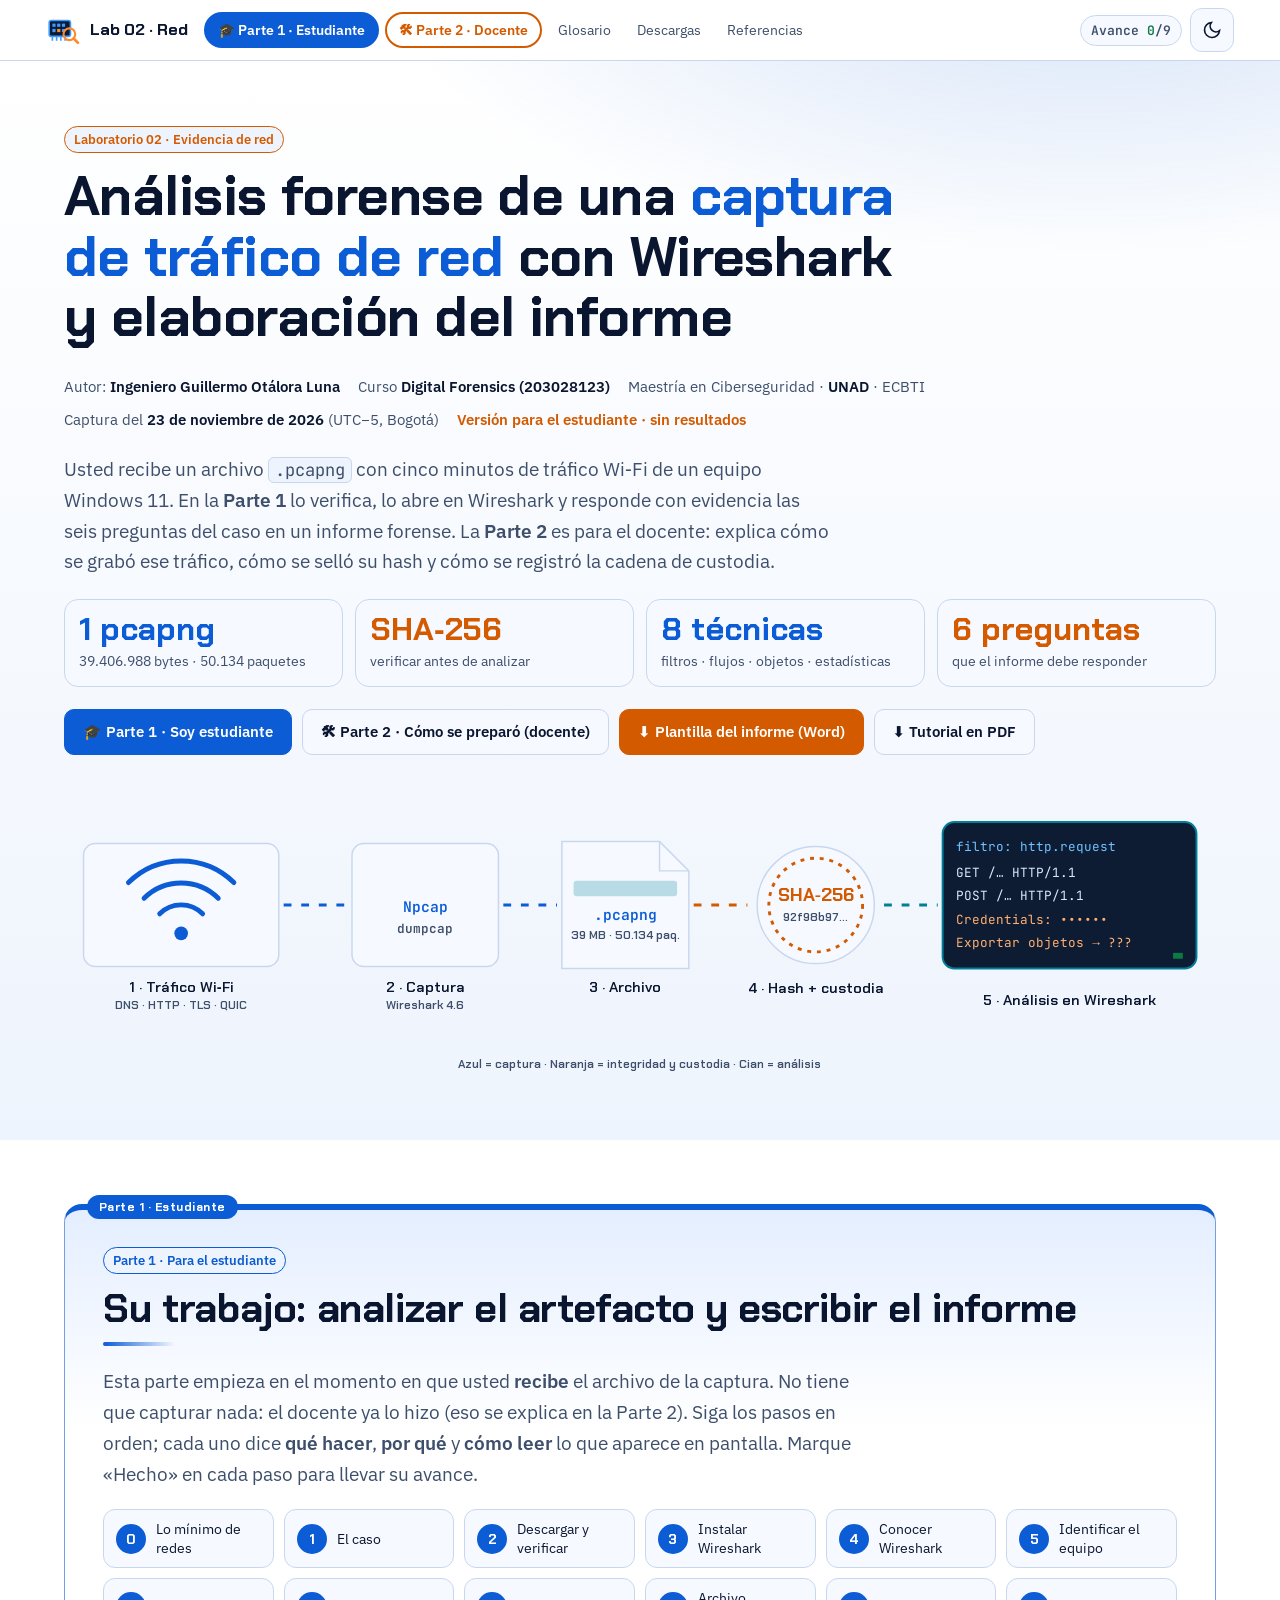
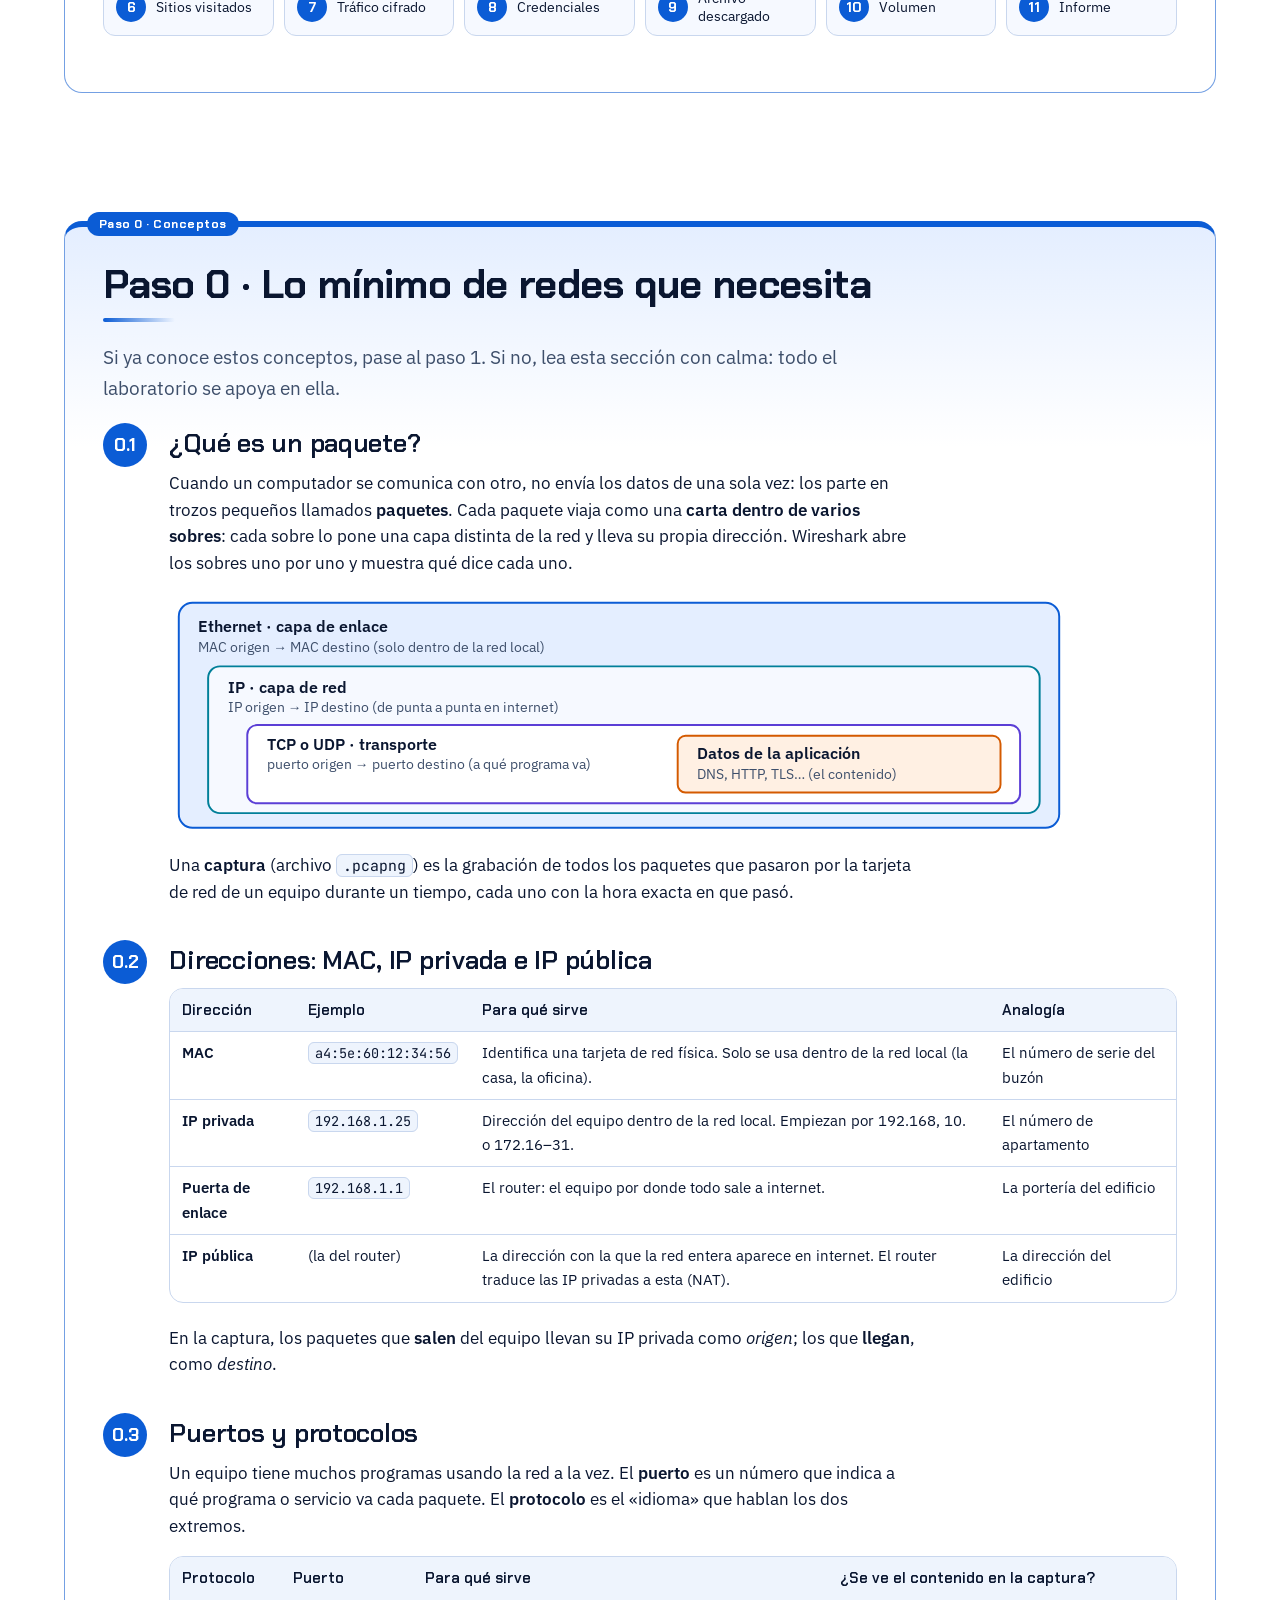
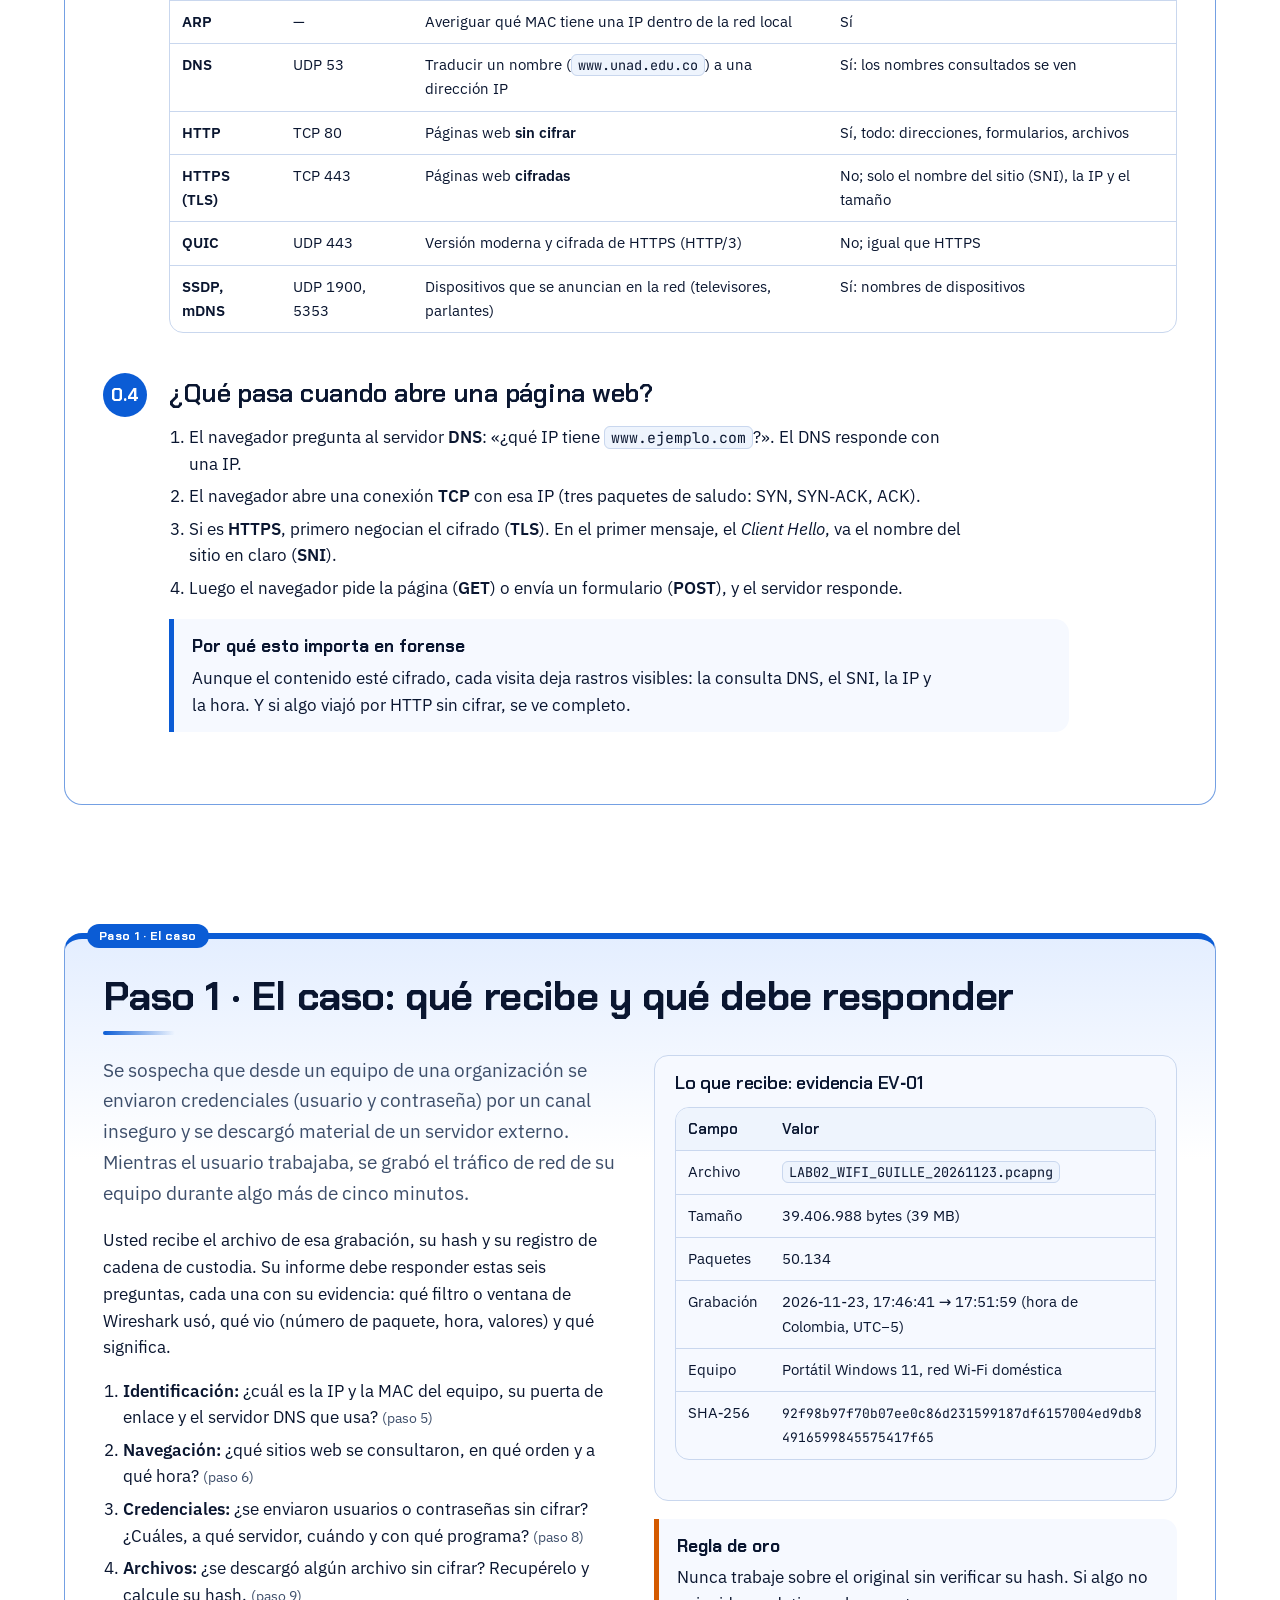
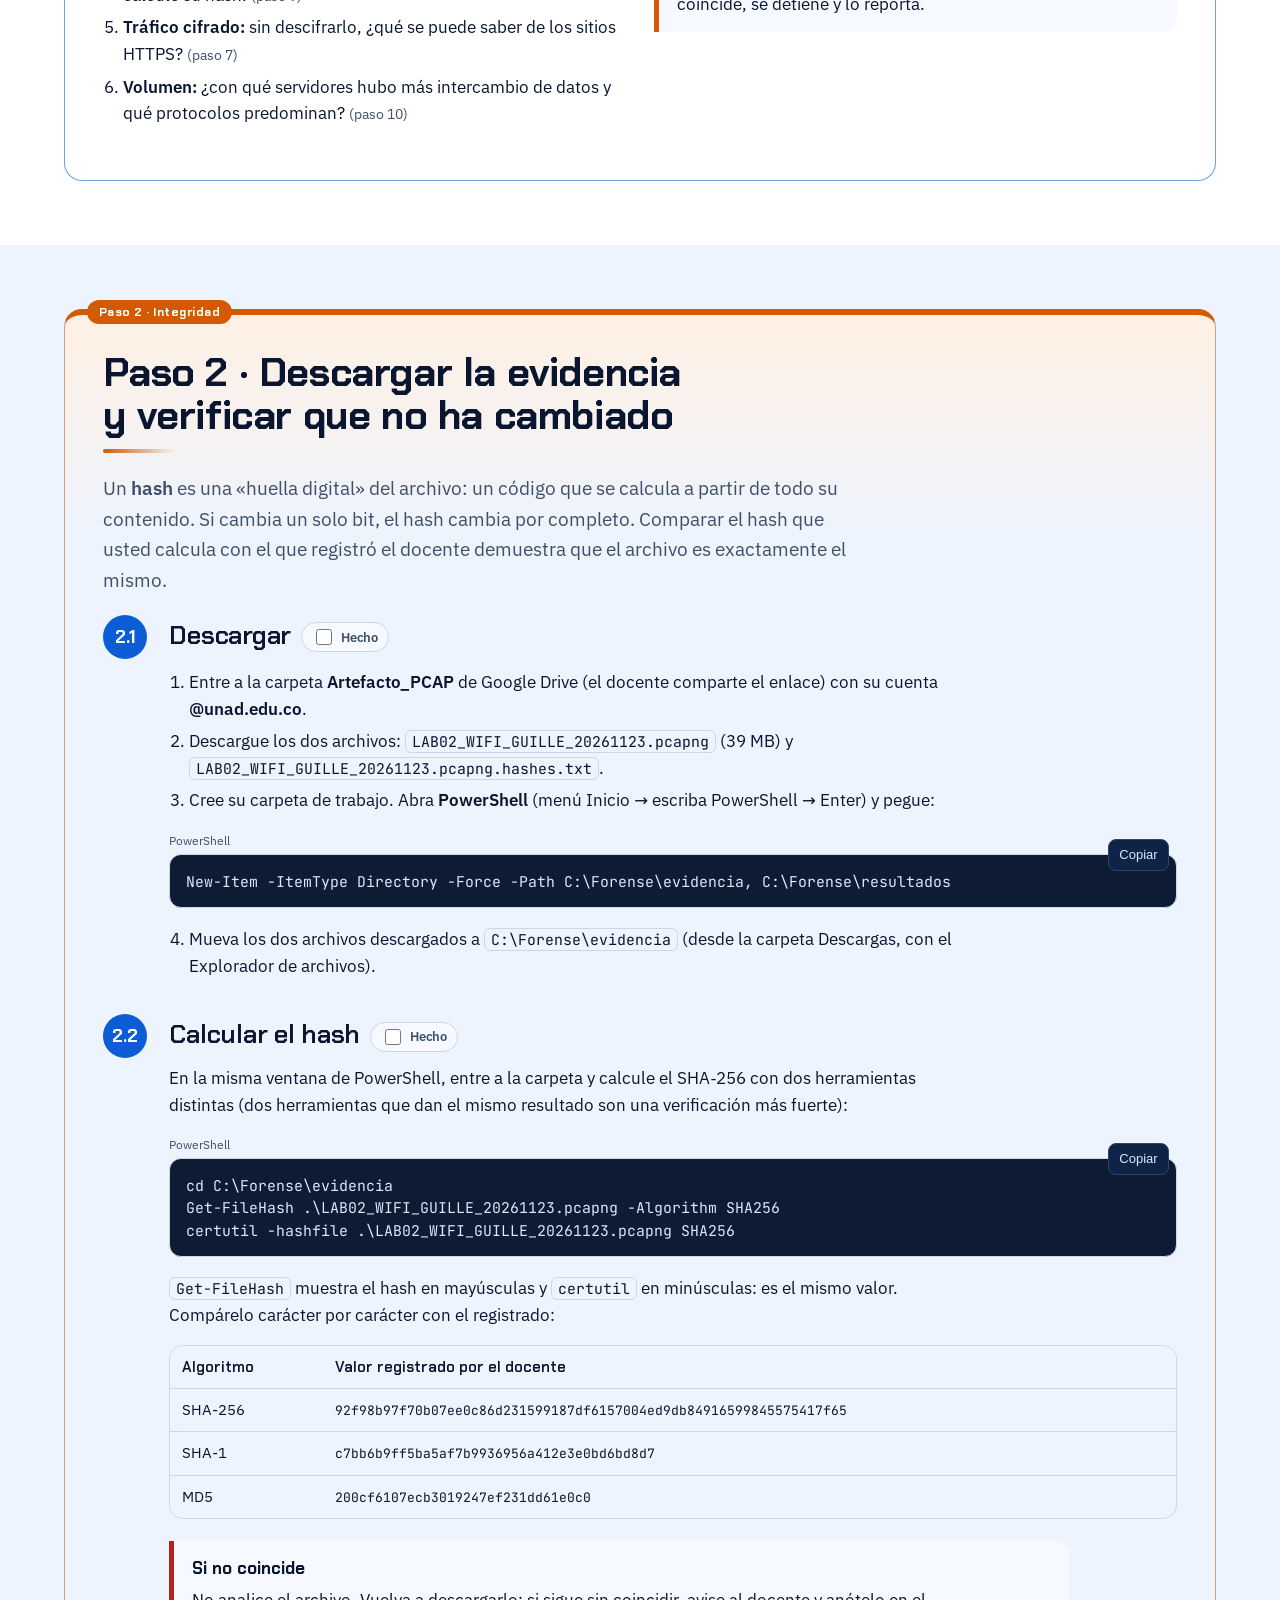
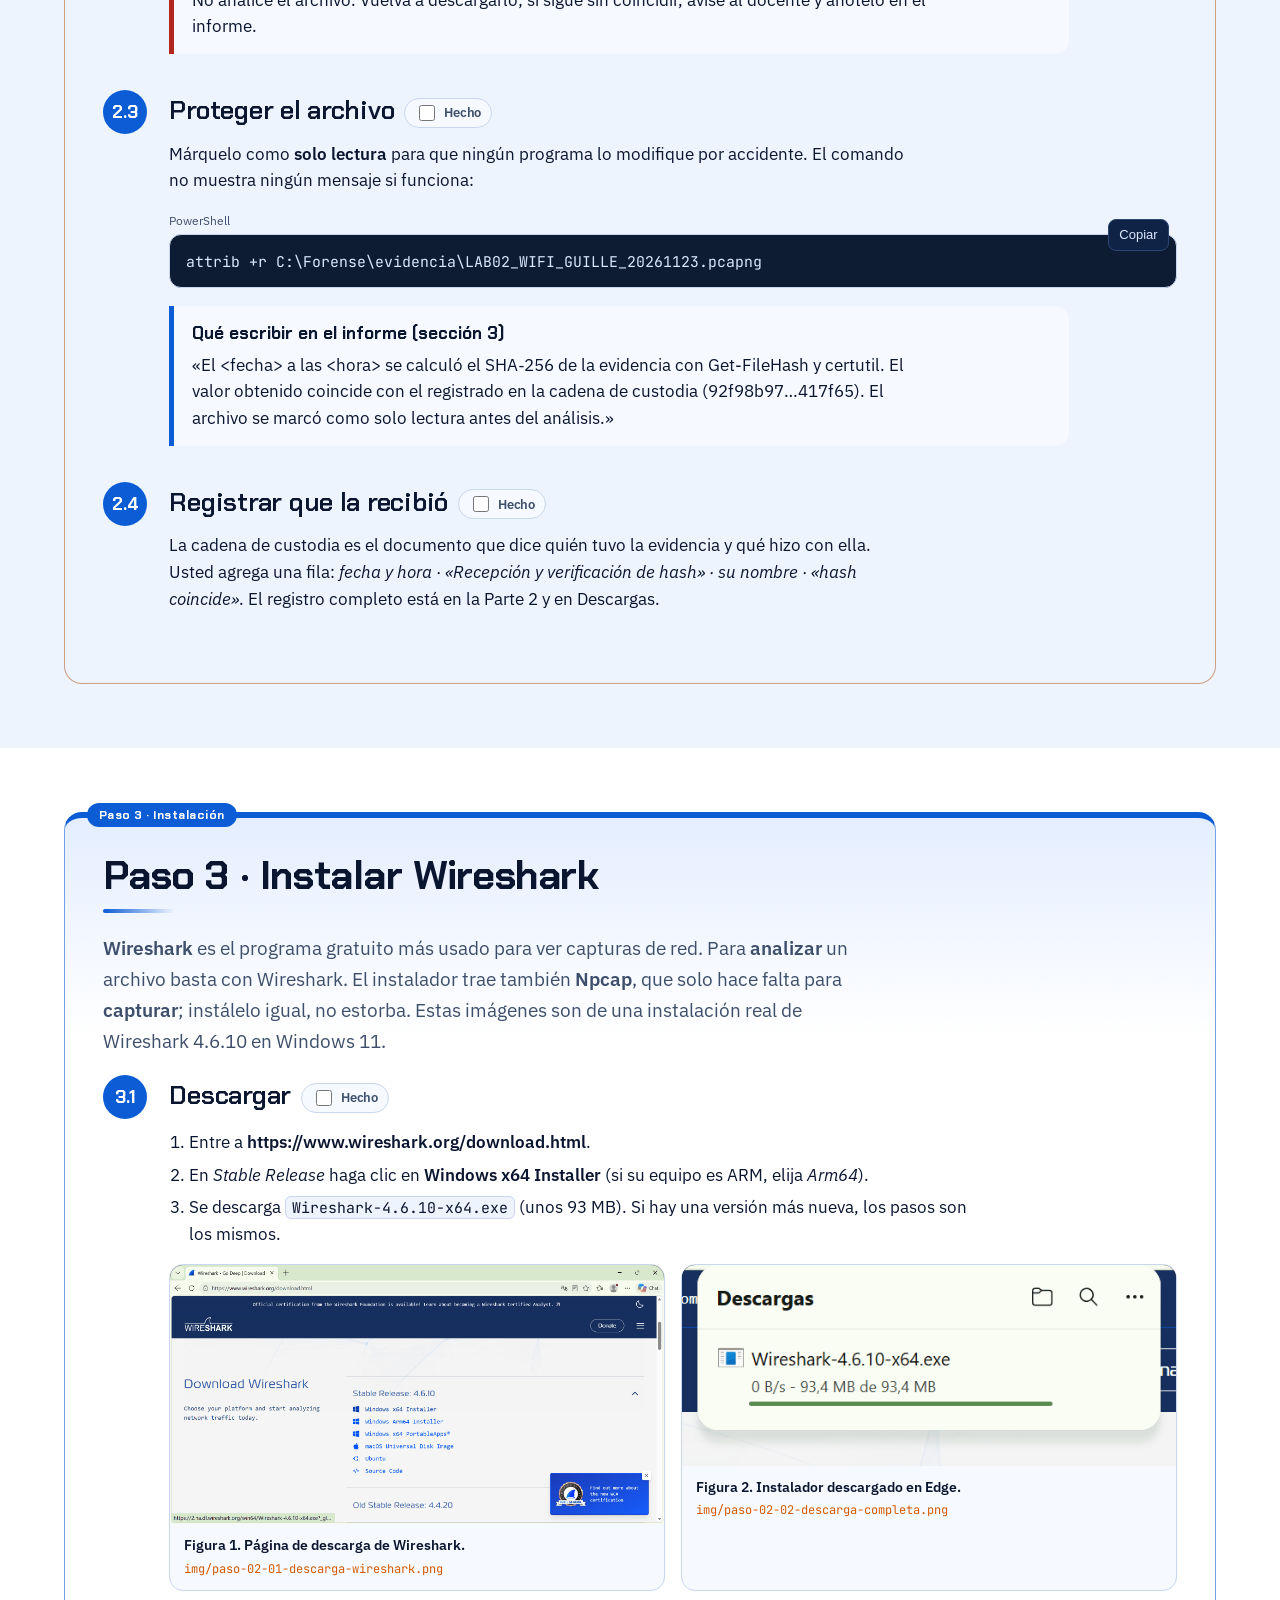
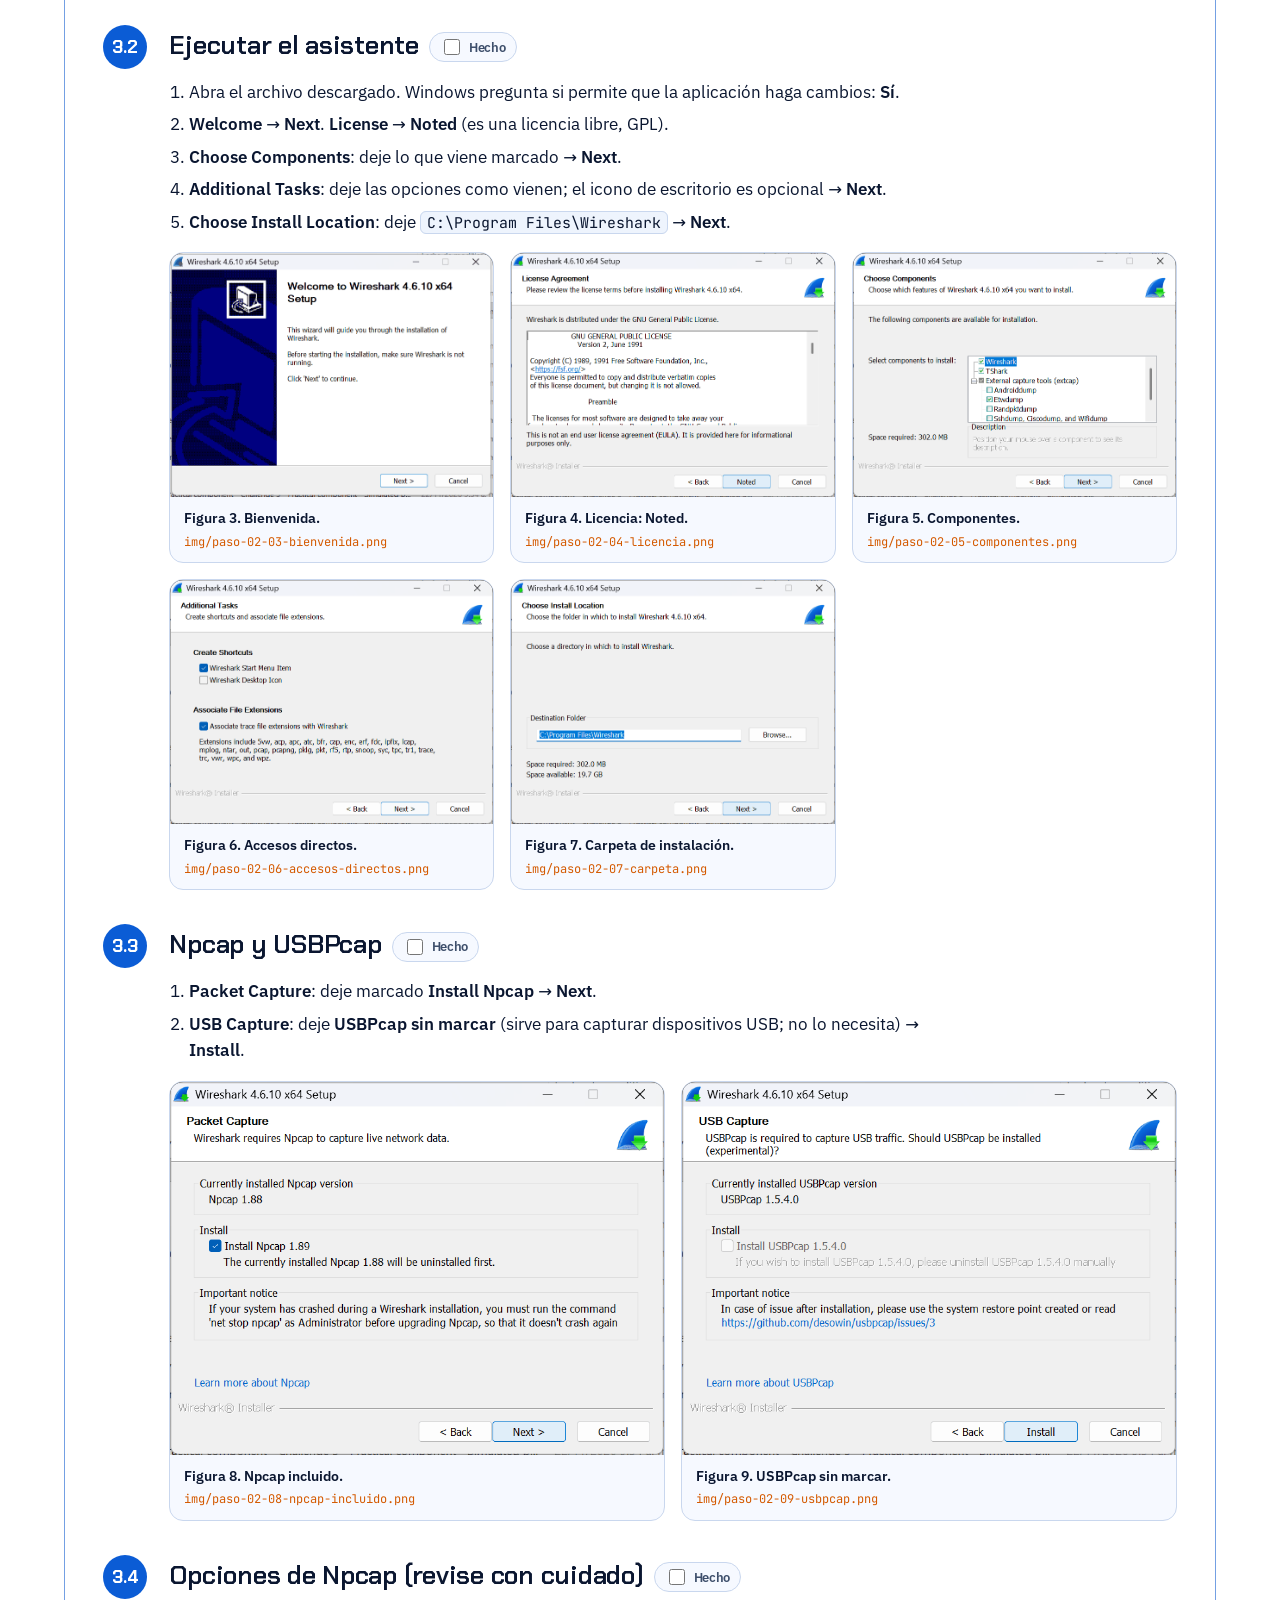
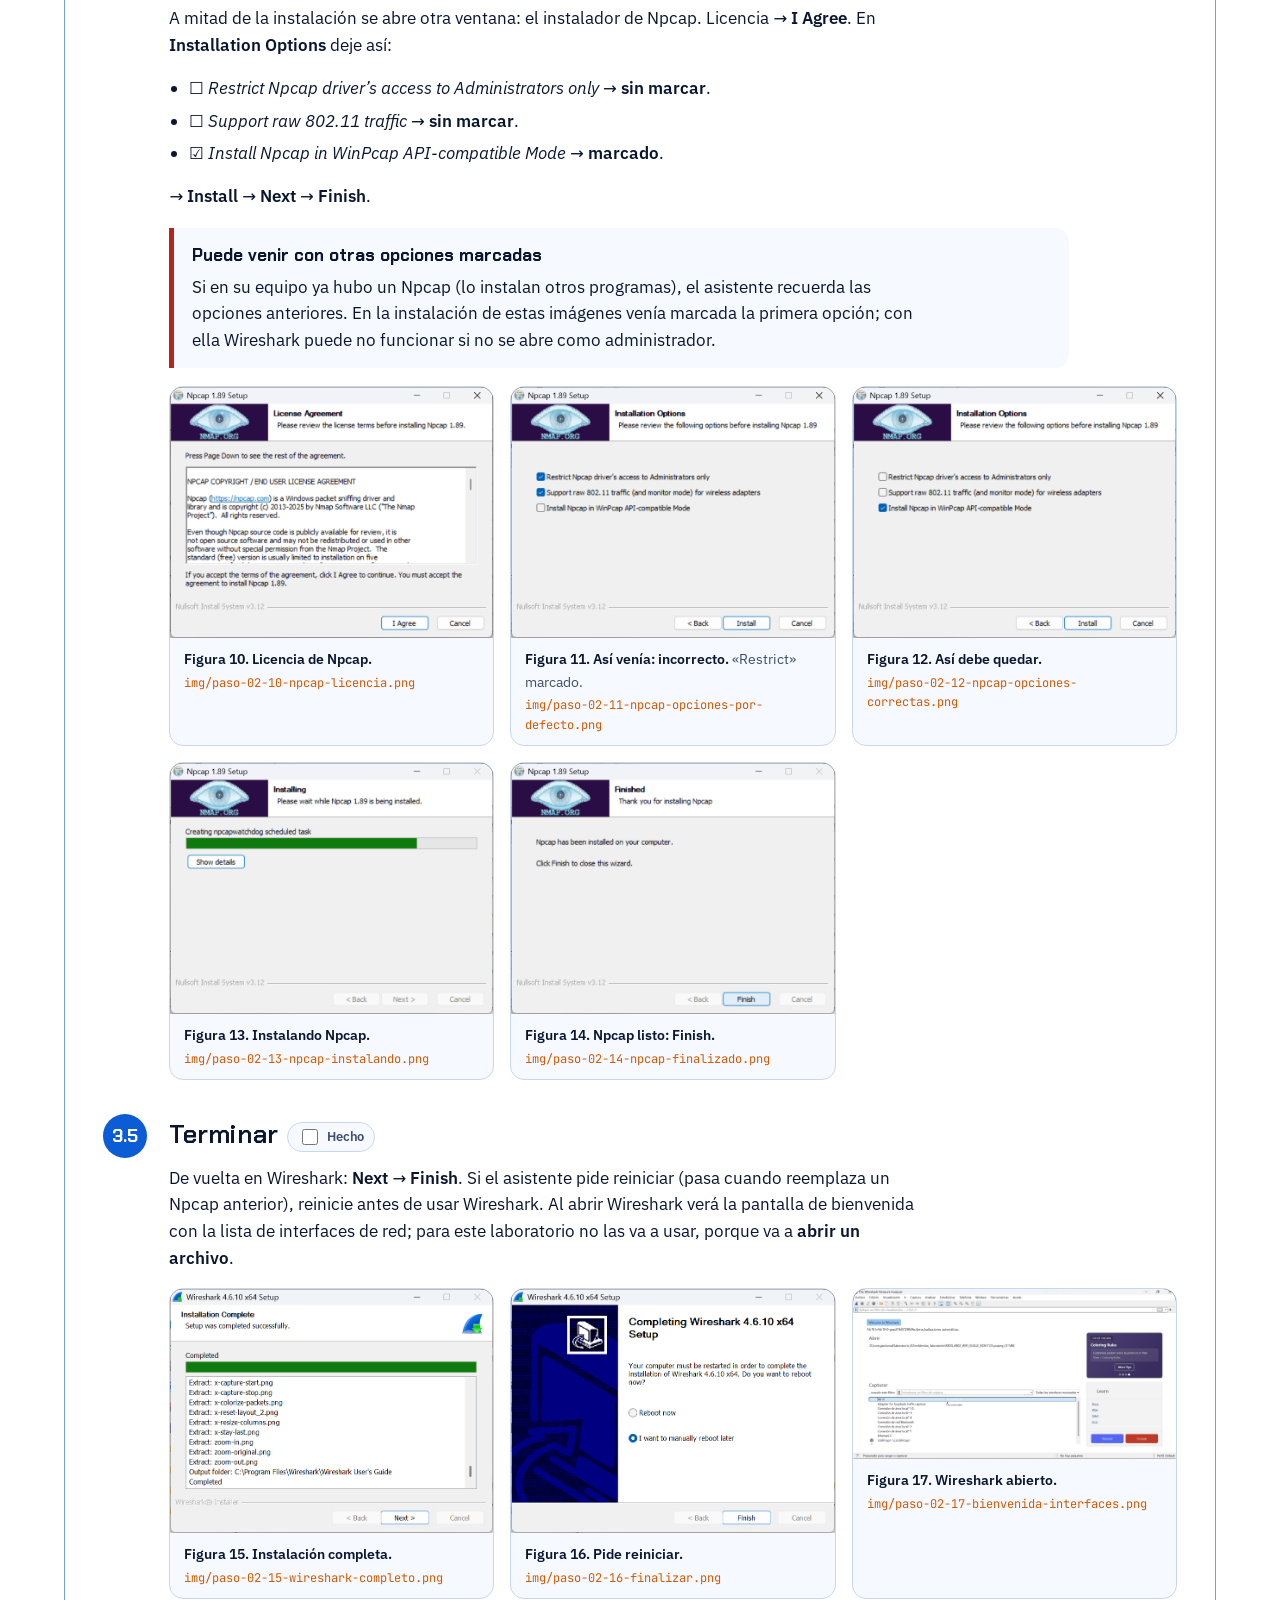
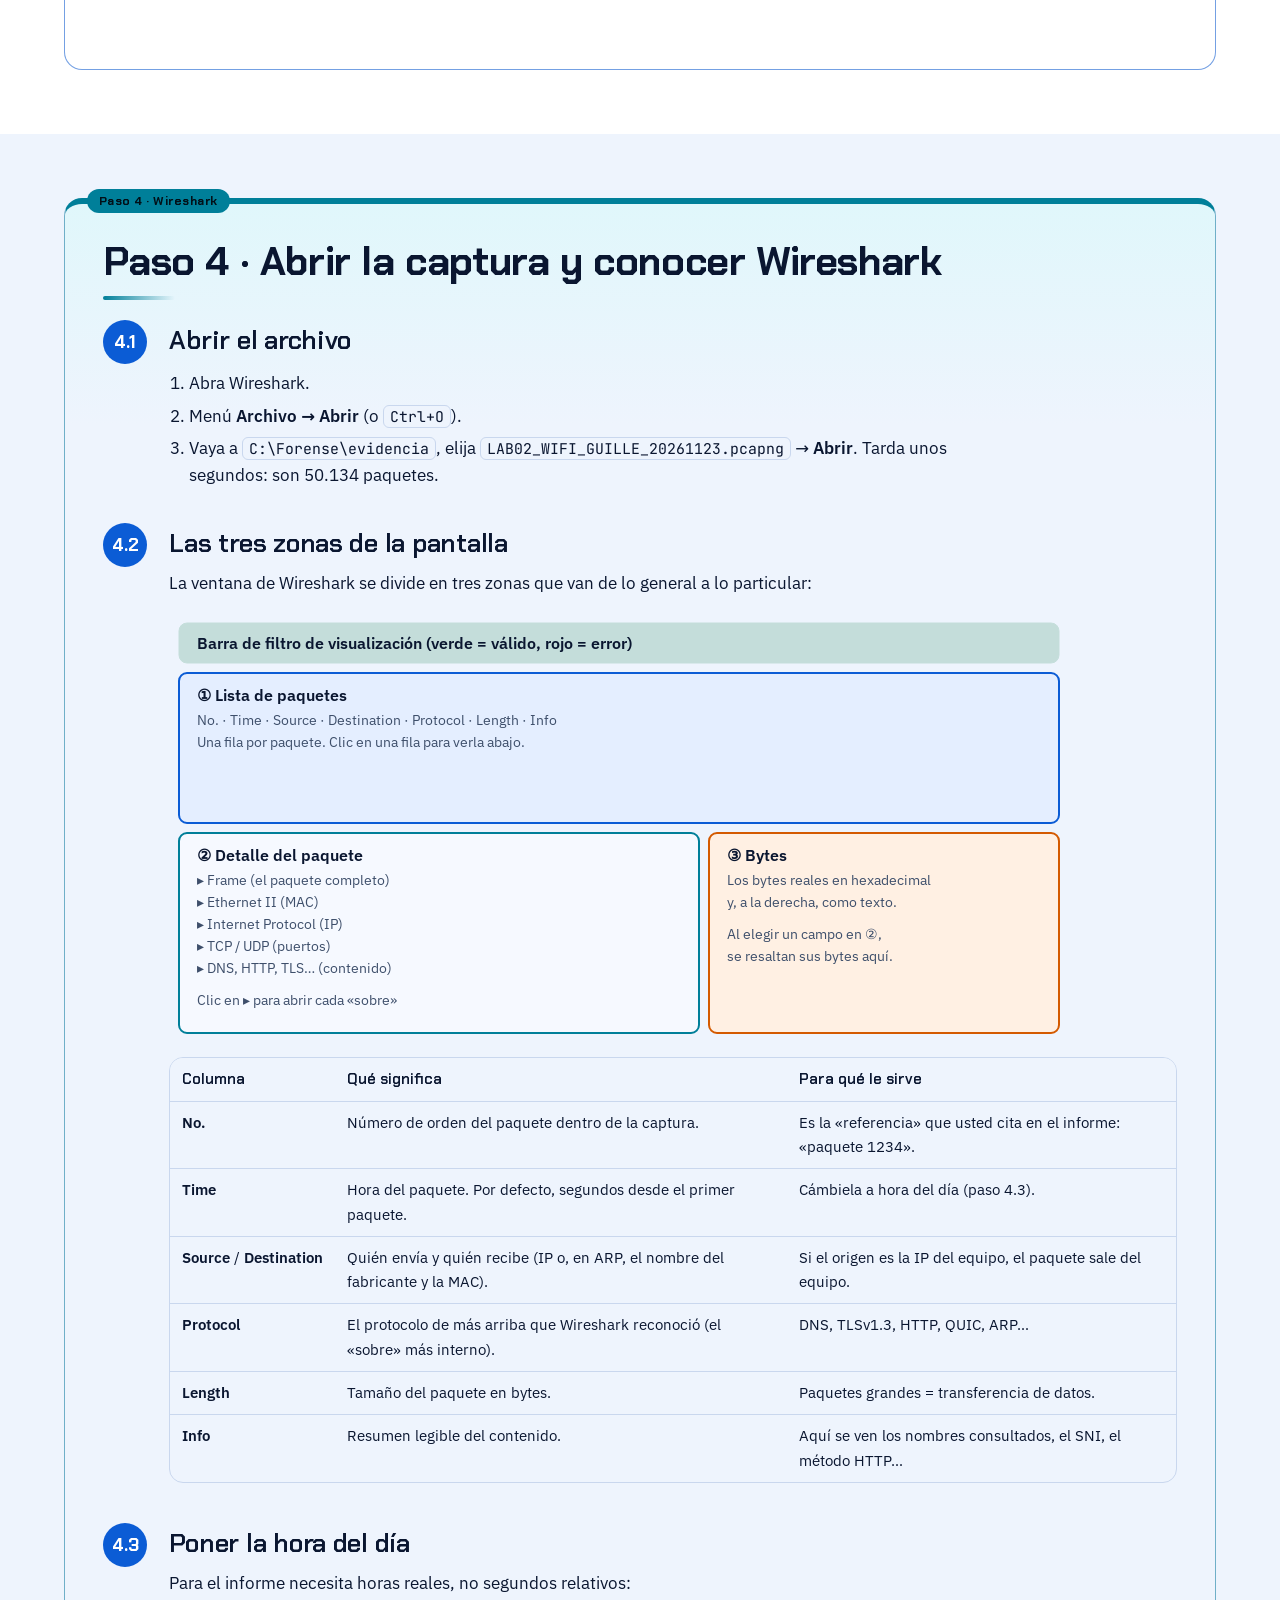
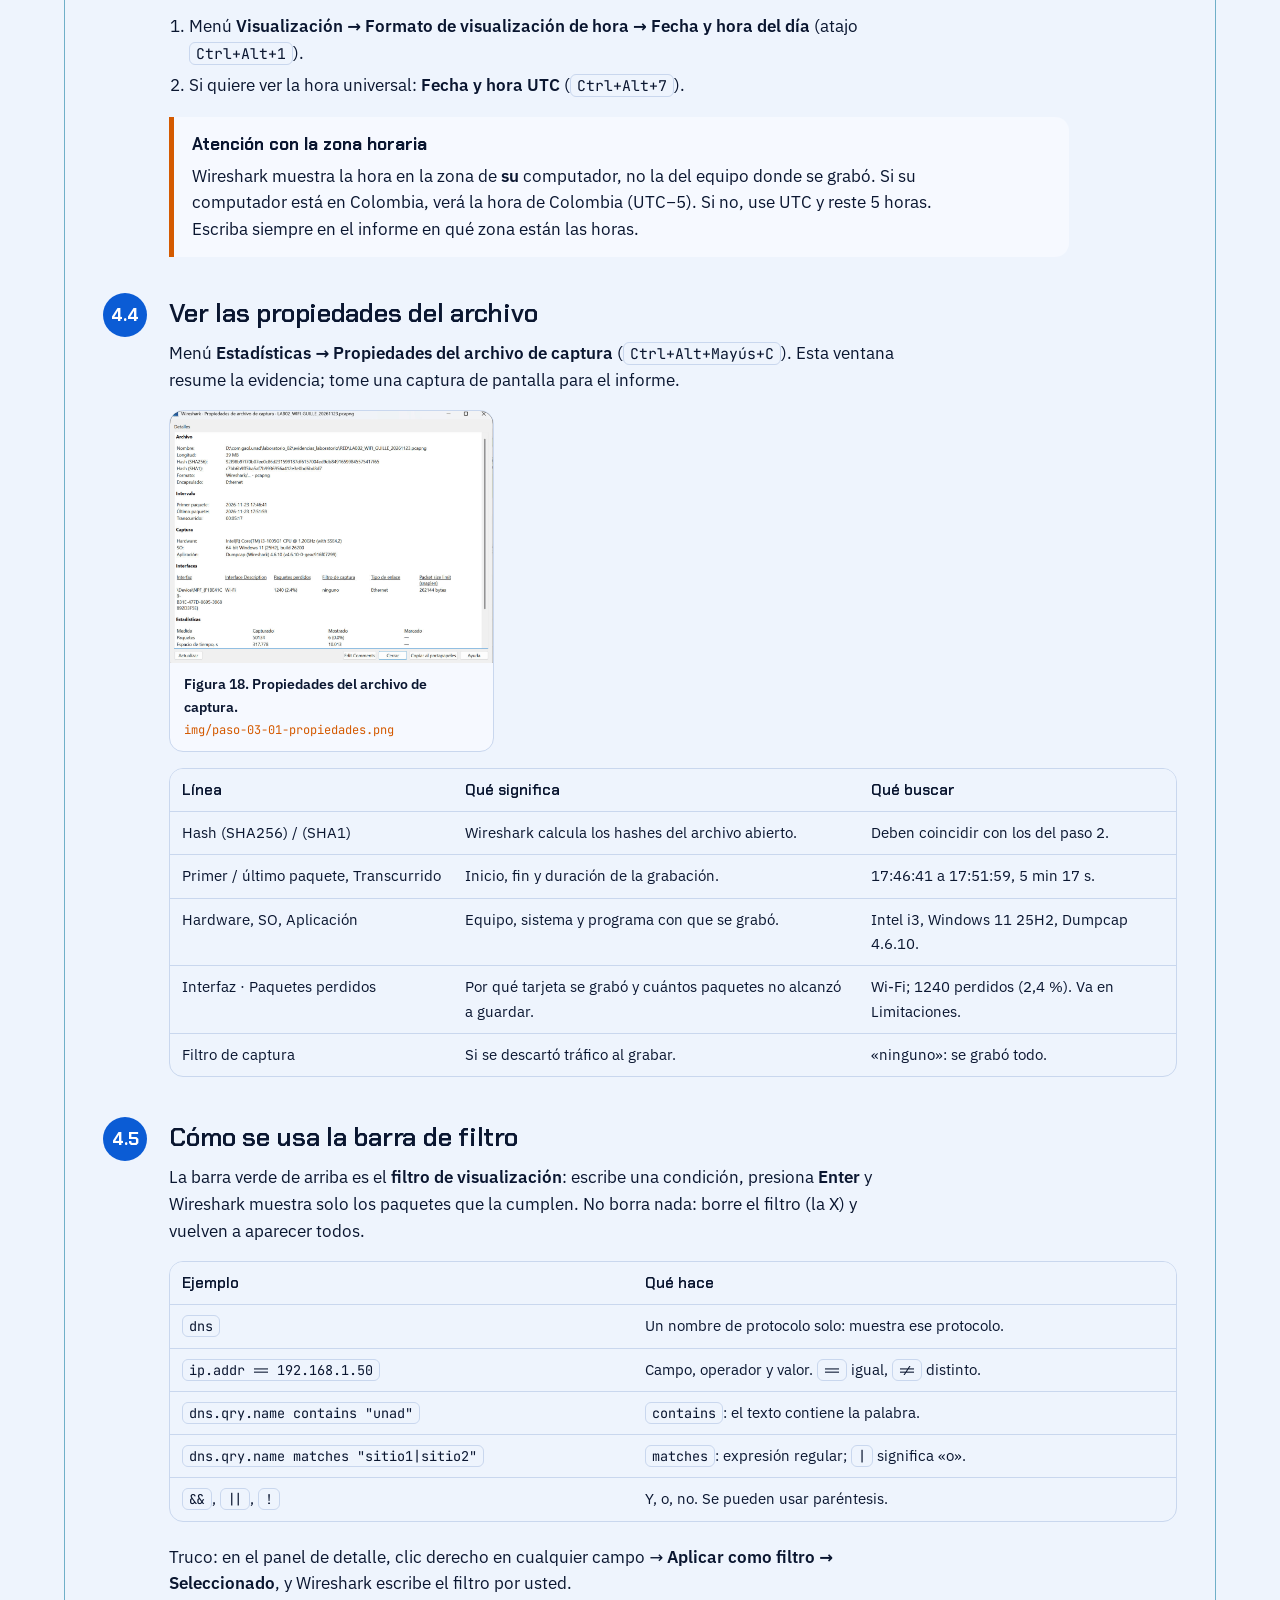
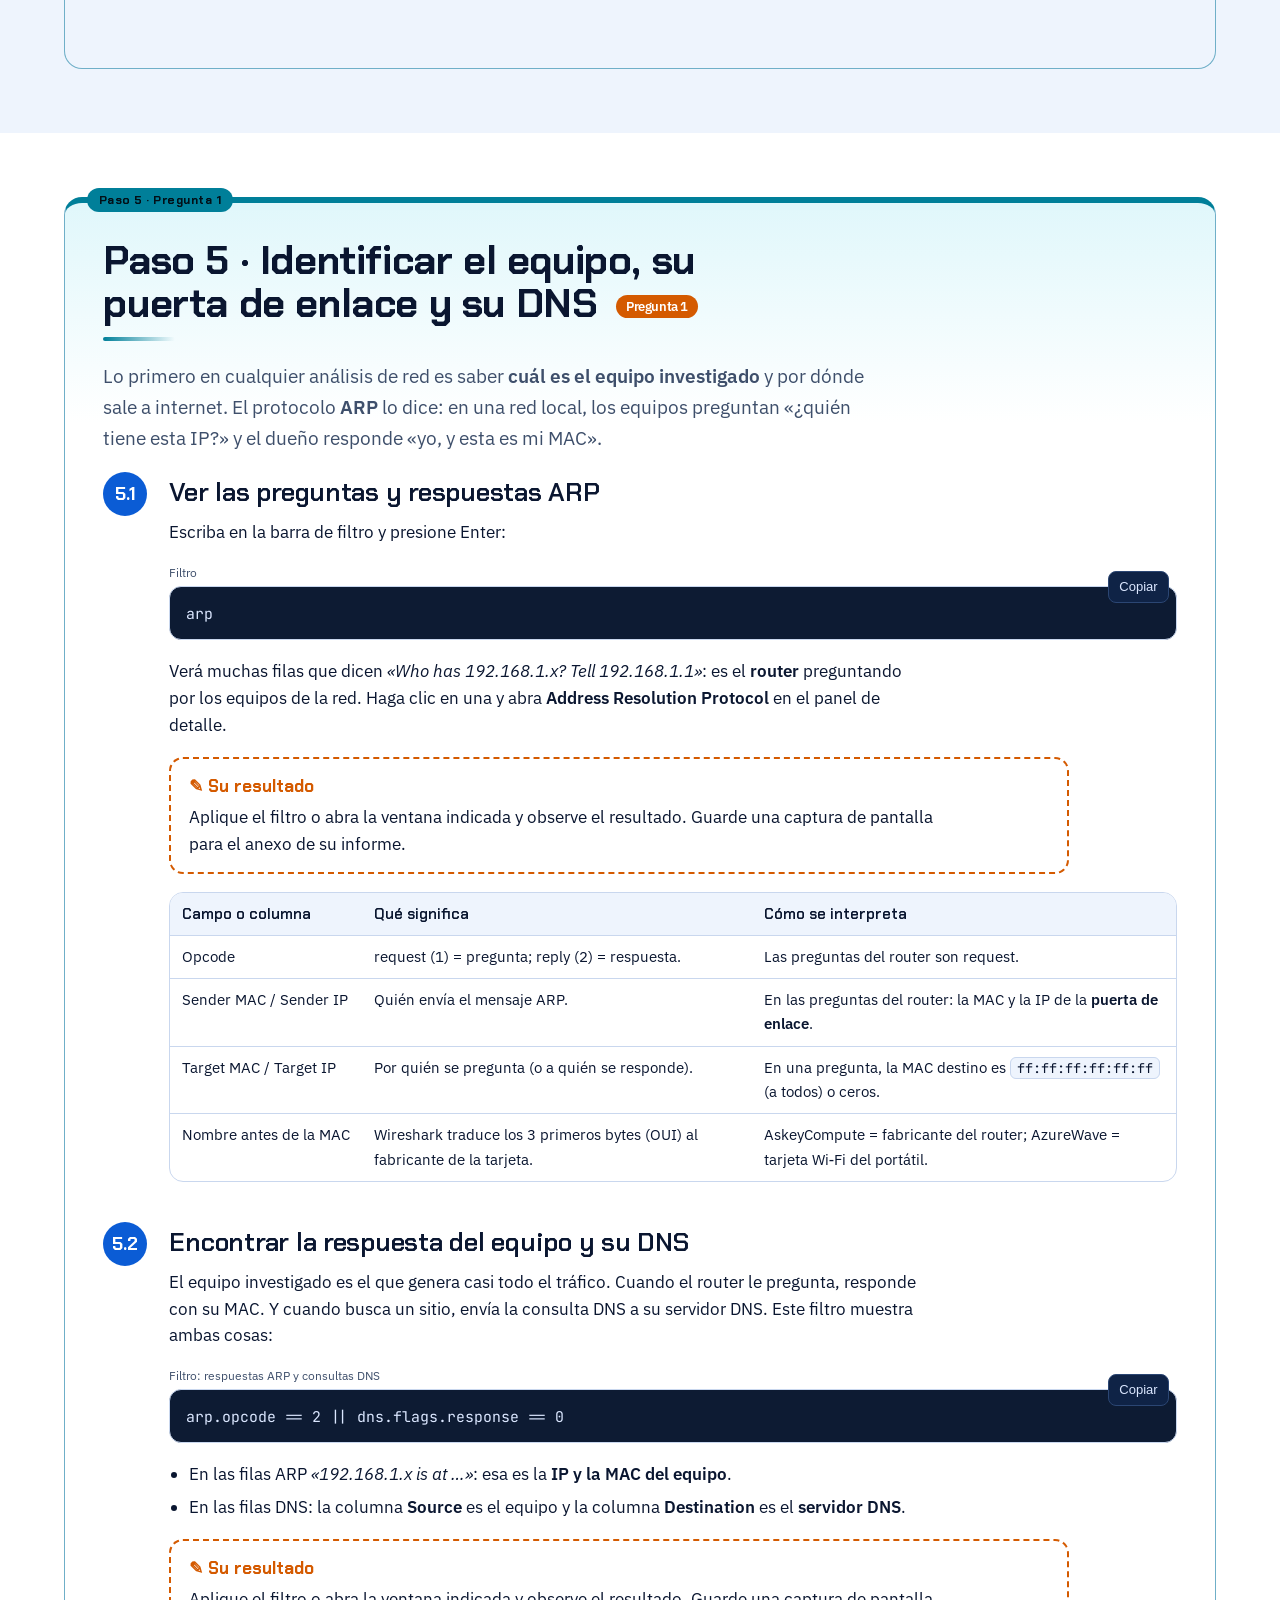
==== index.html @ ce6f7160 "Lab02 versión estudiante" ====
<!DOCTYPE html>
<html lang="es">
<head>
<meta charset="utf-8">
<meta name="viewport" content="width=device-width, initial-scale=1">
<title>Laboratorio 02 Captura de Red (estudiante)</title>
<meta name="author" content="Ingeniero Guillermo Otálora Luna">
<meta name="description" content="Tutorial: análisis forense de una captura de tráfico de red con Wireshark, hashes, cadena de custodia e informe. Digital Forensics 203028123, UNAD.">
<link rel="icon" href="assets/favicon.svg" type="image/svg+xml">
<link rel="stylesheet" href="css/estilos.css">
<script>try{var t=localStorage.getItem("lab02-tema");if(t)document.documentElement.dataset.theme=t}catch(e){}</script>
</head>
<body>
<div class="readbar" aria-hidden="true"></div>
<header class="top"><div class="wrap">
 <a class="brand" href="#inicio"><img src="assets/logo-forense.svg" alt="" width="34" height="34">Lab 02 · Red</a>
 <nav class="nav ptabs" aria-label="Partes"><button class="ptab" type="button" data-t="est" aria-selected="true">🎓 Parte 1 · Estudiante</button><button class="ptab o" type="button" data-t="doc" aria-selected="false">🛠 Parte 2 · Docente</button><a href="#glosario">Glosario</a><a href="#descargas">Descargas</a><a href="#referencias">Referencias</a></nav>
 <div class="tools"><span class="prog" id="prog" title="Pasos marcados como hechos en este navegador"></span><button class="ibtn" id="themebtn" type="button" aria-label="Cambiar tema"><svg class="moon" viewBox="0 0 24 24" fill="none" stroke="currentColor" stroke-width="2"><path d="M21 12.8A9 9 0 1 1 11.2 3a7 7 0 0 0 9.8 9.8z"/></svg><svg class="sun" viewBox="0 0 24 24" fill="none" stroke="currentColor" stroke-width="2"><circle cx="12" cy="12" r="4"/><path d="M12 2v2M12 20v2M4.9 4.9l1.4 1.4M17.7 17.7l1.4 1.4M2 12h2M20 12h2M4.9 19.1l1.4-1.4M17.7 6.3l1.4-1.4"/></svg></button></div>
</div></header>
<main>

<section class="hero band" id="inicio"><div class="wrap grid">
 <div>
  <p class="tag o">Laboratorio 02 · Evidencia de red</p>
  <h1>Análisis forense de una <span>captura de tráfico de red</span> con Wireshark y elaboración del informe</h1>
  <div class="meta"><span>Autor: <b>Ingeniero Guillermo Otálora Luna</b></span><span>Curso <b>Digital Forensics (203028123)</b></span><span>Maestría en Ciberseguridad · <b>UNAD</b> · ECBTI</span><span>Captura del <b>23 de noviembre de 2026</b> (UTC−5, Bogotá)</span><span class="ver">Versión para el estudiante · sin resultados</span></div>
  <p class="lead">Usted recibe un archivo <code>.pcapng</code> con cinco minutos de tráfico Wi‑Fi de un equipo Windows 11. En la <b>Parte 1</b> lo verifica, lo abre en Wireshark y responde con evidencia las seis preguntas del caso en un informe forense. La <b>Parte 2</b> es para el docente: explica cómo se grabó ese tráfico, cómo se selló su hash y cómo se registró la cadena de custodia.</p>
  <div class="kpis">
   <div class="kpi"><b>1 pcapng</b><span>39.406.988 bytes · 50.134 paquetes</span></div>
   <div class="kpi o"><b>SHA‑256</b><span>verificar antes de analizar</span></div>
   <div class="kpi"><b>8 técnicas</b><span>filtros · flujos · objetos · estadísticas</span></div>
   <div class="kpi o"><b>6 preguntas</b><span>que el informe debe responder</span></div>
  </div>
  <div class="btns noprint">
   <a class="btn pri" href="#estudiante">🎓 Parte 1 · Soy estudiante</a>
   <a class="btn" href="#docente">🛠 Parte 2 · Cómo se preparó (docente)</a>
   <a class="btn org dl" href="descargas/Plantilla-Informe-Forense-LAB02.docx" data-name="Plantilla-Informe-Forense-LAB02.docx">⬇ Plantilla del informe (Word)</a>
   <a class="btn dl" href="descargas/Tutorial-Lab02-Estudiante.pdf" data-name="Tutorial-Lab02-Estudiante.pdf">⬇ Tutorial en PDF</a>
  </div>
 </div>
 
 <svg class="pipe" viewBox="0 0 1180 300" role="img" aria-label="Flujo: tarjeta Wi-Fi, captura con Npcap y dumpcap, archivo pcapng, hash, cadena de custodia y análisis con Wireshark">
  <g transform="translate(20,62)">
   <rect width="200" height="126" rx="12" class="box"/>
   <path class="wave" d="M100 92 a10 10 0 0 1 0 0" />
   <circle cx="100" cy="92" r="7" fill="var(--blue)"/>
   <path class="arc a1" d="M78 72 a31 31 0 0 1 44 0"/>
   <path class="arc a2" d="M62 56 a54 54 0 0 1 76 0"/>
   <path class="arc a3" d="M46 40 a77 77 0 0 1 108 0"/>
   <text class="lbl" x="100" y="152" text-anchor="middle">1 · Tráfico Wi‑Fi</text>
   <text class="sub" x="100" y="170" text-anchor="middle">DNS · HTTP · TLS · QUIC</text>
  </g>
  <path class="flow" d="M225 125 H290"/>
  <g transform="translate(295,62)">
   <rect width="150" height="126" rx="12" class="box"/>
   <g class="pk">PKTS</g>
   <text x="75" y="70" text-anchor="middle" style="font:600 15px 'JetBrains Mono',monospace;fill:var(--blue)">Npcap</text>
   <text x="75" y="92" text-anchor="middle" style="font:600 13px 'JetBrains Mono',monospace;fill:var(--muted)">dumpcap</text>
   <text class="lbl" x="75" y="152" text-anchor="middle">2 · Captura</text>
   <text class="sub" x="75" y="170" text-anchor="middle">Wireshark 4.6</text>
  </g>
  <path class="flow" d="M450 125 H505"/>
  <g transform="translate(510,60)">
   <path class="box" d="M0 0 H100 L130 30 V130 H0 Z"/><path d="M100 0 V30 H130" fill="none" stroke="var(--line)" stroke-width="1.5"/>
   <rect class="scan" x="12" y="40" width="106" height="16" rx="3"/>
   <text x="65" y="80" text-anchor="middle" style="font:600 15px 'JetBrains Mono',monospace;fill:var(--blue)">.pcapng</text>
   <text class="sub" x="65" y="100" text-anchor="middle">39 MB · 50.134 paq.</text>
   <text class="lbl" x="65" y="154" text-anchor="middle">3 · Archivo</text>
  </g>
  <path class="flow o" d="M645 125 H700"/>
  <g transform="translate(705,55)">
   <circle cx="65" cy="70" r="60" class="box"/>
   <circle class="hashring" cx="65" cy="70" r="48"/>
   <text x="65" y="66" text-anchor="middle" style="font:700 19px 'Chakra Petch';fill:var(--orange)">SHA‑256</text>
   <text class="sub" x="65" y="86" text-anchor="middle">92f98b97…</text>
   <text class="lbl" x="65" y="160" text-anchor="middle">4 · Hash + custodia</text>
  </g>
  <path class="flow c" d="M840 125 H895"/>
  <g transform="translate(900,40)">
   <rect width="260" height="150" rx="12" fill="var(--code)" stroke="var(--cyan)" stroke-width="2"/>
   <text x="14" y="30" style="font:13px 'JetBrains Mono',monospace;fill:#6fc3ff">filtro: http.request</text>
   <text x="14" y="56" style="font:13px 'JetBrains Mono',monospace;fill:#dbe7ff">GET  /…  HTTP/1.1</text>
   <text x="14" y="80" style="font:13px 'JetBrains Mono',monospace;fill:#dbe7ff">POST /…  HTTP/1.1</text>
   <text x="14" y="104" style="font:13px 'JetBrains Mono',monospace;fill:#ffb070">Credentials: ••••••</text>
   <text x="14" y="128" style="font:13px 'JetBrains Mono',monospace;fill:#ffb070">Exportar objetos → ???</text>
   <rect class="led" x="236" y="134" width="10" height="6"/>
   <text class="lbl" x="130" y="187" text-anchor="middle">5 · Análisis en Wireshark</text>
  </g>
  <text class="sub" x="590" y="292" text-anchor="middle">Azul = captura · Naranja = integridad y custodia · Cian = análisis</text>
 </svg>
</div></section>
<section data-tab="est" class="band" id="estudiante"><div class="wrap frame t-blue" data-label="Parte 1 · Estudiante">
 <p class="tag b">Parte 1 · Para el estudiante</p>
 <h2>Su trabajo: analizar el artefacto y escribir el informe</h2>
 <p class="lead">Esta parte empieza en el momento en que usted <b>recibe</b> el archivo de la captura. No tiene que capturar nada: el docente ya lo hizo (eso se explica en la Parte 2). Siga los pasos en orden; cada uno dice <b>qué hacer</b>, <b>por qué</b> y <b>cómo leer</b> lo que aparece en pantalla. Marque «Hecho» en cada paso para llevar su avance.</p>
 <div class="route">
  <a href="#basicos"><b>0</b><span>Lo mínimo de redes</span></a>
  <a href="#caso"><b>1</b><span>El caso</span></a>
  <a href="#verificar"><b>2</b><span>Descargar y verificar</span></a>
  <a href="#instalar"><b>3</b><span>Instalar Wireshark</span></a>
  <a href="#interfaz"><b>4</b><span>Conocer Wireshark</span></a>
  <a href="#p-equipo"><b>5</b><span>Identificar el equipo</span></a>
  <a href="#p-dns"><b>6</b><span>Sitios visitados</span></a>
  <a href="#p-https"><b>7</b><span>Tráfico cifrado</span></a>
  <a href="#p-cred"><b>8</b><span>Credenciales</span></a>
  <a href="#p-archivo"><b>9</b><span>Archivo descargado</span></a>
  <a href="#p-volumen"><b>10</b><span>Volumen</span></a>
  <a href="#informe"><b>11</b><span>Informe</span></a>
 </div>
</div></section>
<section data-tab="est" class="band" id="basicos"><div class="wrap frame t-blue" data-label="Paso 0 · Conceptos">
 <h2>Paso 0 · Lo mínimo de redes que necesita</h2>
 <p class="lead">Si ya conoce estos conceptos, pase al paso 1. Si no, lea esta sección con calma: todo el laboratorio se apoya en ella.</p>
 <div class="step "><div class="n">0.1</div><div><h3>¿Qué es un paquete?</h3><p>Cuando un computador se comunica con otro, no envía los datos de una sola vez: los parte en trozos pequeños llamados <b>paquetes</b>. Cada paquete viaja como una <b>carta dentro de varios sobres</b>: cada sobre lo pone una capa distinta de la red y lleva su propia dirección. Wireshark abre los sobres uno por uno y muestra qué dice cada uno.</p>
<svg class="env" viewBox="0 0 920 250" role="img" aria-label="Un paquete es como sobres dentro de sobres: Ethernet contiene IP, que contiene TCP, que contiene HTTP">
 <rect x="10" y="10" width="900" height="230" rx="14" class="e1"/>
 <text x="30" y="40" class="et">Ethernet · capa de enlace</text><text x="30" y="60" class="es">MAC origen → MAC destino (solo dentro de la red local)</text>
 <rect x="40" y="75" width="850" height="150" rx="12" class="e2"/>
 <text x="60" y="102" class="et">IP · capa de red</text><text x="60" y="122" class="es">IP origen → IP destino (de punta a punta en internet)</text>
 <rect x="80" y="135" width="790" height="80" rx="10" class="e3"/>
 <text x="100" y="160" class="et">TCP o UDP · transporte</text><text x="100" y="180" class="es">puerto origen → puerto destino (a qué programa va)</text>
 <rect x="520" y="146" width="330" height="58" rx="8" class="e4"/>
 <text x="540" y="170" class="et">Datos de la aplicación</text><text x="540" y="190" class="es">DNS, HTTP, TLS… (el contenido)</text>
</svg><p>Una <b>captura</b> (archivo <code>.pcapng</code>) es la grabación de todos los paquetes que pasaron por la tarjeta de red de un equipo durante un tiempo, cada uno con la hora exacta en que pasó.</p></div></div>
 <div class="step "><div class="n">0.2</div><div><h3>Direcciones: MAC, IP privada e IP pública</h3><div class="scroll"><table class="stack"><thead><tr><th>Dirección</th><th>Ejemplo</th><th>Para qué sirve</th><th>Analogía</th></tr></thead><tbody><tr><td><b>MAC</b></td><td><code>a4:5e:60:12:34:56</code></td><td>Identifica una tarjeta de red física. Solo se usa dentro de la red local (la casa, la oficina).</td><td>El número de serie del buzón</td></tr><tr><td><b>IP privada</b></td><td><code>192.168.1.25</code></td><td>Dirección del equipo dentro de la red local. Empiezan por 192.168, 10. o 172.16–31.</td><td>El número de apartamento</td></tr><tr><td><b>Puerta de enlace</b></td><td><code>192.168.1.1</code></td><td>El router: el equipo por donde todo sale a internet.</td><td>La portería del edificio</td></tr><tr><td><b>IP pública</b></td><td>(la del router)</td><td>La dirección con la que la red entera aparece en internet. El router traduce las IP privadas a esta (NAT).</td><td>La dirección del edificio</td></tr></tbody></table></div><p>En la captura, los paquetes que <b>salen</b> del equipo llevan su IP privada como <i>origen</i>; los que <b>llegan</b>, como <i>destino</i>.</p></div></div>
 <div class="step "><div class="n">0.3</div><div><h3>Puertos y protocolos</h3><p>Un equipo tiene muchos programas usando la red a la vez. El <b>puerto</b> es un número que indica a qué programa o servicio va cada paquete. El <b>protocolo</b> es el «idioma» que hablan los dos extremos.</p><div class="scroll"><table class="stack"><thead><tr><th>Protocolo</th><th>Puerto</th><th>Para qué sirve</th><th>¿Se ve el contenido en la captura?</th></tr></thead><tbody><tr><td><b>ARP</b></td><td>—</td><td>Averiguar qué MAC tiene una IP dentro de la red local</td><td>Sí</td></tr><tr><td><b>DNS</b></td><td>UDP 53</td><td>Traducir un nombre (<code>www.unad.edu.co</code>) a una dirección IP</td><td>Sí: los nombres consultados se ven</td></tr><tr><td><b>HTTP</b></td><td>TCP 80</td><td>Páginas web <b>sin cifrar</b></td><td>Sí, todo: direcciones, formularios, archivos</td></tr><tr><td><b>HTTPS (TLS)</b></td><td>TCP 443</td><td>Páginas web <b>cifradas</b></td><td>No; solo el nombre del sitio (SNI), la IP y el tamaño</td></tr><tr><td><b>QUIC</b></td><td>UDP 443</td><td>Versión moderna y cifrada de HTTPS (HTTP/3)</td><td>No; igual que HTTPS</td></tr><tr><td><b>SSDP, mDNS</b></td><td>UDP 1900, 5353</td><td>Dispositivos que se anuncian en la red (televisores, parlantes)</td><td>Sí: nombres de dispositivos</td></tr></tbody></table></div></div></div>
 <div class="step "><div class="n">0.4</div><div><h3>¿Qué pasa cuando abre una página web?</h3><ol class="do"><li>El navegador pregunta al servidor <b>DNS</b>: «¿qué IP tiene <code>www.ejemplo.com</code>?». El DNS responde con una IP.</li><li>El navegador abre una conexión <b>TCP</b> con esa IP (tres paquetes de saludo: SYN, SYN‑ACK, ACK).</li><li>Si es <b>HTTPS</b>, primero negocian el cifrado (<b>TLS</b>). En el primer mensaje, el <i>Client Hello</i>, va el nombre del sitio en claro (<b>SNI</b>).</li><li>Luego el navegador pide la página (<b>GET</b>) o envía un formulario (<b>POST</b>), y el servidor responde.</li></ol><div class="call "><b>Por qué esto importa en forense</b><p>Aunque el contenido esté cifrado, cada visita deja rastros visibles: la consulta DNS, el SNI, la IP y la hora. Y si algo viajó por HTTP sin cifrar, se ve completo.</p></div></div></div>
</div></section>
<section data-tab="est" class="band" id="caso"><div class="wrap frame t-blue" data-label="Paso 1 · El caso">
 <h2>Paso 1 · El caso: qué recibe y qué debe responder</h2>
 <div class="cols">
  <div>
   <p class="lead">Se sospecha que desde un equipo de una organización se enviaron credenciales (usuario y contraseña) por un canal inseguro y se descargó material de un servidor externo. Mientras el usuario trabajaba, se grabó el tráfico de red de su equipo durante algo más de cinco minutos.</p>
   <p>Usted recibe el archivo de esa grabación, su hash y su registro de cadena de custodia. Su informe debe responder estas seis preguntas, cada una con su evidencia: qué filtro o ventana de Wireshark usó, qué vio (número de paquete, hora, valores) y qué significa.</p>
   <ol class="do">
    <li><b>Identificación:</b> ¿cuál es la IP y la MAC del equipo, su puerta de enlace y el servidor DNS que usa? <span class="small">(paso 5)</span></li>
    <li><b>Navegación:</b> ¿qué sitios web se consultaron, en qué orden y a qué hora? <span class="small">(paso 6)</span></li>
    <li><b>Credenciales:</b> ¿se enviaron usuarios o contraseñas sin cifrar? ¿Cuáles, a qué servidor, cuándo y con qué programa? <span class="small">(paso 8)</span></li>
    <li><b>Archivos:</b> ¿se descargó algún archivo sin cifrar? Recupérelo y calcule su hash. <span class="small">(paso 9)</span></li>
    <li><b>Tráfico cifrado:</b> sin descifrarlo, ¿qué se puede saber de los sitios HTTPS? <span class="small">(paso 7)</span></li>
    <li><b>Volumen:</b> ¿con qué servidores hubo más intercambio de datos y qué protocolos predominan? <span class="small">(paso 10)</span></li>
   </ol>
  </div>
  <div>
   <div class="card"><h4>Lo que recibe: evidencia EV‑01</h4>
    <div class="scroll"><table class="stack"><thead><tr><th>Campo</th><th>Valor</th></tr></thead><tbody><tr><td>Archivo</td><td><code>LAB02_WIFI_GUILLE_20261123.pcapng</code></td></tr><tr><td>Tamaño</td><td>39.406.988 bytes (39 MB)</td></tr><tr><td>Paquetes</td><td>50.134</td></tr><tr><td>Grabación</td><td>2026‑11‑23, 17:46:41 → 17:51:59 (hora de Colombia, UTC−5)</td></tr><tr><td>Equipo</td><td>Portátil Windows 11, red Wi‑Fi doméstica</td></tr><tr><td>SHA‑256</td><td><span class="h">92f98b97f70b07ee0c86d231599187df6157004ed9db84916599845575417f65</span></td></tr></tbody></table></div>
   </div>
   <div class="call warn"><b>Regla de oro</b><p>Nunca trabaje sobre el original sin verificar su hash. Si algo no coincide, se detiene y lo reporta.</p></div>
  </div>
 </div>
</div></section>
<section data-tab="est" class="band alt" id="verificar"><div class="wrap frame t-orange" data-label="Paso 2 · Integridad">
 <h2>Paso 2 · Descargar la evidencia y verificar que no ha cambiado</h2>
 <p class="lead">Un <b>hash</b> es una «huella digital» del archivo: un código que se calcula a partir de todo su contenido. Si cambia un solo bit, el hash cambia por completo. Comparar el hash que usted calcula con el que registró el docente demuestra que el archivo es exactamente el mismo.</p>
 <div class="step "><div class="n">2.1</div><div><h3>Descargar</h3><ol class="do"><li>Entre a la carpeta <b>Artefacto_PCAP</b> de Google Drive (el docente comparte el enlace) con su cuenta <b>@unad.edu.co</b>.</li><li>Descargue los dos archivos: <code>LAB02_WIFI_GUILLE_20261123.pcapng</code> (39 MB) y <code>LAB02_WIFI_GUILLE_20261123.pcapng.hashes.txt</code>.</li><li>Cree su carpeta de trabajo. Abra <b>PowerShell</b> (menú Inicio → escriba PowerShell → Enter) y pegue:</li></ol><div class="code"><span class="t">PowerShell</span><pre><code>New-Item -ItemType Directory -Force -Path C:\Forense\evidencia, C:\Forense\resultados</code></pre></div><ol class="do" start="4"><li>Mueva los dos archivos descargados a <code>C:\Forense\evidencia</code> (desde la carpeta Descargas, con el Explorador de archivos).</li></ol></div></div>
 <div class="step "><div class="n">2.2</div><div><h3>Calcular el hash</h3><p>En la misma ventana de PowerShell, entre a la carpeta y calcule el SHA‑256 con dos herramientas distintas (dos herramientas que dan el mismo resultado son una verificación más fuerte):</p><div class="code"><span class="t">PowerShell</span><pre><code>cd C:\Forense\evidencia
Get-FileHash .\LAB02_WIFI_GUILLE_20261123.pcapng -Algorithm SHA256
certutil -hashfile .\LAB02_WIFI_GUILLE_20261123.pcapng SHA256</code></pre></div><p><code>Get-FileHash</code> muestra el hash en mayúsculas y <code>certutil</code> en minúsculas: es el mismo valor. Compárelo carácter por carácter con el registrado:</p><div class="scroll"><table class="stack"><thead><tr><th>Algoritmo</th><th>Valor registrado por el docente</th></tr></thead><tbody><tr><td>SHA‑256</td><td><span class="h">92f98b97f70b07ee0c86d231599187df6157004ed9db84916599845575417f65</span></td></tr><tr><td>SHA‑1</td><td><span class="h">c7bb6b9ff5ba5af7b9936956a412e3e0bd6bd8d7</span></td></tr><tr><td>MD5</td><td><span class="h">200cf6107ecb3019247ef231dd61e0c0</span></td></tr></tbody></table></div><div class="call bad"><b>Si no coincide</b><p>No analice el archivo. Vuelva a descargarlo; si sigue sin coincidir, avise al docente y anótelo en el informe.</p></div></div></div>
 <div class="step "><div class="n">2.3</div><div><h3>Proteger el archivo</h3><p>Márquelo como <b>solo lectura</b> para que ningún programa lo modifique por accidente. El comando no muestra ningún mensaje si funciona:</p><div class="code"><span class="t">PowerShell</span><pre><code>attrib +r C:\Forense\evidencia\LAB02_WIFI_GUILLE_20261123.pcapng</code></pre></div><div class="call "><b>Qué escribir en el informe (sección 3)</b><p>«El &lt;fecha&gt; a las &lt;hora&gt; se calculó el SHA‑256 de la evidencia con Get-FileHash y certutil. El valor obtenido coincide con el registrado en la cadena de custodia (92f98b97…417f65). El archivo se marcó como solo lectura antes del análisis.»</p></div></div></div>
 <div class="step "><div class="n">2.4</div><div><h3>Registrar que la recibió</h3><p>La cadena de custodia es el documento que dice quién tuvo la evidencia y qué hizo con ella. Usted agrega una fila: <i>fecha y hora · «Recepción y verificación de hash» · su nombre · «hash coincide»</i>. El registro completo está en la Parte 2 y en Descargas.</p></div></div>
</div></section>
<section data-tab="est" class="band" id="instalar"><div class="wrap frame t-blue" data-label="Paso 3 · Instalación">
 <h2>Paso 3 · Instalar Wireshark</h2>
 <p class="lead"><b>Wireshark</b> es el programa gratuito más usado para ver capturas de red. Para <b>analizar</b> un archivo basta con Wireshark. El instalador trae también <b>Npcap</b>, que solo hace falta para <b>capturar</b>; instálelo igual, no estorba. Estas imágenes son de una instalación real de Wireshark 4.6.10 en Windows 11.</p>
 <div class="step "><div class="n">3.1</div><div><h3>Descargar</h3><ol class="do"><li>Entre a <b>https://www.wireshark.org/download.html</b>.</li><li>En <i>Stable Release</i> haga clic en <b>Windows x64 Installer</b> (si su equipo es ARM, elija <i>Arm64</i>).</li><li>Se descarga <code>Wireshark-4.6.10-x64.exe</code> (unos 93 MB). Si hay una versión más nueva, los pasos son los mismos.</li></ol><div class="gal two"><figure><img src="img/paso-02-01-descarga-wireshark.png" alt="Página de descarga de Wireshark." loading="lazy"><figcaption><b>Figura 1. Página de descarga de Wireshark.</b> <span class="f">img/paso-02-01-descarga-wireshark.png</span></figcaption></figure><figure><img src="img/paso-02-02-descarga-completa.png" alt="Instalador descargado en Edge." loading="lazy"><figcaption><b>Figura 2. Instalador descargado en Edge.</b> <span class="f">img/paso-02-02-descarga-completa.png</span></figcaption></figure></div></div></div>
 <div class="step "><div class="n">3.2</div><div><h3>Ejecutar el asistente</h3><ol class="do"><li>Abra el archivo descargado. Windows pregunta si permite que la aplicación haga cambios: <b>Sí</b>.</li><li><b>Welcome</b> → <b>Next</b>. <b>License</b> → <b>Noted</b> (es una licencia libre, GPL).</li><li><b>Choose Components</b>: deje lo que viene marcado → <b>Next</b>.</li><li><b>Additional Tasks</b>: deje las opciones como vienen; el icono de escritorio es opcional → <b>Next</b>.</li><li><b>Choose Install Location</b>: deje <code>C:\Program Files\Wireshark</code> → <b>Next</b>.</li></ol><div class="gal"><figure><img src="img/paso-02-03-bienvenida.png" alt="Bienvenida." loading="lazy"><figcaption><b>Figura 3. Bienvenida.</b> <span class="f">img/paso-02-03-bienvenida.png</span></figcaption></figure><figure><img src="img/paso-02-04-licencia.png" alt="Licencia: Noted." loading="lazy"><figcaption><b>Figura 4. Licencia: Noted.</b> <span class="f">img/paso-02-04-licencia.png</span></figcaption></figure><figure><img src="img/paso-02-05-componentes.png" alt="Componentes." loading="lazy"><figcaption><b>Figura 5. Componentes.</b> <span class="f">img/paso-02-05-componentes.png</span></figcaption></figure><figure><img src="img/paso-02-06-accesos-directos.png" alt="Accesos directos." loading="lazy"><figcaption><b>Figura 6. Accesos directos.</b> <span class="f">img/paso-02-06-accesos-directos.png</span></figcaption></figure><figure><img src="img/paso-02-07-carpeta.png" alt="Carpeta de instalación." loading="lazy"><figcaption><b>Figura 7. Carpeta de instalación.</b> <span class="f">img/paso-02-07-carpeta.png</span></figcaption></figure></div></div></div>
 <div class="step "><div class="n">3.3</div><div><h3>Npcap y USBPcap</h3><ol class="do"><li><b>Packet Capture</b>: deje marcado <b>Install Npcap</b> → <b>Next</b>.</li><li><b>USB Capture</b>: deje <b>USBPcap sin marcar</b> (sirve para capturar dispositivos USB; no lo necesita) → <b>Install</b>.</li></ol><div class="gal two"><figure><img src="img/paso-02-08-npcap-incluido.png" alt="Npcap incluido." loading="lazy"><figcaption><b>Figura 8. Npcap incluido.</b> <span class="f">img/paso-02-08-npcap-incluido.png</span></figcaption></figure><figure><img src="img/paso-02-09-usbpcap.png" alt="USBPcap sin marcar." loading="lazy"><figcaption><b>Figura 9. USBPcap sin marcar.</b> <span class="f">img/paso-02-09-usbpcap.png</span></figcaption></figure></div></div></div>
 <div class="step "><div class="n">3.4</div><div><h3>Opciones de Npcap (revise con cuidado)</h3><p>A mitad de la instalación se abre otra ventana: el instalador de Npcap. Licencia → <b>I Agree</b>. En <b>Installation Options</b> deje así:</p><ul class="do"><li>☐ <i>Restrict Npcap driver’s access to Administrators only</i> → <b>sin marcar</b>.</li><li>☐ <i>Support raw 802.11 traffic</i> → <b>sin marcar</b>.</li><li>☑ <i>Install Npcap in WinPcap API-compatible Mode</i> → <b>marcado</b>.</li></ul><p>→ <b>Install</b> → <b>Next</b> → <b>Finish</b>.</p><div class="call bad"><b>Puede venir con otras opciones marcadas</b><p>Si en su equipo ya hubo un Npcap (lo instalan otros programas), el asistente recuerda las opciones anteriores. En la instalación de estas imágenes venía marcada la primera opción; con ella Wireshark puede no funcionar si no se abre como administrador.</p></div><div class="gal"><figure><img src="img/paso-02-10-npcap-licencia.png" alt="Licencia de Npcap." loading="lazy"><figcaption><b>Figura 10. Licencia de Npcap.</b> <span class="f">img/paso-02-10-npcap-licencia.png</span></figcaption></figure><figure><img src="img/paso-02-11-npcap-opciones-por-defecto.png" alt="Así venía: incorrecto." loading="lazy"><figcaption><b>Figura 11. Así venía: incorrecto.</b> «Restrict» marcado.<span class="f">img/paso-02-11-npcap-opciones-por-defecto.png</span></figcaption></figure><figure><img src="img/paso-02-12-npcap-opciones-correctas.png" alt="Así debe quedar." loading="lazy"><figcaption><b>Figura 12. Así debe quedar.</b> <span class="f">img/paso-02-12-npcap-opciones-correctas.png</span></figcaption></figure><figure><img src="img/paso-02-13-npcap-instalando.png" alt="Instalando Npcap." loading="lazy"><figcaption><b>Figura 13. Instalando Npcap.</b> <span class="f">img/paso-02-13-npcap-instalando.png</span></figcaption></figure><figure><img src="img/paso-02-14-npcap-finalizado.png" alt="Npcap listo: Finish." loading="lazy"><figcaption><b>Figura 14. Npcap listo: Finish.</b> <span class="f">img/paso-02-14-npcap-finalizado.png</span></figcaption></figure></div></div></div>
 <div class="step "><div class="n">3.5</div><div><h3>Terminar</h3><p>De vuelta en Wireshark: <b>Next</b> → <b>Finish</b>. Si el asistente pide reiniciar (pasa cuando reemplaza un Npcap anterior), reinicie antes de usar Wireshark. Al abrir Wireshark verá la pantalla de bienvenida con la lista de interfaces de red; para este laboratorio no las va a usar, porque va a <b>abrir un archivo</b>.</p><div class="gal"><figure><img src="img/paso-02-15-wireshark-completo.png" alt="Instalación completa." loading="lazy"><figcaption><b>Figura 15. Instalación completa.</b> <span class="f">img/paso-02-15-wireshark-completo.png</span></figcaption></figure><figure><img src="img/paso-02-16-finalizar.png" alt="Pide reiniciar." loading="lazy"><figcaption><b>Figura 16. Pide reiniciar.</b> <span class="f">img/paso-02-16-finalizar.png</span></figcaption></figure><figure><img src="img/paso-02-17-bienvenida-interfaces.png" alt="Wireshark abierto." loading="lazy"><figcaption><b>Figura 17. Wireshark abierto.</b> <span class="f">img/paso-02-17-bienvenida-interfaces.png</span></figcaption></figure></div></div></div>
</div></section>
<section data-tab="est" class="band alt" id="interfaz"><div class="wrap frame t-cyan" data-label="Paso 4 · Wireshark">
 <h2>Paso 4 · Abrir la captura y conocer Wireshark</h2>
 <div class="step "><div class="n">4.1</div><div><h3>Abrir el archivo</h3><ol class="do"><li>Abra Wireshark.</li><li>Menú <b>Archivo → Abrir</b> (o <code>Ctrl+O</code>).</li><li>Vaya a <code>C:\Forense\evidencia</code>, elija <code>LAB02_WIFI_GUILLE_20261123.pcapng</code> → <b>Abrir</b>. Tarda unos segundos: son 50.134 paquetes.</li></ol></div></div>
 <div class="step "><div class="n">4.2</div><div><h3>Las tres zonas de la pantalla</h3><p>La ventana de Wireshark se divide en tres zonas que van de lo general a lo particular:</p>
<svg class="panes" viewBox="0 0 900 430" role="img" aria-label="Las tres zonas de Wireshark: lista de paquetes, detalle y bytes">
 <rect x="10" y="10" width="880" height="40" rx="8" class="z0"/><text x="28" y="36" class="zt">Barra de filtro de visualización (verde = válido, rojo = error)</text>
 <rect x="10" y="60" width="880" height="150" rx="8" class="z1"/><text x="28" y="88" class="zt">① Lista de paquetes</text>
 <text x="28" y="112" class="zs">No. · Time · Source · Destination · Protocol · Length · Info</text>
 <text x="28" y="134" class="zs">Una fila por paquete. Clic en una fila para verla abajo.</text>
 <rect x="10" y="220" width="520" height="200" rx="8" class="z2"/><text x="28" y="248" class="zt">② Detalle del paquete</text>
 <text x="28" y="272" class="zs">▸ Frame (el paquete completo)</text><text x="28" y="294" class="zs">▸ Ethernet II (MAC)</text>
 <text x="28" y="316" class="zs">▸ Internet Protocol (IP)</text><text x="28" y="338" class="zs">▸ TCP / UDP (puertos)</text><text x="28" y="360" class="zs">▸ DNS, HTTP, TLS… (contenido)</text>
 <text x="28" y="392" class="zs">Clic en ▸ para abrir cada «sobre»</text>
 <rect x="540" y="220" width="350" height="200" rx="8" class="z3"/><text x="558" y="248" class="zt">③ Bytes</text>
 <text x="558" y="272" class="zs">Los bytes reales en hexadecimal</text><text x="558" y="294" class="zs">y, a la derecha, como texto.</text>
 <text x="558" y="326" class="zs">Al elegir un campo en ②,</text><text x="558" y="348" class="zs">se resaltan sus bytes aquí.</text>
</svg><div class="scroll"><table class="stack expl"><thead><tr><th>Columna</th><th>Qué significa</th><th>Para qué le sirve</th></tr></thead><tbody><tr><td><b>No.</b></td><td>Número de orden del paquete dentro de la captura.</td><td>Es la «referencia» que usted cita en el informe: «paquete 1234».</td></tr><tr><td><b>Time</b></td><td>Hora del paquete. Por defecto, segundos desde el primer paquete.</td><td>Cámbiela a hora del día (paso 4.3).</td></tr><tr><td><b>Source</b> / <b>Destination</b></td><td>Quién envía y quién recibe (IP o, en ARP, el nombre del fabricante y la MAC).</td><td>Si el origen es la IP del equipo, el paquete sale del equipo.</td></tr><tr><td><b>Protocol</b></td><td>El protocolo de más arriba que Wireshark reconoció (el «sobre» más interno).</td><td>DNS, TLSv1.3, HTTP, QUIC, ARP…</td></tr><tr><td><b>Length</b></td><td>Tamaño del paquete en bytes.</td><td>Paquetes grandes = transferencia de datos.</td></tr><tr><td><b>Info</b></td><td>Resumen legible del contenido.</td><td>Aquí se ven los nombres consultados, el SNI, el método HTTP…</td></tr></tbody></table></div></div></div>
 <div class="step "><div class="n">4.3</div><div><h3>Poner la hora del día</h3><p>Para el informe necesita horas reales, no segundos relativos:</p><ol class="do"><li>Menú <b>Visualización → Formato de visualización de hora → Fecha y hora del día</b> (atajo <code>Ctrl+Alt+1</code>).</li><li>Si quiere ver la hora universal: <b>Fecha y hora UTC</b> (<code>Ctrl+Alt+7</code>).</li></ol><div class="call warn"><b>Atención con la zona horaria</b><p>Wireshark muestra la hora en la zona de <b>su</b> computador, no la del equipo donde se grabó. Si su computador está en Colombia, verá la hora de Colombia (UTC−5). Si no, use UTC y reste 5 horas. Escriba siempre en el informe en qué zona están las horas.</p></div></div></div>
 <div class="step "><div class="n">4.4</div><div><h3>Ver las propiedades del archivo</h3><p>Menú <b>Estadísticas → Propiedades del archivo de captura</b> (<code>Ctrl+Alt+Mayús+C</code>). Esta ventana resume la evidencia; tome una captura de pantalla para el informe.</p><div class="gal"><figure><img src="img/paso-03-01-propiedades.png" alt="Propiedades del archivo de captura." loading="lazy"><figcaption><b>Figura 18. Propiedades del archivo de captura.</b> <span class="f">img/paso-03-01-propiedades.png</span></figcaption></figure></div><div class="scroll"><table class="stack expl"><thead><tr><th>Línea</th><th>Qué significa</th><th>Qué buscar</th></tr></thead><tbody><tr><td>Hash (SHA256) / (SHA1)</td><td>Wireshark calcula los hashes del archivo abierto.</td><td>Deben coincidir con los del paso 2.</td></tr><tr><td>Primer / último paquete, Transcurrido</td><td>Inicio, fin y duración de la grabación.</td><td>17:46:41 a 17:51:59, 5 min 17 s.</td></tr><tr><td>Hardware, SO, Aplicación</td><td>Equipo, sistema y programa con que se grabó.</td><td>Intel i3, Windows 11 25H2, Dumpcap 4.6.10.</td></tr><tr><td>Interfaz · Paquetes perdidos</td><td>Por qué tarjeta se grabó y cuántos paquetes no alcanzó a guardar.</td><td>Wi‑Fi; 1240 perdidos (2,4 %). Va en Limitaciones.</td></tr><tr><td>Filtro de captura</td><td>Si se descartó tráfico al grabar.</td><td>«ninguno»: se grabó todo.</td></tr></tbody></table></div></div></div>
 <div class="step "><div class="n">4.5</div><div><h3>Cómo se usa la barra de filtro</h3><p>La barra verde de arriba es el <b>filtro de visualización</b>: escribe una condición, presiona <b>Enter</b> y Wireshark muestra solo los paquetes que la cumplen. No borra nada: borre el filtro (la X) y vuelven a aparecer todos.</p><div class="scroll"><table class="stack expl"><thead><tr><th>Ejemplo</th><th>Qué hace</th></tr></thead><tbody><tr><td><code>dns</code></td><td>Un nombre de protocolo solo: muestra ese protocolo.</td></tr><tr><td><code>ip.addr == 192.168.1.50</code></td><td>Campo, operador y valor. <code>==</code> igual, <code>!=</code> distinto.</td></tr><tr><td><code>dns.qry.name contains "unad"</code></td><td><code>contains</code>: el texto contiene la palabra.</td></tr><tr><td><code>dns.qry.name matches "sitio1|sitio2"</code></td><td><code>matches</code>: expresión regular; <code>|</code> significa «o».</td></tr><tr><td><code>&amp;&amp;</code>, <code>||</code>, <code>!</code></td><td>Y, o, no. Se pueden usar paréntesis.</td></tr></tbody></table></div><p>Truco: en el panel de detalle, clic derecho en cualquier campo → <b>Aplicar como filtro → Seleccionado</b>, y Wireshark escribe el filtro por usted.</p></div></div>
</div></section>
<section data-tab="est" class="band" id="p-equipo"><div class="wrap frame t-cyan" data-label="Paso 5 · Pregunta 1">
 <h2>Paso 5 · Identificar el equipo, su puerta de enlace y su DNS <span class="q">Pregunta 1</span></h2>
 <p class="lead">Lo primero en cualquier análisis de red es saber <b>cuál es el equipo investigado</b> y por dónde sale a internet. El protocolo <b>ARP</b> lo dice: en una red local, los equipos preguntan «¿quién tiene esta IP?» y el dueño responde «yo, y esta es mi MAC».</p>
 <div class="step "><div class="n">5.1</div><div><h3>Ver las preguntas y respuestas ARP</h3><p>Escriba en la barra de filtro y presione Enter:</p><div class="code"><span class="t">Filtro</span><pre><code>arp</code></pre></div><p>Verá muchas filas que dicen <i>«Who has 192.168.1.x? Tell 192.168.1.1»</i>: es el <b>router</b> preguntando por los equipos de la red. Haga clic en una y abra <b>Address Resolution Protocol</b> en el panel de detalle.</p><div class="call su"><b>✎ Su resultado</b><p>Aplique el filtro o abra la ventana indicada y observe el resultado. Guarde una captura de pantalla para el anexo de su informe.</p></div><div class="scroll"><table class="stack expl"><thead><tr><th>Campo o columna</th><th>Qué significa</th><th>Cómo se interpreta</th></tr></thead><tbody><tr><td>Opcode</td><td>request (1) = pregunta; reply (2) = respuesta.</td><td>Las preguntas del router son request.</td></tr><tr><td>Sender MAC / Sender IP</td><td>Quién envía el mensaje ARP.</td><td>En las preguntas del router: la MAC y la IP de la <b>puerta de enlace</b>.</td></tr><tr><td>Target MAC / Target IP</td><td>Por quién se pregunta (o a quién se responde).</td><td>En una pregunta, la MAC destino es <code>ff:ff:ff:ff:ff:ff</code> (a todos) o ceros.</td></tr><tr><td>Nombre antes de la MAC</td><td>Wireshark traduce los 3 primeros bytes (OUI) al fabricante de la tarjeta.</td><td>AskeyCompute = fabricante del router; AzureWave = tarjeta Wi‑Fi del portátil.</td></tr></tbody></table></div></div></div>
 <div class="step "><div class="n">5.2</div><div><h3>Encontrar la respuesta del equipo y su DNS</h3><p>El equipo investigado es el que genera casi todo el tráfico. Cuando el router le pregunta, responde con su MAC. Y cuando busca un sitio, envía la consulta DNS a su servidor DNS. Este filtro muestra ambas cosas:</p><div class="code"><span class="t">Filtro: respuestas ARP y consultas DNS</span><pre><code>arp.opcode == 2 || dns.flags.response == 0</code></pre></div><ul class="do"><li>En las filas ARP <i>«192.168.1.x is at …»</i>: esa es la <b>IP y la MAC del equipo</b>.</li><li>En las filas DNS: la columna <b>Source</b> es el equipo y la columna <b>Destination</b> es el <b>servidor DNS</b>.</li></ul><div class="call su"><b>✎ Su resultado</b><p>Aplique el filtro o abra la ventana indicada y observe el resultado. Guarde una captura de pantalla para el anexo de su informe.</p></div><div class="call "><b>Para su informe · pregunta 1</b><p>¿Cuál es la IP y la MAC del equipo, la IP y la MAC de su puerta de enlace y la IP de su servidor DNS? Para cada dato, indique el número de paquete de donde lo sacó.</p></div></div></div>
</div></section>
<section data-tab="est" class="band alt" id="p-dns"><div class="wrap frame t-cyan" data-label="Paso 6 · Pregunta 2">
 <h2>Paso 6 · Reconstruir qué sitios se visitaron <span class="q">Pregunta 2</span></h2>
 <p class="lead">Antes de abrir cualquier sitio, el equipo pregunta su dirección al <b>DNS</b>, y esas preguntas viajan <b>sin cifrar</b>. Por eso la lista de consultas DNS, en orden de tiempo, es como el «historial» de navegación visto desde la red.</p>
 <div class="step "><div class="n">6.1</div><div><h3>Filtrar solo las preguntas DNS</h3><p>Cada consulta tiene una pregunta (del equipo al DNS) y una respuesta (del DNS al equipo). Para no ver todo doble, filtre solo las preguntas:</p><div class="code"><span class="t">Filtro: solo consultas DNS</span><pre><code>dns.flags.response == 0</code></pre></div><p>Aparecen más de 1.400 consultas: además de los sitios del caso, Windows, el navegador y la publicidad hacen muchas consultas por su cuenta (es el <b>ruido de fondo</b>). Recorra la lista con la columna Time en hora del día y busque nombres de sitios reconocibles.</p></div></div>
 <div class="step "><div class="n">6.2</div><div><h3>Leer una consulta DNS</h3><p>La columna Info de una consulta se ve así: <code>Standard query 0xd013 HTTPS www.unad.edu.co</code>. Abra <b>Domain Name System (query)</b> en el detalle:</p><div class="scroll"><table class="stack expl"><thead><tr><th>Campo o columna</th><th>Qué significa</th><th>Cómo se interpreta</th></tr></thead><tbody><tr><td>Standard query</td><td>Es una pregunta normal (no una respuesta).</td><td></td></tr><tr><td>0xd013 (Transaction ID)</td><td>Número que une la pregunta con su respuesta.</td><td>La respuesta tendrá el mismo número.</td></tr><tr><td>Tipo A / AAAA / HTTPS</td><td>A = pide la IPv4; AAAA = la IPv6; HTTPS = pide datos para conectarse por HTTPS.</td><td>Un mismo sitio suele aparecer 2 o 3 veces seguidas, una por tipo.</td></tr><tr><td>Nombre (www.unad.edu.co)</td><td>El sitio que se quiere visitar.</td><td>Es el dato que va a su línea de tiempo.</td></tr></tbody></table></div><p>Para concentrarse en algunos sitios, combine el filtro con <code>matches</code> y las palabras que le interesan, separadas por <code>|</code>:</p><div class="code"><span class="t">Filtro</span><pre><code>dns.flags.response == 0 &amp;&amp; dns.qry.name matches &quot;palabra1|palabra2|palabra3&quot;</code></pre></div><div class="call su"><b>✎ Su resultado</b><p>Aplique el filtro o abra la ventana indicada y observe el resultado. Guarde una captura de pantalla para el anexo de su informe.</p></div><div class="call "><b>Subdominios</b><p>Un sitio trae varios nombres: <code>www.ejemplo.com</code>, <code>cdn.ejemplo.com</code>, <code>auth.ejemplo.com</code>, <code>ads.ejemplo.net</code>. Son partes del mismo sitio (imágenes, autenticación, publicidad). Para la línea de tiempo use la <b>primera</b> consulta del nombre principal.</p></div><div class="call "><b>Para su informe · pregunta 2</b><p>¿Qué sitios del caso aparecen, en qué orden y a qué hora (primera consulta de cada uno)? ¿Qué subdominios acompañan a cada sitio?</p></div></div></div>
</div></section>
<section data-tab="est" class="band" id="p-https"><div class="wrap frame t-cyan" data-label="Paso 7 · Pregunta 5">
 <h2>Paso 7 · Qué se puede saber del tráfico cifrado <span class="q">Pregunta 5</span></h2>
 <p class="lead">La mayoría de los sitios usan <b>HTTPS</b>: el contenido viaja cifrado y Wireshark no puede leerlo. Pero el primer mensaje de cada conexión, el <b>Client Hello</b>, va en claro y lleva el nombre del sitio en un campo llamado <b>SNI</b> (<i>Server Name Indication</i>). Así se confirma qué sitios se visitaron, aunque no qué se hizo en ellos.</p>
 <div class="step "><div class="n">7.1</div><div><h3>Ver los Client Hello</h3><div class="code"><span class="t">Filtro</span><pre><code>tls.handshake.type == 1</code></pre></div><p>La columna Info dirá <code>Client Hello (SNI=www.unad.edu.co)</code>. Algunas filas dicen <b>QUIC</b>: es HTTPS moderno (HTTP/3) que viaja por UDP; también lleva SNI.</p><div class="call su"><b>✎ Su resultado</b><p>Aplique el filtro o abra la ventana indicada y observe el resultado. Guarde una captura de pantalla para el anexo de su informe.</p></div><div class="scroll"><table class="stack expl"><thead><tr><th>Campo o columna</th><th>Qué significa</th><th>Cómo se interpreta</th></tr></thead><tbody><tr><td>Client Hello</td><td>Primer mensaje del navegador al abrir una conexión segura.</td><td>Marca el momento en que empieza la visita.</td></tr><tr><td>SNI</td><td>Nombre del sitio al que se quiere conectar.</td><td>Confirma lo que mostró el DNS.</td></tr><tr><td>Destination</td><td>IP del servidor del sitio.</td><td>Sirve para buscarlo en Conversaciones (paso 10).</td></tr><tr><td>TLSv1.3 / QUIC</td><td>Versión del cifrado.</td><td>En ambos casos el contenido no se puede leer.</td></tr></tbody></table></div></div></div>
 <div class="step "><div class="n">7.2</div><div><h3>Qué se puede afirmar y qué no</h3><div class="scroll"><table class="stack"><thead><tr><th>Se puede afirmar</th><th>No se puede afirmar</th></tr></thead><tbody><tr><td>Que el equipo se conectó a un sitio (nombre e IP)</td><td>Qué páginas del sitio vio</td></tr><tr><td>A qué hora y cuántas veces</td><td>Qué escribió (búsquedas, formularios, mensajes)</td></tr><tr><td>Cuántos datos envió y recibió</td><td>Qué archivos subió o bajó</td></tr><tr><td>Qué programa lo hizo, en algunos casos</td><td>Si hubo inicio de sesión</td></tr></tbody></table></div><p>Para ver el contenido haría falta el archivo de <b>claves de sesión TLS</b> del navegador (se obtiene con la variable <code>SSLKEYLOGFILE</code> o con <i>Herramientas → TLS Keylog Launcher</i> de Wireshark <b>al momento de capturar</b>). En este caso no existe: anótelo como limitación.</p><div class="call "><b>Para su informe · pregunta 5</b><p>Para los sitios HTTPS, ¿qué datos puede afirmar con evidencia y cuáles no? ¿Qué haría falta para ver el contenido, y por qué en este caso no es posible?</p></div></div></div>
</div></section>
<section data-tab="est" class="band alt" id="p-cred"><div class="wrap frame t-cyan" data-label="Paso 8 · Pregunta 3">
 <h2>Paso 8 · Encontrar credenciales enviadas sin cifrar <span class="q">Pregunta 3</span></h2>
 <p class="lead"><b>HTTP</b> (sin la S) viaja en texto plano: todo lo que se envía se puede leer en la captura. Hay dos formas comunes de enviar un usuario y una contraseña por HTTP, y las dos se buscan con un solo filtro.</p>
 <div class="step "><div class="n">8.1</div><div><h3>Cómo es una petición HTTP</h3><p>Una petición HTTP es texto, línea por línea:</p><div class="code"><span class="t">Ejemplo</span><pre><code>POST /login HTTP/1.1                 ← método, dirección y versión
Host: www.ejemplo.com                ← servidor
User-Agent: Mozilla/5.0 (…)          ← programa que hace la petición
Authorization: Basic dXN1YXJpbzpjbGF2ZQ==   ← credenciales (forma 1)
Content-Type: application/x-www-form-urlencoded

usuario=ana&amp;clave=1234               ← cuerpo: datos del formulario (forma 2)</code></pre></div><div class="scroll"><table class="stack expl"><thead><tr><th>Parte</th><th>Qué es</th></tr></thead><tbody><tr><td>Método GET / POST</td><td>GET pide algo; POST envía datos (formularios).</td></tr><tr><td>Authorization: Basic …</td><td>Autenticación básica: «usuario:clave» codificado en <b>Base64</b>.</td></tr><tr><td>Cuerpo del POST</td><td>Los campos del formulario: <code>nombre=valor&amp;nombre=valor</code>.</td></tr><tr><td>User-Agent</td><td>Identifica el programa: un navegador dice Mozilla/…; una herramienta de comandos dice, por ejemplo, curl/…</td></tr></tbody></table></div></div></div>
 <div class="step "><div class="n">8.2</div><div><h3>Filtrar y abrir las peticiones sospechosas</h3><div class="code"><span class="t">Filtro</span><pre><code>http.authorization || http.request.method == &quot;POST&quot;</code></pre></div><ol class="do"><li>Haga clic en la primera fila y abra <b>Hypertext Transfer Protocol</b> en el detalle.</li><li>Busque la línea <b>Authorization: Basic …</b>. Debajo, Wireshark ya la decodificó en <b>Credentials</b>.</li><li>Anote el número de paquete, la hora, el servidor (Host y Destination) y el User-Agent.</li></ol><div class="call su"><b>✎ Su resultado</b><p>Aplique el filtro o abra la ventana indicada y observe el resultado. Guarde una captura de pantalla para el anexo de su informe.</p></div></div></div>
 <div class="step "><div class="n">8.3</div><div><h3>Base64 no es cifrado</h3><p>Base64 solo cambia la forma de escribir el texto; cualquiera lo revierte. Compruébelo en PowerShell con el valor que encontró:</p><div class="code"><span class="t">PowerShell</span><pre><code>[Text.Encoding]::UTF8.GetString([Convert]::FromBase64String(&quot;PEGUE_AQUI_EL_TEXTO_BASE64&quot;))</code></pre></div><p>El resultado es <code>usuario:clave</code>. Explíquelo en el informe: quien capture ese tráfico obtiene la contraseña.</p></div></div>
 <div class="step "><div class="n">8.4</div><div><h3>Leer la conversación completa del formulario</h3><ol class="do"><li>Haga clic en la fila del <b>POST</b>.</li><li>Clic derecho → <b>Seguir → Secuencia HTTP</b> (<code>Ctrl+Alt+Mayús+H</code>).</li><li>Se abre una ventana con toda la conversación: en <span style="color:#b3261e"><b>rojo</b></span> lo que envió el equipo y en <span style="color:#0b5cd5"><b>azul</b></span> lo que respondió el servidor. El cuerpo del formulario es la línea con <code>nombre=valor&amp;…</code>.</li><li>Cierre la ventana; Wireshark dejó un filtro <code>tcp.stream eq N</code>: es el número de esa conversación.</li></ol><div class="call su"><b>✎ Su resultado</b><p>Aplique el filtro o abra la ventana indicada y observe el resultado. Guarde una captura de pantalla para el anexo de su informe.</p></div></div></div>
 <div class="step "><div class="n">8.5</div><div><h3>Resumen automático</h3><p>Menú <b>Herramientas → Credenciales</b>: Wireshark lista las credenciales que reconoce. No encuentra todas (por ejemplo, no siempre detecta campos de formularios), por eso se busca también a mano.</p><div class="call su"><b>✎ Su resultado</b><p>Aplique el filtro o abra la ventana indicada y observe el resultado. Guarde una captura de pantalla para el anexo de su informe.</p></div><div class="call "><b>Para su informe · pregunta 3</b><p>¿Qué credenciales viajaron sin cifrar? Para cada envío: paquete, hora, servidor, método, credenciales y programa (User-Agent). Explique con sus palabras por qué Base64 no protege la contraseña.</p></div></div></div>
</div></section>
<section data-tab="est" class="band" id="p-archivo"><div class="wrap frame t-cyan" data-label="Paso 9 · Pregunta 4">
 <h2>Paso 9 · Recuperar el archivo descargado <span class="q">Pregunta 4</span></h2>
 <p class="lead">Cuando un archivo viaja por HTTP, sus bytes quedan completos dentro de los paquetes. Wireshark los puede volver a juntar y guardar como archivo: esto se llama <b>exportar objetos</b>.</p>
 <div class="step "><div class="n">9.1</div><div><h3>Abrir la lista de objetos HTTP</h3><ol class="do"><li>Borre el filtro (la X de la barra verde).</li><li>Menú <b>Archivo → Exportar objetos → HTTP…</b></li><li>Aparece una lista de todo lo que viajó por HTTP. La mayoría son actualizaciones de Windows (<code>.cab</code>): es ruido.</li><li>En <b>Filtro de texto</b> escriba el nombre del servidor que encontró en el paso 8 para ver solo sus objetos.</li></ol><div class="gal"><figure><img src="img/paso-03-10-menu-exportar-objetos.png" alt="Archivo → Exportar objetos → HTTP." loading="lazy"><figcaption><b>Figura 19. Archivo → Exportar objetos → HTTP.</b> <span class="f">img/paso-03-10-menu-exportar-objetos.png</span></figcaption></figure></div><div class="scroll"><table class="stack expl"><thead><tr><th>Campo o columna</th><th>Qué significa</th><th>Cómo se interpreta</th></tr></thead><tbody><tr><td>Paquete</td><td>Paquete donde terminó de llegar el objeto.</td><td></td></tr><tr><td>Nombre de equipo</td><td>Servidor de donde vino.</td><td></td></tr><tr><td>Tipo de contenido</td><td>Qué clase de archivo es: application/json, image/png, text/html…</td><td>El tipo le dice si es una imagen, un documento, etc.</td></tr><tr><td>Tamaño</td><td>Bytes del objeto.</td><td></td></tr><tr><td>Nombre de archivo</td><td>Nombre que Wireshark le asigna (la última parte de la dirección).</td><td>Puede no tener extensión: agréguela según el tipo.</td></tr></tbody></table></div></div></div>
 <div class="step "><div class="n">9.2</div><div><h3>Guardar, calcular el hash y describir</h3><ol class="do"><li>Seleccione el objeto → <b>Guardar</b> → guárdelo en <code>C:\Forense\resultados</code> con un nombre descriptivo y la extensión que corresponde al tipo.</li><li>Calcule su hash:</li></ol><div class="code"><span class="t">PowerShell</span><pre><code>Get-FileHash C:\Forense\resultados\objeto-http.ext -Algorithm SHA256</code></pre></div><ol class="do" start="3"><li>Ábralo y descríbalo (qué es, dimensiones si es imagen). Inclúyalo en los anexos.</li></ol><div class="call "><b>Para su informe · pregunta 4</b><p>¿Qué archivo se descargó, de qué servidor, a qué hora, de qué tipo y tamaño? ¿Cuál es su SHA‑256? ¿Por qué los demás objetos de la lista no son parte del caso?</p></div></div></div>
</div></section>
<section data-tab="est" class="band alt" id="p-volumen"><div class="wrap frame t-cyan" data-label="Paso 10 · Pregunta 6">
 <h2>Paso 10 · Volumen de datos y protocolos <span class="q">Pregunta 6</span></h2>
 <p class="lead">Las estadísticas dan una vista general: con quién habló más el equipo y qué protocolos usó. Ayudan a no confundir lo grande con lo importante.</p>
 <div class="step "><div class="n">10.1</div><div><h3>Conversaciones</h3><ol class="do"><li>Menú <b>Estadísticas → Conversaciones</b>.</li><li>Pestaña <b>IPv4</b>.</li><li>Clic en el encabezado <b>Bytes</b> (dos veces) para ordenar de mayor a menor.</li></ol><div class="call su"><b>✎ Su resultado</b><p>Aplique el filtro o abra la ventana indicada y observe el resultado. Guarde una captura de pantalla para el anexo de su informe.</p></div><div class="scroll"><table class="stack expl"><thead><tr><th>Campo o columna</th><th>Qué significa</th><th>Cómo se interpreta</th></tr></thead><tbody><tr><td>Dirección A / B</td><td>Los dos extremos de la conversación.</td><td>A suele ser el equipo (192.168.1.x).</td></tr><tr><td>Paquetes · Bytes</td><td>Total en los dos sentidos.</td><td>Ordenar por Bytes muestra las transferencias más grandes.</td></tr><tr><td>Bytes A → B / B → A</td><td>Lo enviado y lo recibido por separado.</td><td>Mucho B → A = descarga; mucho A → B = subida.</td></tr><tr><td>Inicio rel · Duración</td><td>Cuándo empezó (segundos desde el inicio) y cuánto duró.</td><td></td></tr></tbody></table></div><p>Para saber de quién es una IP, búsquela con el filtro <code>ip.addr == x.x.x.x</code> y mire el SNI o el DNS que la resolvió.</p></div></div>
 <div class="step "><div class="n">10.2</div><div><h3>Jerarquía de protocolos</h3><p>Menú <b>Estadísticas → Jerarquía de protocolo</b>. Muestra qué porcentaje de los paquetes y de los bytes corresponde a cada protocolo, como un árbol (cada protocolo dentro del que lo transporta).</p><div class="call su"><b>✎ Su resultado</b><p>Aplique el filtro o abra la ventana indicada y observe el resultado. Guarde una captura de pantalla para el anexo de su informe.</p></div><div class="call "><b>Para su informe · pregunta 6</b><p>¿Cuáles son las tres conversaciones con más bytes y a qué servicio corresponde cada una? ¿Qué porcentaje es TCP, UDP y QUIC? ¿La actividad sospechosa está entre las conversaciones más grandes? ¿Por qué?</p></div></div></div>
 <div class="call warn"><b>No olvide la limitación</b><p>En el paso 4.4 vio que la grabación perdió paquetes. Escríbalo en Limitaciones, con el número y el porcentaje: puede faltar parte del tráfico.</p></div>
</div></section>
<section data-tab="est" class="band" id="filtros"><div class="wrap frame t-cyan" data-label="Resumen de filtros">
 <h2>Resumen: filtros útiles</h2>
 <p class="lead">Cópielos en la barra verde de Wireshark y reemplace lo que está entre &lt; &gt;. También están en un archivo de texto en <a href="#descargas">Descargas</a>.</p>
 <div class="scroll"><table class="stack"><thead><tr><th>Filtro</th><th>Para qué sirve</th></tr></thead><tbody><tr><td><code>arp</code></td><td>Preguntas y respuestas ARP (IP ↔ MAC en la red local)</td></tr><tr><td><code>arp.opcode == 2</code></td><td>Solo las respuestas ARP</td></tr><tr><td><code>ip.addr == &lt;IP&gt;</code></td><td>Todo el tráfico de o hacia una IP</td></tr><tr><td><code>dns.flags.response == 0</code></td><td>Solo las consultas DNS (sitios que se intentó visitar)</td></tr><tr><td><code>dns.qry.name contains &quot;&lt;nombre&gt;&quot;</code></td><td>Consultas DNS por un nombre</td></tr><tr><td><code>tls.handshake.type == 1</code></td><td>Client Hello de TLS (muestra el SNI)</td></tr><tr><td><code>quic</code></td><td>Tráfico QUIC (HTTPS moderno por UDP)</td></tr><tr><td><code>http.request</code></td><td>Todas las peticiones HTTP sin cifrar</td></tr><tr><td><code>http.request.method == &quot;POST&quot;</code></td><td>Envíos de formularios por HTTP</td></tr><tr><td><code>http.authorization</code></td><td>Peticiones con usuario y clave (Authorization)</td></tr><tr><td><code>http.host contains &quot;&lt;servidor&gt;&quot;</code></td><td>Peticiones HTTP a un servidor</td></tr><tr><td><code>http.user_agent contains &quot;&lt;programa&gt;&quot;</code></td><td>Peticiones hechas por un programa (User-Agent)</td></tr><tr><td><code>tcp.stream eq &lt;N&gt;</code></td><td>Una conversación TCP completa</td></tr><tr><td><code>!(http.host contains &quot;&lt;dominio de ruido&gt;&quot;)</code></td><td>Ocultar el ruido de Windows Update</td></tr></tbody></table></div>
</div></section>
<section data-tab="est" class="band" id="informe"><div class="wrap frame t-orange" data-label="Paso 11 · Informe">
 <h2>Paso 11 · Escribir el informe forense</h2>
 <p class="lead">El informe es lo que usted entrega. Descargue la plantilla en Word y complete cada sección. La regla es simple: <b>cada afirmación con su evidencia</b> (filtro, número de paquete, hora y captura de pantalla).</p>
 <div class="cols">
  <div><div class="scroll"><table class="stack"><thead><tr><th>Sección de la plantilla</th><th>Qué va</th></tr></thead><tbody><tr><td>1. Datos generales</td><td>Caso LAB02‑2026‑001, su nombre, grupo, fechas</td></tr><tr><td>2. Objeto y alcance</td><td>Las 6 preguntas; qué no se pudo analizar (contenido cifrado)</td></tr><tr><td>3. Evidencia recibida</td><td>Nombre, tamaño, hash registrado frente a calculado (paso 2)</td></tr><tr><td>4. Herramientas</td><td>Wireshark (versión), PowerShell; su equipo</td></tr><tr><td>5. Metodología</td><td>Los filtros y ventanas que usó, en orden</td></tr><tr><td>6. Hallazgos</td><td>Una subsección por pregunta: evidencia + interpretación</td></tr><tr><td>7. Línea de tiempo</td><td>Los eventos en orden, con hora y zona horaria</td></tr><tr><td>8. Conclusiones</td><td>Respuesta corta y directa a cada pregunta</td></tr><tr><td>9. Limitaciones</td><td>Paquetes perdidos, tráfico cifrado, ruido de fondo</td></tr><tr><td>10. Anexos</td><td>Capturas de pantalla numeradas, objeto exportado y su hash</td></tr></tbody></table></div></div>
  <div>
   <h4>Línea de tiempo que debe construir (UTC−5)</h4>
   <ul class="tl">
    <li><time>hh:mm:ss</time>Inicio de la grabación (primer paquete)</li>
    <li class="c"><time>hh:mm:ss</time>Primer sitio del caso</li>
    <li class="c"><time>hh:mm:ss</time>… un renglón por sitio …</li>
    <li class="o"><time>hh:mm:ss</time>… un renglón por cada hallazgo de las preguntas 3 y 4 …</li>
    <li><time>hh:mm:ss</time>Fin de la grabación (último paquete)</li>
   </ul>
   <div class="call "><b>Cómo redactar</b><p>Escriba en tercera persona y en pasado. Separe el <b>hecho</b> («el paquete N contiene…») de la <b>interpretación</b> («lo que indica que…»). No afirme quién estaba frente al equipo: la captura muestra lo que hizo el equipo, no qué persona.</p></div>
  </div>
 </div>
 <h3>Rúbrica (100 puntos)</h3>
 <div class="scroll"><table class=""><thead><tr><th>Criterio</th><th>Puntos</th><th>Lo que se espera</th></tr></thead><tbody><tr><td>Verificación de integridad</td><td>10</td><td>Hash con dos herramientas, comparado con el registrado; solo lectura</td></tr><tr><td>Identificación del equipo (P1)</td><td>10</td><td>IP, MAC, puerta de enlace y DNS con el paquete de origen</td></tr><tr><td>Navegación (P2)</td><td>15</td><td>Sitios del caso en orden y con hora</td></tr><tr><td>Credenciales (P3)</td><td>20</td><td>Cada envío con paquete, hora, destino y programa; explicación de Base64</td></tr><tr><td>Archivo (P4)</td><td>10</td><td>Objeto exportado con tipo, tamaño y SHA‑256</td></tr><tr><td>HTTPS y volumen (P5, P6)</td><td>15</td><td>Qué se puede y qué no se puede afirmar; conversaciones y protocolos</td></tr><tr><td>Informe</td><td>15</td><td>Estructura completa, línea de tiempo, conclusiones y limitaciones</td></tr><tr><td>Anexos y custodia</td><td>5</td><td>Capturas legibles, cadena de custodia actualizada</td></tr></tbody></table></div>
 <a class="btn org dl" href="descargas/Plantilla-Informe-Forense-LAB02.docx" data-name="Plantilla-Informe-Forense-LAB02.docx">⬇ Descargar la plantilla del informe (Word)</a>
</div></section>
<section data-tab="doc" class="band" id="docente"><div class="wrap frame t-violet" data-label="Parte 2 · Docente">
 <p class="tag o">Parte 2 · Para el docente</p>
 <h2>Cómo se preparó el artefacto</h2>
 <p class="lead">Esta parte documenta lo que hizo el docente <b>antes</b> de entregar la evidencia: preparar el equipo, grabar el tráfico, generar el escenario, sellar el archivo con su hash, registrar la cadena de custodia y publicarlo. Los estudiantes no tienen que repetirla; les sirve para entender de dónde viene lo que analizan y para preparar sus propias capturas en el futuro.</p>
 <div class="route o">
  <a href="#d-conceptos"><b>A</b><span>Conceptos de captura</span></a>
  <a href="#d-preparar"><b>B</b><span>Preparar el equipo</span></a>
  <a href="#d-capturar"><b>C</b><span>Grabar el tráfico</span></a>
  <a href="#d-escenario"><b>D</b><span>Escenario</span></a>
  <a href="#d-sellar"><b>E</b><span>Sellar y custodiar</span></a>
  <a href="#d-publicar"><b>F</b><span>Publicar</span></a>
  <a href="#d-lecciones"><b>G</b><span>Lecciones aprendidas</span></a>
 </div></div></section>
<section data-tab="doc" class="band alt" id="d-conceptos"><div class="wrap frame t-violet" data-label="A · Conceptos">
 <h2>A · Conceptos de captura</h2>
 <div class="cards3"><div class="card"><h4>Npcap</h4><p>Controlador que deja a Wireshark leer los paquetes que pasan por la tarjeta de red de Windows.</p></div><div class="card"><h4>dumpcap</h4><p>El programa que realmente graba; Wireshark lo usa por debajo y también funciona solo, por comandos.</p></div><div class="card"><h4>pcapng</h4><p>Formato del archivo: guarda cada paquete con su hora en nanosegundos y datos de la grabación (equipo, sistema, interfaz, paquetes perdidos).</p></div><div class="card"><h4>Qué se graba en Wi‑Fi</h4><p>Todo lo que entra y sale de la tarjeta del equipo, más los anuncios de la red local. No el tráfico privado de otros equipos.</p></div><div class="card"><h4>Filtro de captura</h4><p>Descarta tráfico al grabar y lo descartado se pierde. En forense no se usa, para no perder evidencia.</p></div><div class="card"><h4>Volatilidad (RFC 3227)</h4><p>El tráfico de red se pierde si no se graba en el momento: se captura en paralelo con la RAM y antes de apagar o aislar el equipo.</p></div></div>
</div></section>
<section data-tab="doc" class="band" id="d-preparar"><div class="wrap frame t-violet" data-label="B · Preparar">
 <h2>B · Preparar el equipo</h2>
 <div class="step "><div class="n">B.1</div><div><h3>Instalar y reiniciar</h3><p>Wireshark 4.6.10 con Npcap 1.89 (mismos pasos del paso 3 de la Parte 1). El equipo ya tenía Npcap 1.88: al actualizarlo, el instalador pidió reiniciar. <b>Hay que reiniciar</b> antes de grabar (ver lecciones aprendidas).</p></div></div>
 <div class="step "><div class="n">B.2</div><div><h3>Reducir el tráfico personal</h3><p>La grabación guarda todo lo que pasa por la tarjeta. Antes de grabar se cierran correo, mensajería, almacenamiento en la nube y música, y se usa un perfil de navegador aparte. Aun así, Windows y los servicios de fondo generan tráfico (actualizaciones, telemetría): es ruido realista.</p><div class="call warn"><b>Privacidad</b><p>En esta captura quedaron visibles metadatos del equipo del docente: la IP pública, el nombre del equipo, dispositivos de la red (un Smart TV y un parlante inteligente) y los nombres de servicios usados de fondo. No hay contraseñas ni contenido personal: todo eso viajó cifrado. Por eso la evidencia se comparte solo con cuentas @unad.edu.co.</p></div></div></div>
</div></section>
<section data-tab="doc" class="band alt" id="d-capturar"><div class="wrap frame t-violet" data-label="C · Grabar">
 <h2>C · Grabar el tráfico</h2>
 <div class="step "><div class="n">C.1</div><div><h3>Configurar la captura para escribir directo en el archivo</h3><ol class="do"><li>Wireshark → <b>Captura → Opciones</b> (<code>Ctrl+K</code>).</li><li>Pestaña <b>Entrada</b>: marcar solo la interfaz <b>Wi‑Fi</b> (la de la gráfica con actividad), modo promiscuo activado, <b>sin filtro de captura</b>.</li><li>Pestaña <b>Salida</b>: en <b>Archivo</b>, la ruta final de la evidencia; formato <b>pcapng</b>, sin compresión.</li><li><b>Iniciar</b>.</li></ol><div class="call ok"><b>Por qué escribir directo al archivo</b><p>Sin esa ruta, Wireshark graba en un archivo temporal que se borra si el programa se cierra. Así se perdieron dos grabaciones de este laboratorio. Con la ruta en <i>Salida</i>, cada paquete queda en el disco al instante.</p></div><div class="gal two"><figure><img src="img/parte2-01-opciones-entrada.png" alt="Opciones de captura · Entrada." loading="lazy"><figcaption><b>Figura 20. Opciones de captura · Entrada.</b> <span class="f">img/parte2-01-opciones-entrada.png</span></figcaption></figure><figure><img src="img/parte2-02-opciones-salida.png" alt="Opciones de captura · Salida." loading="lazy"><figcaption><b>Figura 21. Opciones de captura · Salida.</b> <span class="f">img/parte2-02-opciones-salida.png</span></figcaption></figure></div></div></div>
 <div class="step "><div class="n">C.2</div><div><h3>Alternativa por comandos: dumpcap</h3><div class="code"><span class="t">PowerShell</span><pre><code>&amp; &quot;C:\Program Files\Wireshark\dumpcap.exe&quot; -D        # listar interfaces
&amp; &quot;C:\Program Files\Wireshark\dumpcap.exe&quot; -i Wi-Fi -w D:\Evidencias\LAB02_WIFI_EQUIPO_AAAAMMDD.pcapng
# Ctrl+C para detener</code></pre></div></div></div>
</div></section>
<section data-tab="doc" class="band" id="d-escenario"><div class="wrap frame t-violet" data-label="D · Escenario">
 <h2>D · El escenario del caso</h2>
 <p>Con la grabación en curso, un guion automatizado generó la actividad del caso: navegación por varios sitios y algunas peticiones HTTP sin cifrar, con pausas entre cada acción. El guion anotó la hora de cada acción para validar los hallazgos. Los detalles se publican con la versión completa, después de la entrega.</p>
 <div class="call bad"><b>Datos ficticios y servicios de prueba</b><p>Las credenciales son inventadas y los servidores usados son servicios públicos hechos para pruebas. Nunca grabe ni publique tráfico con credenciales reales.</p></div>
</div></section>

<section data-tab="doc" class="band alt" id="custodia"><div class="wrap frame t-orange" data-label="E · Custodia">
 <h2>E · Sellar el archivo y registrar la cadena de custodia</h2>
 <p class="lead">Al detener la grabación se calcularon los hashes (MD5, SHA‑1 y SHA‑256), se guardaron en un <code>.hashes.txt</code> junto al archivo, y el archivo se marcó en solo lectura. Este es el registro de cadena de custodia, según los campos del Manual del Sistema de Cadena de Custodia de la Fiscalía General de la Nación y la ISO/IEC 27037. Hay una versión imprimible en Descargas.</p>
 <div class="code"><span class="t">PowerShell</span><pre><code>Get-FileHash .\LAB02_WIFI_GUILLE_20261123.pcapng -Algorithm SHA256
Get-FileHash .\LAB02_WIFI_GUILLE_20261123.pcapng -Algorithm SHA1
Get-FileHash .\LAB02_WIFI_GUILLE_20261123.pcapng -Algorithm MD5
attrib +r .\LAB02_WIFI_GUILLE_20261123.pcapng</code></pre></div>
 <div class="coc">
  <header><h3>Registro de cadena de custodia · Evidencia digital de red</h3><span class="tag o">Caso LAB02‑2026‑001</span></header>
  <div class="scroll"><table class="stack"><thead><tr><th>Campo</th><th>Información</th></tr></thead><tbody><tr><td>Entidad / programa</td><td>Universidad Nacional Abierta y a Distancia (UNAD) · ECBTI · Maestría en Ciberseguridad · curso Digital Forensics 203028123</td></tr><tr><td>Tipo de actividad</td><td>Práctica simulada de laboratorio (escenario controlado, no judicial)</td></tr><tr><td>Responsable de la recolección</td><td>Ing. Guillermo Otálora Luna</td></tr><tr><td>Equipo de origen</td><td>Portátil con Windows 11 Home 25H2, build 26200 · Intel Core i3‑1005G1 · nombre de equipo GUILLE</td></tr><tr><td>Interfaz y red</td><td>Wi‑Fi (\Device\NPF_{F1BE41C9‑B31E‑477D‑8695‑3968892D3F5E}) · red doméstica 192.168.1.0/24</td></tr><tr><td>Herramienta</td><td>Wireshark 4.6.10 (dumpcap) + Npcap 1.89 · sin filtro de captura · snaplen 262144</td></tr><tr><td>Zona horaria</td><td>(UTC−05:00) Bogotá</td></tr><tr><td>Ubicación</td><td>D:\com.gaol.unad\laboratorio_02\evidencias_laboratorio\RED\ (NTFS, local) · copia de distribución en Google Drive (acceso @unad.edu.co)</td></tr></tbody></table></div>
  <h4>Elementos de evidencia</h4>
  <div class="scroll"><table class="stack"><thead><tr><th>ID</th><th>Descripción</th><th>Herramienta</th><th>Tamaño</th><th>SHA‑256</th><th>Estado</th></tr></thead><tbody><tr><td>EV‑01</td><td>Captura de tráfico de red<br><code>LAB02_WIFI_GUILLE_20261123.pcapng</code></td><td>Wireshark 4.6.10 / dumpcap</td><td>39.406.988 bytes · 50.134 paquetes</td><td><span class="h">92f98b97f70b07ee0c86d231599187df6157004ed9db84916599845575417f65</span></td><td>Solo lectura + .hashes.txt</td></tr></tbody></table></div>
  <h4>Registro de eventos</h4>
  <div class="scroll"><table class="stack"><thead><tr><th>Fecha y hora (UTC−5)</th><th>Acción</th><th>Responsable</th><th>Verificación</th></tr></thead><tbody><tr><td>2026‑11‑23 17:46:41 → 17:51:59</td><td>Grabación de EV‑01 en la interfaz Wi‑Fi, con salida directa al archivo</td><td>G. Otálora</td><td>Propiedades: 50.134 paquetes, 1.240 perdidos (2,4 %)</td></tr><tr><td>2026‑11‑23 17:55</td><td>Cálculo de MD5, SHA‑1 y SHA‑256; .hashes.txt</td><td>G. Otálora</td><td>SHA‑256 de Wireshark coincide</td></tr><tr><td>2026‑11‑23 18:07</td><td>Archivo marcado en solo lectura (attrib +r)</td><td>G. Otálora</td><td>Atributo R</td></tr><tr><td>2026‑11‑23</td><td>Copia a Google Drive (carpeta Artefacto_PCAP)</td><td>G. Otálora</td><td>Hash de la copia = original</td></tr><tr><td>(estudiante)</td><td>Recepción, verificación de hash y análisis</td><td>Estudiante</td><td>Hash calculado = registrado</td></tr></tbody></table></div>
  <div class="sign"><div>Entrega<br><br>____________________<br>Nombre, firma, fecha</div><div>Recibe<br><br>____________________<br>Nombre, firma, fecha</div></div>
 </div>
</div></section>
<section data-tab="doc" class="band" id="d-publicar"><div class="wrap frame t-violet" data-label="F · Publicar">
 <h2>F · Publicar el artefacto</h2>
 <ol class="do"><li>Subir <code>LAB02_WIFI_GUILLE_20261123.pcapng</code> y su <code>.hashes.txt</code> a la carpeta <b>Artefacto_PCAP</b> de Google Drive, sin comprimir.</li><li>Compartir solo con cuentas <b>@unad.edu.co</b> (lector).</li><li>Descargar una copia y verificar que su SHA‑256 coincide; anotarlo en la cadena de custodia.</li><li>Publicar primero la versión del tutorial <b>para el estudiante</b> (sin respuestas) y, después de la entrega, la versión completa.</li></ol>
</div></section>
<section data-tab="doc" class="band alt" id="d-lecciones"><div class="wrap frame t-violet" data-label="G · Lecciones">
 <h2>G · Lecciones aprendidas</h2>
 <div class="scroll"><table class="stack"><thead><tr><th>Qué pasó</th><th>Por qué</th><th>Qué se hizo</th></tr></thead><tbody><tr><td>Wireshark se cerró solo dos veces durante la grabación y se perdió el tráfico</td><td>No se reinició tras actualizar Npcap; la captura iba a un archivo temporal</td><td>Reiniciar y configurar <i>Salida</i> con la ruta del archivo final</td></tr><tr><td>No se generó el archivo de claves TLS</td><td>Edge no tomó la variable SSLKEYLOGFILE</td><td>Se aceptó la captura sin descifrado; en el futuro, usar <i>Herramientas → TLS Keylog Launcher</i> o el parámetro <code>--ssl-key-log-file</code></td></tr><tr><td>Se perdió el 2,4 % de los paquetes</td><td>Ráfagas de actualizaciones de Windows</td><td>Se reporta como limitación; cerrar más servicios o usar dumpcap con búfer mayor</td></tr><tr><td>Algunos sitios de práctica (testphp.vulnweb.com) no respondían</td><td>Servicios externos inestables</td><td>Se usaron otros servicios de prueba</td></tr></tbody></table></div>
</div></section>

<section class="band" id="glosario"><div class="wrap frame t-green" data-label="Glosario">
 <h2>Glosario</h2>
 <p class="lead">41 términos agrupados por tema. Haga clic en una tarjeta (o enfóquela y presione Enter) para ver la definición al reverso.</p>
 <div class="gtools"><input id="gq" type="search" placeholder="Buscar término o definición…" aria-label="Buscar en el glosario"><button class="btn" id="gall" type="button">Voltear todas</button><span class="gcount" id="gcount" aria-live="polite"></span></div>
 <div class="gtools" role="group" aria-label="Temas"><button class="chip" type="button" data-t="todos" aria-pressed="true">Todos</button><button class="chip t-blue" type="button" data-t="captura" aria-pressed="false">Captura</button><button class="chip t-violet" type="button" data-t="protocolos" aria-pressed="false">Protocolos</button><button class="chip t-cyan" type="button" data-t="analisis" aria-pressed="false">Análisis</button><button class="chip t-orange" type="button" data-t="integridad" aria-pressed="false">Integridad y custodia</button><button class="chip t-green" type="button" data-t="limites" aria-pressed="false">Privacidad y límites</button></div>
 <div class="gtopic t-blue" data-t="captura"><h3>Captura <span>10 términos</span></h3><div class="gcards"><button class="gcard" type="button" aria-pressed="false"><span class="gin"><span class="gf"><b>Npcap</b><small>Controlador</small></span><span class="gb"><b>Npcap</b>Biblioteca y controlador de captura de paquetes para Windows, del proyecto Nmap. Reemplaza al antiguo WinPcap.</span></span></button><button class="gcard" type="button" aria-pressed="false"><span class="gin"><span class="gf"><b>dumpcap</b><small>Herramienta</small></span><span class="gb"><b>dumpcap</b>Programa de línea de comandos incluido en Wireshark que captura paquetes y los escribe en un archivo.</span></span></button><button class="gcard" type="button" aria-pressed="false"><span class="gin"><span class="gf"><b>Interfaz de red</b><small>Hardware</small></span><span class="gb"><b>Interfaz de red</b>Tarjeta física o virtual por la que el equipo envía y recibe tráfico (Wi‑Fi, Ethernet, loopback).</span></span></button><button class="gcard" type="button" aria-pressed="false"><span class="gin"><span class="gf"><b>Modo promiscuo</b><small>Captura</small></span><span class="gb"><b>Modo promiscuo</b>La tarjeta entrega al programa todos los paquetes que recibe, no solo los dirigidos a su MAC.</span></span></button><button class="gcard" type="button" aria-pressed="false"><span class="gin"><span class="gf"><b>Modo monitor</b><small>Wi‑Fi</small></span><span class="gb"><b>Modo monitor</b>Modo de una tarjeta inalámbrica que captura tramas 802.11 de cualquier red sin asociarse. Requiere hardware compatible.</span></span></button><button class="gcard" type="button" aria-pressed="false"><span class="gin"><span class="gf"><b>pcap / pcapng</b><small>Formato</small></span><span class="gb"><b>pcap / pcapng</b>Formatos de archivo de captura. pcapng es el actual: admite varias interfaces, comentarios y metadatos.</span></span></button><button class="gcard" type="button" aria-pressed="false"><span class="gin"><span class="gf"><b>Snaplen</b><small>Captura</small></span><span class="gb"><b>Snaplen</b>Número máximo de bytes que se guardan de cada paquete. Por defecto 262144: el paquete completo.</span></span></button><button class="gcard" type="button" aria-pressed="false"><span class="gin"><span class="gf"><b>Paquetes perdidos</b><small>Limitación</small></span><span class="gb"><b>Paquetes perdidos</b>Paquetes que el controlador descartó porque no alcanzó a procesarlos. Se registran en el pcapng.</span></span></button><button class="gcard" type="button" aria-pressed="false"><span class="gin"><span class="gf"><b>Filtro de captura</b><small>BPF</small></span><span class="gb"><b>Filtro de captura</b>Condición que decide qué paquetes se guardan. Lo descartado no queda en el archivo.</span></span></button><button class="gcard" type="button" aria-pressed="false"><span class="gin"><span class="gf"><b>Filtro de visualización</b><small>Wireshark</small></span><span class="gb"><b>Filtro de visualización</b>Condición que decide qué paquetes se muestran. No borra nada del archivo.</span></span></button></div></div><div class="gtopic t-violet" data-t="protocolos"><h3>Protocolos <span>10 términos</span></h3><div class="gcards"><button class="gcard" type="button" aria-pressed="false"><span class="gin"><span class="gf"><b>Dirección MAC</b><small>Capa 2</small></span><span class="gb"><b>Dirección MAC</b>Identificador de 48 bits de una tarjeta de red. Los primeros 24 bits (OUI) identifican al fabricante.</span></span></button><button class="gcard" type="button" aria-pressed="false"><span class="gin"><span class="gf"><b>ARP</b><small>Capa 2‑3</small></span><span class="gb"><b>ARP</b>Protocolo que traduce una IP de la red local a su MAC: «¿quién tiene 192.168.1.50?».</span></span></button><button class="gcard" type="button" aria-pressed="false"><span class="gin"><span class="gf"><b>Puerta de enlace</b><small>Red</small></span><span class="gb"><b>Puerta de enlace</b>Router por el que el equipo sale de su red local hacia internet.</span></span></button><button class="gcard" type="button" aria-pressed="false"><span class="gin"><span class="gf"><b>NAT</b><small>Red</small></span><span class="gb"><b>NAT</b>El router traduce las IP privadas (192.168.x.x) a una IP pública compartida para salir a internet.</span></span></button><button class="gcard" type="button" aria-pressed="false"><span class="gin"><span class="gf"><b>DNS</b><small>Puerto 53</small></span><span class="gb"><b>DNS</b>Sistema que traduce nombres de dominio a direcciones IP. Las consultas tradicionales van sin cifrar.</span></span></button><button class="gcard" type="button" aria-pressed="false"><span class="gin"><span class="gf"><b>TCP</b><small>Transporte</small></span><span class="gb"><b>TCP</b>Protocolo orientado a conexión y confiable. Cada conversación es un «stream» con número.</span></span></button><button class="gcard" type="button" aria-pressed="false"><span class="gin"><span class="gf"><b>UDP</b><small>Transporte</small></span><span class="gb"><b>UDP</b>Protocolo sin conexión, usado por DNS y QUIC.</span></span></button><button class="gcard" type="button" aria-pressed="false"><span class="gin"><span class="gf"><b>HTTP</b><small>Puerto 80</small></span><span class="gb"><b>HTTP</b>Protocolo web en texto claro: método, URL, encabezados y contenido son visibles en la captura.</span></span></button><button class="gcard" type="button" aria-pressed="false"><span class="gin"><span class="gf"><b>HTTPS / TLS</b><small>Puerto 443</small></span><span class="gb"><b>HTTPS / TLS</b>HTTP dentro de un túnel cifrado TLS. Solo se ven metadatos: IP, SNI, tamaños y tiempos.</span></span></button><button class="gcard" type="button" aria-pressed="false"><span class="gin"><span class="gf"><b>QUIC</b><small>UDP 443</small></span><span class="gb"><b>QUIC</b>Transporte cifrado sobre UDP que usa HTTP/3; lo emplean Google, Microsoft y otros servicios.</span></span></button></div></div><div class="gtopic t-cyan" data-t="analisis"><h3>Análisis <span>10 términos</span></h3><div class="gcards"><button class="gcard" type="button" aria-pressed="false"><span class="gin"><span class="gf"><b>Seguir secuencia</b><small>Wireshark</small></span><span class="gb"><b>Seguir secuencia</b>Reconstruye la conversación completa de un flujo TCP o HTTP en texto: cliente en rojo, servidor en azul.</span></span></button><button class="gcard" type="button" aria-pressed="false"><span class="gin"><span class="gf"><b>tcp.stream</b><small>Campo</small></span><span class="gb"><b>tcp.stream</b>Número que Wireshark asigna a cada conexión TCP; sirve para filtrar una conversación completa.</span></span></button><button class="gcard" type="button" aria-pressed="false"><span class="gin"><span class="gf"><b>Exportar objetos</b><small>Wireshark</small></span><span class="gb"><b>Exportar objetos</b>Reconstruye los archivos transferidos por HTTP, SMB, TFTP y otros protocolos y permite guardarlos.</span></span></button><button class="gcard" type="button" aria-pressed="false"><span class="gin"><span class="gf"><b>Conversaciones</b><small>Estadística</small></span><span class="gb"><b>Conversaciones</b>Tabla de pares de equipos con paquetes y bytes intercambiados en cada sentido.</span></span></button><button class="gcard" type="button" aria-pressed="false"><span class="gin"><span class="gf"><b>Jerarquía de protocolo</b><small>Estadística</small></span><span class="gb"><b>Jerarquía de protocolo</b>Porcentaje de paquetes y bytes de cada protocolo de la captura.</span></span></button><button class="gcard" type="button" aria-pressed="false"><span class="gin"><span class="gf"><b>Client Hello</b><small>TLS</small></span><span class="gb"><b>Client Hello</b>Primer mensaje del cliente al abrir una conexión TLS. Va sin cifrar y contiene el SNI.</span></span></button><button class="gcard" type="button" aria-pressed="false"><span class="gin"><span class="gf"><b>SNI</b><small>TLS</small></span><span class="gb"><b>SNI</b>Server Name Indication: nombre del servidor que el cliente quiere visitar, visible aunque el resto vaya cifrado.</span></span></button><button class="gcard" type="button" aria-pressed="false"><span class="gin"><span class="gf"><b>User-Agent</b><small>HTTP</small></span><span class="gb"><b>User-Agent</b>Encabezado que identifica el programa que hace la petición (navegador, curl, aplicación).</span></span></button><button class="gcard" type="button" aria-pressed="false"><span class="gin"><span class="gf"><b>Basic Auth</b><small>HTTP</small></span><span class="gb"><b>Basic Auth</b>Autenticación que envía «usuario:clave» codificado en Base64 en el encabezado Authorization.</span></span></button><button class="gcard" type="button" aria-pressed="false"><span class="gin"><span class="gf"><b>Base64</b><small>Codificación</small></span><span class="gb"><b>Base64</b>Representación de datos con 64 caracteres imprimibles. Es reversible y no es un cifrado.</span></span></button></div></div><div class="gtopic t-orange" data-t="integridad"><h3>Integridad y custodia <span>7 términos</span></h3><div class="gcards"><button class="gcard" type="button" aria-pressed="false"><span class="gin"><span class="gf"><b>Hash</b><small>Huella</small></span><span class="gb"><b>Hash</b>Valor de longitud fija calculado a partir de un archivo; si cambia un bit, el hash cambia por completo.</span></span></button><button class="gcard" type="button" aria-pressed="false"><span class="gin"><span class="gf"><b>SHA-256</b><small>256 bits</small></span><span class="gb"><b>SHA-256</b>Hash de 64 caracteres hexadecimales; estándar recomendado para verificar evidencia.</span></span></button><button class="gcard" type="button" aria-pressed="false"><span class="gin"><span class="gf"><b>MD5 y SHA-1</b><small>Legado</small></span><span class="gb"><b>MD5 y SHA-1</b>Hashes más antiguos con colisiones conocidas; se registran junto a SHA‑256 por compatibilidad.</span></span></button><button class="gcard" type="button" aria-pressed="false"><span class="gin"><span class="gf"><b>Solo lectura</b><small>Protección</small></span><span class="gb"><b>Solo lectura</b>Atributo del archivo (attrib +r) que evita modificaciones accidentales.</span></span></button><button class="gcard" type="button" aria-pressed="false"><span class="gin"><span class="gf"><b>Cadena de custodia</b><small>Registro</small></span><span class="gb"><b>Cadena de custodia</b>Documento de quién tuvo la evidencia, cuándo, dónde, cómo y para qué.</span></span></button><button class="gcard" type="button" aria-pressed="false"><span class="gin"><span class="gf"><b>Marca de tiempo</b><small>Tiempo</small></span><span class="gb"><b>Marca de tiempo</b>Hora de cada paquete, con resolución de nanosegundos en pcapng. Se muestra en la zona horaria del analista.</span></span></button><button class="gcard" type="button" aria-pressed="false"><span class="gin"><span class="gf"><b>UTC</b><small>Tiempo</small></span><span class="gb"><b>UTC</b>Tiempo universal coordinado. Colombia es UTC−5 todo el año.</span></span></button></div></div><div class="gtopic t-green" data-t="limites"><h3>Privacidad y límites <span>4 términos</span></h3><div class="gcards"><button class="gcard" type="button" aria-pressed="false"><span class="gin"><span class="gf"><b>SSLKEYLOGFILE</b><small>Descifrado</small></span><span class="gb"><b>SSLKEYLOGFILE</b>Variable que hace que el navegador guarde las claves de sesión TLS en un archivo; Wireshark las usa para descifrar.</span></span></button><button class="gcard" type="button" aria-pressed="false"><span class="gin"><span class="gf"><b>Ruido de fondo</b><small>Análisis</small></span><span class="gb"><b>Ruido de fondo</b>Tráfico que no es del caso: actualizaciones, telemetría, publicidad, otros dispositivos de la red.</span></span></button><button class="gcard" type="button" aria-pressed="false"><span class="gin"><span class="gf"><b>Multidifusión local</b><small>Red</small></span><span class="gb"><b>Multidifusión local</b>Anuncios de dispositivos de la red (SSDP, mDNS, LLMNR) que revelan nombres de equipos, televisores o parlantes.</span></span></button><button class="gcard" type="button" aria-pressed="false"><span class="gin"><span class="gf"><b>Metadatos</b><small>Privacidad</small></span><span class="gb"><b>Metadatos</b>Datos sobre la comunicación (quién, cuándo, con quién, cuánto) que se ven aunque el contenido esté cifrado.</span></span></button></div></div>
</div></section>

<section class="band alt" id="descargas"><div class="wrap frame t-blue" data-label="Descargas">
 <h2>Descargas</h2>
 <div class="cols">
  <div class="card"><h4>Captura de red (39 MB)</h4><p>En la carpeta <b>Artefacto_PCAP</b> de Google Drive (el docente comparte el enlace): <code>LAB02_WIFI_GUILLE_20261123.pcapng</code> y <code>LAB02_WIFI_GUILLE_20261123.pcapng.hashes.txt</code>, sin comprimir. Verifique el SHA‑256 antes de analizar (paso 1).</p></div>
  <div class="card"><h4>Verificación rápida</h4><div class="code"><pre><code>sha256sum -c SHA256SUMS-LAB02.txt                 # Linux
Get-FileHash .\LAB02_WIFI_GUILLE_20261123.pcapng -Algorithm SHA256   # Windows</code></pre></div></div>
 </div>
 <div class="scroll"><table class="stack"><thead><tr><th>Archivo</th><th>Contenido</th></tr></thead><tbody><tr><td><a class="dl" href="descargas/Plantilla-Informe-Forense-LAB02.docx" data-name="Plantilla-Informe-Forense-LAB02.docx">Plantilla-Informe-Forense-LAB02.docx</a></td><td><b>Plantilla del informe</b> con secciones guiadas y rúbrica</td></tr><tr><td><a class="dl" href="descargas/filtros-wireshark-LAB02.txt" data-name="filtros-wireshark-LAB02.txt">filtros-wireshark-LAB02.txt</a></td><td>Los filtros de visualización de este tutorial, listos para copiar</td></tr><tr><td><a class="dl" href="descargas/SHA256SUMS-LAB02.txt" data-name="SHA256SUMS-LAB02.txt">SHA256SUMS-LAB02.txt</a> · <a class="dl" href="descargas/LAB02_WIFI_GUILLE_20261123.pcapng.hashes.txt" data-name="LAB02_WIFI_GUILLE_20261123.pcapng.hashes.txt">.pcapng.hashes.txt</a></td><td>Hashes de la evidencia</td></tr><tr><td><a class="dl" href="descargas/Cadena-de-Custodia-LAB02-2026-001.pdf" data-name="Cadena-de-Custodia-LAB02-2026-001.pdf">Cadena-de-Custodia-LAB02-2026-001.pdf</a></td><td>Registro de cadena de custodia imprimible</td></tr><tr><td><a class="dl" href="descargas/Tutorial-Lab02-Estudiante.pdf" data-name="Tutorial-Lab02-Estudiante.pdf">Tutorial-Lab02-Estudiante.pdf</a> · <a class="dl" href="descargas/Tutorial-Lab02-Estudiante.docx" data-name="Tutorial-Lab02-Estudiante.docx">.docx</a></td><td>Este tutorial en PDF y en Word</td></tr></tbody></table></div>
 <p class="muted" id="dlstatus" aria-live="polite"></p>
</div></section>

<section class="band" id="referencias"><div class="wrap frame t-violet" data-label="Referencias">
 <h2>Referencias</h2>
 <ol class="refs"><li>Wireshark Foundation. (2026). <i>Wireshark User’s Guide</i> (versión 4.6). https://www.wireshark.org/docs/wsug_html_chunked/</li><li>Wireshark Foundation. (2026). <i>Display Filter Reference</i>. https://www.wireshark.org/docs/dfref/</li><li>Nmap Project. (2026). <i>Npcap Reference Guide</i>. https://npcap.com/guide/</li><li>Brezinski, D., &amp; Killalea, T. (2002). <i>RFC 3227: Guidelines for Evidence Collection and Archiving</i>. IETF.</li><li>ISO/IEC. (2012). <i>ISO/IEC 27037: Guidelines for identification, collection, acquisition and preservation of digital evidence</i>.</li><li>Kent, K., Chevalier, S., Grance, T., &amp; Dang, H. (2006). <i>NIST SP 800-86: Guide to Integrating Forensic Techniques into Incident Response</i>.</li><li>Fiscalía General de la Nación. (2018). <i>Manual del Sistema de Cadena de Custodia</i>. Bogotá.</li><li>Rescorla, E. (2018). <i>RFC 8446: The Transport Layer Security (TLS) Protocol Version 1.3</i>. IETF.</li><li>Reschke, J. (2015). <i>RFC 7617: The 'Basic' HTTP Authentication Scheme</i>. IETF.</li></ol>
</div></section>
</main>
<footer><div class="wrap">
 <div><b>Laboratorio 02 · Captura de tráfico de red</b><br>Autor: Ingeniero Guillermo Otálora Luna<br>Digital Forensics (203028123) · Maestría en Ciberseguridad · UNAD</div>
 <div>Laboratorio 01: memoria RAM (Volatility3)<br>Laboratorio 03: imagen forense de almacenamiento (CAINE)</div>
 <div>Captura: 23 de noviembre de 2026 · UTC−5</div>
</div></footer>
<div class="lb" id="lb" role="dialog" aria-label="Imagen ampliada"><button class="btn" type="button">Cerrar ✕</button><img alt=""><p></p></div>
<button class="btn pri totop noprint" type="button" aria-label="Volver arriba">↑ Arriba</button>
<script src="js/app.js"></script>
</body>
</html>
---- css/estilos.css ----
/* VOICE   técnico-docente: un manual de laboratorio forense para principiantes, preciso y sin relleno
   IDEA    la consola de un laboratorio de evidencia digital: chips de memoria, trazas de datos, sellos de hash
   PICTURE el flujo vivo RAM -> imagen RAW -> hash -> custodia -> Volatility3, con datos que viajan y parpadean
   COLOUR  fondo azul profundo (noche) o blanco (día); azul eléctrico = adquisición/datos; naranja = integridad/hash/alertas; cian = análisis
   TYPE    Chakra Petch (títulos, tecnológico) + IBM Plex Sans (texto) + JetBrains Mono (comandos)
   LAYOUT  cabecera fija con índice; portada con título y diagrama animado; bandas por paso con texto + capturas; tablas reales */

/* Fuentes alojadas en el propio sitio (funcionan sin conexión) */
@font-face{font-family:"Chakra Petch";src:url(../assets/fonts/chakra-petch-latin-600-normal.woff2) format("woff2");font-weight:600;font-style:normal;font-display:swap}
@font-face{font-family:"Chakra Petch";src:url(../assets/fonts/chakra-petch-latin-700-normal.woff2) format("woff2");font-weight:700;font-style:normal;font-display:swap}
@font-face{font-family:"IBM Plex Sans";src:url(../assets/fonts/ibm-plex-sans-latin-400-normal.woff2) format("woff2");font-weight:400;font-style:normal;font-display:swap}
@font-face{font-family:"IBM Plex Sans";src:url(../assets/fonts/ibm-plex-sans-latin-600-normal.woff2) format("woff2");font-weight:600;font-style:normal;font-display:swap}
@font-face{font-family:"IBM Plex Sans";src:url(../assets/fonts/ibm-plex-sans-latin-400-italic.woff2) format("woff2");font-weight:400;font-style:italic;font-display:swap}
@font-face{font-family:"JetBrains Mono";src:url(../assets/fonts/jetbrains-mono-latin-400-normal.woff2) format("woff2");font-weight:400;font-style:normal;font-display:swap}
@font-face{font-family:"JetBrains Mono";src:url(../assets/fonts/jetbrains-mono-latin-600-normal.woff2) format("woff2");font-weight:600;font-style:normal;font-display:swap}

:root{
  color-scheme:light;
  --bg:#ffffff;
  --bg2:#eef4fd;
  --panel:#f6f9ff;
  --line:#c9d7ee;
  --ink:#0a1630;
  --muted:#4a5b78;
  --blue:#0b5cd5;
  --blue2:#063a8c;
  --orange:#d45a00;
  --cyan:#007f99;
  --ok:#0b7a43;
  --bad:#b3261e;
  --code:#0d1b33;
  --codeink:#dbe7ff;
  --glow:rgba(11,92,213,.18);
  --r:14px;
}

:root[data-theme=dark]{--bg:#040b18;--bg2:#081429;--panel:#0b1b36;--line:#1c3358;--ink:#e4edfb;--muted:#9fb2d1;--blue:#3d9bff;--blue2:#1f6fe0;--orange:#ff8a2a;--cyan:#33d6ff;--ok:#3ddc84;--bad:#ff6b5e;--code:#020812;--glow:rgba(61,155,255,.35);--blue-soft:#0d2147;--orange-soft:#2a1606;--cyan-soft:#05252e;--violet:#a48bff;--violet-soft:#1a1238;--green:#3ddc84;--green-soft:#082a19}
@media (prefers-color-scheme:dark){:root:not([data-theme=light]){--bg:#040b18;--bg2:#081429;--panel:#0b1b36;--line:#1c3358;--ink:#e4edfb;--muted:#9fb2d1;--blue:#3d9bff;--blue2:#1f6fe0;--orange:#ff8a2a;--cyan:#33d6ff;--ok:#3ddc84;--bad:#ff6b5e;--code:#020812;--glow:rgba(61,155,255,.35);--blue-soft:#0d2147;--orange-soft:#2a1606;--cyan-soft:#05252e;--violet:#a48bff;--violet-soft:#1a1238;--green:#3ddc84;--green-soft:#082a19}}
:root[data-theme=light]{color-scheme:light}
:root[data-theme=dark]{color-scheme:dark}
*{box-sizing:border-box;min-width:0}
html{scroll-behavior:smooth;scroll-padding-top:76px}
body{margin:0;background:var(--bg);color:var(--ink);font:16.5px/1.62 "IBM Plex Sans",system-ui,Segoe UI,Roboto,sans-serif;overflow-x:clip}
img{max-width:100%;height:auto;display:block}
a{color:var(--blue)}
a:hover{color:var(--orange)}
h1,h2,h3,h4{font-family:"Chakra Petch","IBM Plex Sans",sans-serif;line-height:1.08;letter-spacing:-.01em;text-wrap:balance;margin:0 0 .5em}
h1{font-size:clamp(34px,5vw,56px);font-weight:700}
h2{font-size:clamp(28px,3.4vw,40px);font-weight:700}
h3{font-size:clamp(21px,2.2vw,26px);font-weight:600;margin-top:1.6em}
h4{font-size:18px;font-weight:600;margin-top:1.2em}
p{margin:0 0 1em;max-width:75ch}
code,kbd,pre{font-family:"JetBrains Mono",Consolas,monospace;font-size:.9em}
code{background:var(--bg2);border:1px solid var(--line);border-radius:6px;padding:1px 6px;overflow-wrap:anywhere}
kbd{border:1px solid var(--line);border-bottom-width:3px;border-radius:6px;padding:0 6px;background:var(--panel)}
.wrap{max-width:1240px;margin:0 auto}
.band{padding-block:clamp(36px,5vw,72px);padding-inline:max(5vw,16px)}
.band.alt{background:var(--bg2)}
.lead{font-size:19px;color:var(--muted);max-width:70ch}
.muted{color:var(--muted)}
.nowrap{white-space:nowrap}

/* ---------- barra superior ---------- */
.top{position:sticky;top:0;z-index:50;background:color-mix(in srgb,var(--bg) 88%,transparent);backdrop-filter:blur(10px);border-bottom:1px solid var(--line)}
.top .wrap{display:flex;align-items:center;gap:16px;padding:8px max(2vw,12px)}
.brand{display:flex;align-items:center;gap:10px;font-family:"Chakra Petch",sans-serif;font-weight:700;text-decoration:none;color:var(--ink);flex:none}
.brand svg{width:34px;height:34px}
.nav{display:flex;gap:4px;overflow-x:auto;scrollbar-width:thin;flex:1}
.nav a{flex:none;text-decoration:none;color:var(--muted);font-size:14px;padding:8px 10px;border-radius:8px;white-space:nowrap}
.nav a:hover,.nav a.on{color:var(--ink);background:var(--panel)}
.nav a.on{box-shadow:inset 0 -2px 0 var(--orange)}
@media(max-width:900px){.top{position:static}}

/* ---------- portada ---------- */
.hero{position:relative;overflow:hidden;background:
  radial-gradient(1200px 500px at 85% -10%,var(--glow),transparent 60%),
  linear-gradient(180deg,var(--bg) 0%,var(--bg2) 100%)}
.hero .grid{display:grid;grid-template-columns:minmax(0,1fr);gap:28px}
.hero h1 span{color:var(--blue)}
.meta{display:flex;flex-wrap:wrap;gap:8px 18px;color:var(--muted);font-size:15px;margin:10px 0 22px}
.meta b{color:var(--ink);font-weight:600}
.kpis{display:grid;grid-template-columns:repeat(auto-fit,minmax(150px,1fr));gap:12px;margin:22px 0}
.kpi{background:var(--panel);border:1px solid var(--line);border-radius:var(--r);padding:12px 14px}
.kpi b{display:block;font:700 clamp(24px,3vw,32px)/1.1 "Chakra Petch",sans-serif;color:var(--blue)}
.kpi.o b{color:var(--orange)}
.kpi span{font-size:14px;color:var(--muted)}
.btns{display:flex;flex-wrap:wrap;gap:10px}
.btn{display:inline-flex;align-items:center;gap:8px;min-height:44px;padding:10px 18px;border-radius:10px;border:1px solid var(--line);background:var(--panel);color:var(--ink);text-decoration:none;font-weight:600;cursor:pointer;font-size:15px}
.btn:hover{border-color:var(--blue);color:var(--ink)}
.btn.pri{background:var(--blue);border-color:var(--blue);color:#fff}
.btn.org{background:var(--orange);border-color:var(--orange);color:#fff}
.btn:focus-visible,a:focus-visible,button:focus-visible,input:focus-visible,textarea:focus-visible{outline:3px solid var(--orange);outline-offset:2px}
.btn svg{width:18px;height:18px}

/* ---------- diagrama principal ---------- */
.pipe{width:100%;height:auto;display:block}
.pipe text{font-family:"Chakra Petch",sans-serif;fill:var(--ink)}
.pipe .lbl{font-size:15px;font-weight:600}
.pipe .sub{font-size:12px;fill:var(--muted)}
.pipe .box{fill:var(--panel);stroke:var(--line);stroke-width:1.5}
.pipe .flow{fill:none;stroke:var(--blue);stroke-width:3;stroke-dasharray:8 10;animation:flow 1.1s linear infinite}
.pipe .flow.o{stroke:var(--orange)}
.pipe .flow.c{stroke:var(--cyan)}
.pipe .cell{fill:var(--blue);animation:blink 1.6s ease-in-out infinite}
.pipe .cell.o{fill:var(--orange)}
.pipe .led{fill:var(--ok);animation:blink 1s steps(2) infinite}
.pipe .hashring{fill:none;stroke:var(--orange);stroke-width:3;stroke-dasharray:4 6;transform-box:fill-box;transform-origin:center;animation:spin 6s linear infinite}
.pipe .scan{fill:var(--cyan);opacity:.25;animation:scan 2.4s ease-in-out infinite}
@keyframes flow{to{stroke-dashoffset:-36}}
@keyframes blink{0%,100%{opacity:1}50%{opacity:.15}}
@keyframes spin{to{transform:rotate(360deg)}}
@keyframes scan{0%,100%{transform:translateY(0)}50%{transform:translateY(54px)}}
@keyframes pulse{0%,100%{box-shadow:0 0 0 0 var(--glow)}50%{box-shadow:0 0 0 10px transparent}}

/* ---------- bloques de contenido ---------- */
.cols{display:grid;grid-template-columns:repeat(auto-fit,minmax(min(100%,340px),1fr));gap:20px 28px;align-items:start}
.cols3{display:grid;grid-template-columns:repeat(auto-fit,minmax(min(100%,260px),1fr));gap:16px}
.card{background:var(--panel);border:1px solid var(--line);border-radius:var(--r);padding:18px 20px}
.card h4{margin-top:0}
.call{border-left:5px solid var(--blue);background:var(--panel);border-radius:0 var(--r) var(--r) 0;padding:14px 18px;margin:18px 0;max-width:900px}
.call.warn{border-left-color:var(--orange)}
.call.bad{border-left-color:var(--bad)}
.call.ok{border-left-color:var(--ok)}
.call>b:first-child{display:block;font-family:"Chakra Petch",sans-serif;font-size:17px;margin-bottom:4px}
.call p:last-child{margin-bottom:0}
.step{display:grid;grid-template-columns:52px minmax(0,1fr);gap:14px;margin:18px 0}
.step .n{width:44px;height:44px;border-radius:50%;display:grid;place-items:center;font:700 18px "Chakra Petch",sans-serif;color:#fff;background:var(--blue);animation:pulse 2.8s infinite}
.step.o .n{background:var(--orange)}
.step.c .n{background:var(--cyan);color:#021018}
.step h3{margin-top:6px}
ol.do,ul.do{padding-left:1.2em;max-width:80ch}
ol.do li,ul.do li{margin:.35em 0}
.tag{display:inline-block;font-size:13px;font-weight:600;padding:2px 9px;border-radius:99px;background:var(--bg2);border:1px solid var(--line);color:var(--muted)}
.tag.b{color:var(--blue);border-color:var(--blue)}
.tag.o{color:var(--orange);border-color:var(--orange)}

/* ---------- figuras ---------- */
.gal{display:grid;grid-template-columns:repeat(auto-fill,minmax(min(100%,300px),1fr));gap:16px;margin:16px 0}
.gal.two{grid-template-columns:repeat(auto-fit,minmax(min(100%,460px),1fr))}
figure{margin:0;background:var(--panel);border:1px solid var(--line);border-radius:var(--r);overflow:hidden;display:flex;flex-direction:column}
figure.wide{margin:18px 0}
figure img{cursor:zoom-in;background:#000;width:100%;object-fit:contain}
figure.wide img{max-height:620px}
figcaption{padding:10px 14px;font-size:14px;color:var(--muted)}
figcaption b{color:var(--ink)}
figcaption .f{display:block;font-family:"JetBrains Mono",monospace;font-size:12px;color:var(--orange);margin-top:3px;overflow-wrap:anywhere}
.lb{position:fixed;inset:0;z-index:100;background:rgba(2,6,14,.92);display:none;align-items:center;justify-content:center;padding:20px;flex-direction:column;gap:10px}
.lb.on{display:flex}
.lb img{max-height:86vh;max-width:96vw;border-radius:8px;cursor:zoom-out}
.lb p{color:#dbe7ff;margin:0;text-align:center}
.lb button{position:absolute;top:14px;right:14px}

/* ---------- código ---------- */
.code{position:relative;margin:12px 0 18px;max-width:100%}
.code pre{background:var(--code);color:var(--codeink);border:1px solid var(--line);border-radius:12px;padding:16px 16px 14px;margin:0;overflow-x:auto;line-height:1.5}
.code .cp{position:absolute;top:8px;right:8px;min-height:32px;padding:4px 10px;font-size:13px;border-radius:8px;border:1px solid #2b4673;background:#0f2346;color:#dbe7ff;cursor:pointer}
.code .cp:hover{border-color:var(--orange)}
.code .t{display:block;font-size:12px;color:var(--muted);margin-bottom:4px}
pre code{background:none;border:0;padding:0;color:inherit;font-size:inherit;overflow-wrap:normal}
pre .c{color:#7f97bd}
pre .o{color:#ffb070}
pre .k{color:#6fc3ff}

/* ---------- tablas ---------- */
.scroll{overflow-x:auto;margin:14px 0 22px;border:1px solid var(--line);border-radius:var(--r)}
table{border-collapse:collapse;width:100%;font-size:15px}
th,td{padding:9px 12px;text-align:left;vertical-align:top;border-bottom:1px solid var(--line)}
th{background:var(--bg2);font-family:"Chakra Petch",sans-serif;font-weight:600;font-size:15px}
tr:last-child td{border-bottom:0}
td.num,th.num{text-align:right;font-variant-numeric:tabular-nums;white-space:nowrap}
td.h,.h{font-family:"JetBrains Mono",monospace;font-size:13px;overflow-wrap:anywhere;word-break:break-all}
.yes{color:var(--ok);font-weight:600}
.no{color:var(--bad);font-weight:600}
.win{color:var(--blue);font-weight:600}

/* ---------- barras/HTML charts ---------- */
.bars{display:grid;gap:8px;margin:12px 0 20px}
.bar{display:grid;grid-template-columns:minmax(120px,190px) minmax(0,1fr) 84px;gap:10px;align-items:center;font-size:14px}
.bar .t{height:22px;background:var(--bg2);border-radius:6px;overflow:hidden;border:1px solid var(--line)}
.bar .t i{display:block;height:100%;background:linear-gradient(90deg,var(--blue2),var(--blue));transform-origin:left;animation:grow 1.4s ease-out both}
.bar.o .t i{background:linear-gradient(90deg,#b84a00,var(--orange))}
.bar.c .t i{background:linear-gradient(90deg,#007a99,var(--cyan))}
.bar .v{text-align:right;font-variant-numeric:tabular-nums;white-space:nowrap;font-weight:600}
@keyframes grow{from{transform:scaleX(0)}}
@media(max-width:520px){.bar{grid-template-columns:minmax(0,1fr) 70px}.bar .t{grid-column:1/-1;grid-row:2}}

/* mapa de memoria física */
.mmap{position:relative;height:64px;border-radius:10px;overflow:hidden;border:1px solid var(--line);display:flex;margin:12px 0 6px}
.mmap div{height:100%;position:relative}
.mmap .ram{background:repeating-linear-gradient(90deg,var(--blue) 0 6px,color-mix(in srgb,var(--blue) 70%,#fff) 6px 7px);animation:blink 3s ease-in-out infinite}
.mmap .gap{background:repeating-linear-gradient(45deg,color-mix(in srgb,var(--muted) 35%,transparent) 0 6px,transparent 6px 12px)}
.mmap .tiny{background:var(--orange)}
.mscale{position:relative;height:18px;font:12px "JetBrains Mono",monospace;color:var(--muted)}
.mscale span{position:absolute;top:0;white-space:nowrap}
.legend{display:flex;flex-wrap:wrap;gap:8px 18px;font-size:14px;color:var(--muted);margin:8px 0 16px}
.legend i{display:inline-block;width:14px;height:14px;border-radius:3px;vertical-align:-2px;margin-right:6px}

/* línea de tiempo */
.tl{position:relative;margin:20px 0 10px;padding-left:26px;border-left:3px solid var(--line)}
.tl li{list-style:none;position:relative;margin:0 0 14px}
.tl li::before{content:"";position:absolute;left:-35px;top:6px;width:14px;height:14px;border-radius:50%;background:var(--blue);box-shadow:0 0 0 4px var(--bg)}
.tl li.o::before{background:var(--orange)}
.tl li.c::before{background:var(--cyan)}
.tl time{font:600 15px "JetBrains Mono",monospace;color:var(--blue);margin-right:10px;white-space:nowrap}
.tl li.o time{color:var(--orange)}

/* demostración hash */
.hashdemo{display:grid;grid-template-columns:repeat(auto-fit,minmax(min(100%,320px),1fr));gap:16px}
.hashdemo textarea{width:100%;min-height:86px;font:16px "JetBrains Mono",monospace;border-radius:10px;border:1px solid var(--line);background:var(--bg);color:var(--ink);padding:10px}
.hout{font:13px/1.5 "JetBrains Mono",monospace;overflow-wrap:anywhere;background:var(--code);color:var(--codeink);border-radius:10px;padding:10px 12px;min-height:70px}
.hout i{font-style:normal;color:#ffb070}

/* RAM vs disco */
.vs{display:grid;grid-template-columns:repeat(auto-fit,minmax(min(100%,300px),1fr));gap:16px}
.mem{display:grid;grid-template-columns:repeat(16,1fr);gap:3px;margin:10px 0}
.mem i{aspect-ratio:1;border-radius:2px;background:var(--blue);opacity:.35}
.mem i.on{opacity:1}
.mem.disk i{opacity:.8;background:var(--muted)}
.hv{font:12px "JetBrains Mono",monospace;overflow-wrap:anywhere;color:var(--orange)}

/* diagrama de flujo (Reto 3-d) */
.flowfig{background:var(--panel);border:1px solid var(--line);border-radius:var(--r);padding:10px;overflow-x:auto}
.flowfig svg{min-width:760px;width:100%;height:auto;display:block}
.flowfig text{font-family:"Chakra Petch",sans-serif;fill:var(--ink);font-size:14px}
.flowfig .n{fill:var(--bg);stroke:var(--blue);stroke-width:2}
.flowfig .n.o{stroke:var(--orange)}
.flowfig .n.c{stroke:var(--cyan)}
.flowfig .d{fill:var(--bg);stroke:var(--orange);stroke-width:2}
.flowfig .bad{fill:color-mix(in srgb,var(--bad) 14%,var(--bg));stroke:var(--bad);stroke-width:2}
.flowfig .e{fill:none;stroke:var(--muted);stroke-width:2;marker-end:url(#ar)}
.flowfig .e.live{stroke:var(--blue);stroke-dasharray:6 8;animation:flow 1.2s linear infinite}
.flowfig .tok{fill:var(--orange)}
.flowfig .sm{font-size:12px;fill:var(--muted)}

/* volatilidad (RFC 3227) */
.vol{display:grid;gap:8px;margin:14px 0}
.vol div{display:grid;grid-template-columns:minmax(0,1fr) auto;align-items:center;gap:12px;padding:10px 14px;border-radius:10px;border:1px solid var(--line);background:var(--panel);position:relative;overflow:hidden}
.vol div::after{content:"";position:absolute;inset:0;background:linear-gradient(90deg,transparent,var(--glow),transparent);transform:translateX(-100%);animation:sweep var(--s,3s) linear infinite}
.vol b{font-family:"Chakra Petch",sans-serif}
.vol span{font-size:13px;color:var(--muted);white-space:nowrap}
.vol .hl{border-color:var(--orange)}
.vol .hl b{color:var(--orange)}
@keyframes sweep{to{transform:translateX(100%)}}

/* árbol de carpetas */
.tree{font:14px/1.6 "JetBrains Mono",monospace;background:var(--code);color:var(--codeink);border-radius:12px;padding:14px 16px;overflow-x:auto;white-space:pre}
.tree .o{color:#ffb070}.tree .b{color:#6fc3ff}.tree .c{color:#7f97bd}

/* formulario cadena de custodia */
.coc{background:var(--bg);border:2px solid var(--blue);border-radius:var(--r);padding:clamp(14px,3vw,28px)}
.coc header{display:flex;flex-wrap:wrap;justify-content:space-between;gap:10px;border-bottom:2px solid var(--orange);padding-bottom:10px;margin-bottom:14px}
.coc header h3{margin:0}
.sig{display:grid;grid-template-columns:repeat(auto-fit,minmax(220px,1fr));gap:24px;margin-top:26px}
.sig div{border-top:1px solid var(--ink);padding-top:6px;font-size:14px;color:var(--muted)}

footer{background:var(--code);color:#c8d6f0;padding:36px max(5vw,16px)}
footer a{color:#7fbfff}
footer .wrap{display:flex;flex-wrap:wrap;gap:20px;justify-content:space-between}

@media (prefers-reduced-motion:reduce){*,*::before,*::after{animation:none!important;transition:none!important}html{scroll-behavior:auto}}
@media(max-width:600px){table{font-size:13px}th,td{padding:7px 6px}.stack thead{display:none}.stack tr{display:grid;padding-block:8px;border-bottom:1px solid var(--line)}.stack td{display:grid;grid-template-columns:8.5em minmax(0,1fr);gap:8px;border:0;padding:3px 6px}.stack td::before{content:attr(data-l);font-weight:600;color:var(--muted)}.stack td.num{text-align:left}body{font-size:16px}}

/* ---------- impresión / PDF ---------- */
@media print{
  :root{color-scheme:light}
  body{background:#fff;color:#0a1630;font-size:11pt}
  .top,.lb,.noprint,.cp,#hashdemo-tool{display:none!important}
  .band{padding:10mm 0}
  .band.alt,.hero{background:#fff}
  *{animation:none!important}
  figure,table,.card,.call,.code,.coc,.flowfig,.step{break-inside:avoid}
  h2{break-before:page}
  .hero h2{break-before:auto}
  figure.wide img{max-height:120mm}
  .gal{grid-template-columns:1fr 1fr}
  .code pre{white-space:pre-wrap;font-size:7.2pt;line-height:1.35}
  #caso{break-before:page}
  #caso h2{break-before:avoid}
  a{color:#0b5cd5;text-decoration:none}
  .flowfig svg{min-width:0}
  p,.lead,.call{max-width:none}
  body{font-size:10.5pt}
  .gal{grid-template-columns:1fr 1fr 1fr}
  .gal.two{grid-template-columns:1fr 1fr}
  td.h,.h{font-size:9pt}
}

/* =================== v3: tema, marcos de sección, glosario, UX =================== */
:root{--blue-soft:#e4eeff;--orange-soft:#fff0e3;--cyan-soft:#e0f7fb;--violet:#5b3fd6;--violet-soft:#efeaff;--green:#0b7a43;--green-soft:#e3f6ec}
:root[data-theme=light]{--bg2:#eef4fd;--muted:#3e4f6b}
:root[data-theme=dark]{--muted:#a9bcd9}

/* barra de lectura */
.readbar{position:fixed;top:0;left:0;height:3px;width:0;z-index:60;background:linear-gradient(90deg,var(--blue),var(--cyan),var(--orange));box-shadow:0 0 8px var(--glow)}

/* botones de la cabecera */
.tools{display:flex;align-items:center;gap:8px;flex:none}
.ibtn{display:inline-grid;place-items:center;width:44px;height:44px;border-radius:12px;border:1px solid var(--line);background:var(--panel);color:var(--ink);cursor:pointer}
.ibtn:hover{border-color:var(--orange)}
.ibtn svg{width:20px;height:20px}
.ibtn .sun{display:none}
:root[data-theme=dark] .ibtn .sun{display:block}:root[data-theme=dark] .ibtn .moon{display:none}
.prog{font:600 13px "JetBrains Mono",monospace;color:var(--muted);white-space:nowrap;padding:6px 10px;border-radius:99px;border:1px solid var(--line);background:var(--panel)}
.prog b{color:var(--ok)}
@media(max-width:700px){.prog{display:none}}

/* marcos de color por sección */
.frame{position:relative;border:1px solid color-mix(in srgb,var(--tone) 45%,var(--line));border-top:6px solid var(--tone);border-radius:18px;background:linear-gradient(180deg,var(--tone-soft),var(--bg) 220px);padding:clamp(18px,3vw,36px) clamp(16px,3vw,40px)}
.band.alt .frame{background:linear-gradient(180deg,var(--tone-soft),var(--bg2) 220px)}
.frame::before{content:attr(data-label);position:absolute;top:-15px;left:22px;font:700 12px/1 "Chakra Petch",sans-serif;letter-spacing:.04em;padding:6px 12px;border-radius:99px;background:var(--tone);color:#fff}
.frame h2{color:var(--ink)}
.frame h2::after{content:"";display:block;width:72px;height:4px;border-radius:4px;margin-top:12px;background:linear-gradient(90deg,var(--tone),transparent)}
.t-blue{--tone:var(--blue);--tone-soft:var(--blue-soft)}
.t-orange{--tone:var(--orange);--tone-soft:var(--orange-soft)}
.t-cyan{--tone:var(--cyan);--tone-soft:var(--cyan-soft)}
.t-violet{--tone:var(--violet);--tone-soft:var(--violet-soft)}
.t-green{--tone:var(--green);--tone-soft:var(--green-soft)}
.t-cyan::before{color:#021018}

/* pasos: marca de completado */
.done{display:inline-flex;align-items:center;gap:6px;margin-left:10px;vertical-align:middle;font:600 13px "IBM Plex Sans",sans-serif;color:var(--muted);cursor:pointer;border:1px solid var(--line);border-radius:99px;padding:3px 10px;background:var(--panel)}
.done input{width:16px;height:16px;accent-color:var(--ok)}
.step.ok .n{background:var(--ok)!important;color:#fff}
.step.ok h3{text-decoration:none}

/* ir arriba */
.totop{position:fixed;right:18px;bottom:18px;z-index:55;opacity:0;pointer-events:none;transition:opacity .2s}
.totop.on{opacity:1;pointer-events:auto}

/* ---------- glosario ---------- */
.gtools{display:flex;flex-wrap:wrap;gap:10px;align-items:center;margin:8px 0 18px}
.gtools input{flex:1 1 240px;min-height:44px;font-size:16px;border-radius:12px;border:1px solid var(--line);background:var(--bg);color:var(--ink);padding:8px 14px}
.chip{min-height:40px;padding:6px 14px;border-radius:99px;border:1px solid var(--line);background:var(--panel);color:var(--ink);cursor:pointer;font-weight:600;font-size:14px}
.chip[aria-pressed=true]{background:var(--tone,var(--blue));border-color:var(--tone,var(--blue));color:#fff}
.gtopic{margin:22px 0 8px;padding:14px 16px 18px;border-radius:16px;border:1px solid color-mix(in srgb,var(--tone) 40%,var(--line));border-left:6px solid var(--tone);background:var(--tone-soft)}
.gtopic h3{margin:0 0 12px;font-size:21px;display:flex;align-items:center;gap:10px}
.gtopic h3 span{font:600 13px "JetBrains Mono",monospace;color:var(--muted)}
.gcards{display:grid;grid-template-columns:repeat(auto-fill,minmax(min(100%,220px),1fr));gap:14px}
.gcard{display:block;width:100%;perspective:1000px;min-height:170px;border:0;padding:0;background:none;cursor:pointer;text-align:left;font:inherit;color:inherit}
.gin{display:block;position:relative;width:100%;height:100%;min-height:170px;transition:transform .6s cubic-bezier(.3,.7,.2,1);transform-style:preserve-3d}
.gcard.flip .gin{transform:rotateY(180deg)}
.gf,.gb{position:absolute;inset:0;border-radius:14px;padding:16px;backface-visibility:hidden;-webkit-backface-visibility:hidden;display:flex;flex-direction:column;border:1px solid color-mix(in srgb,var(--tone) 50%,var(--line))}
.gf{background:linear-gradient(145deg,var(--panel),var(--tone-soft));justify-content:center;align-items:flex-start;gap:8px}
.gf b{font:700 20px/1.15 "Chakra Petch",sans-serif;color:var(--ink)}
.gf small{font-size:13px;color:var(--muted)}
.gf::after{content:"↻ voltear";position:absolute;right:12px;bottom:10px;font:600 12px "JetBrains Mono",monospace;color:var(--tone)}
.gb{transform:rotateY(180deg);background:var(--bg);font-size:14.5px;line-height:1.45;overflow:auto;border-top:4px solid var(--tone)}
.gb b{font:700 15px "Chakra Petch",sans-serif;color:var(--tone);margin-bottom:6px}
.gcard:focus-visible{outline:3px solid var(--orange);outline-offset:3px;border-radius:14px}
.gcard:hover .gf{box-shadow:0 0 0 2px var(--tone) inset}
.gcard[hidden],.gtopic[hidden]{display:none}
.gcount{color:var(--muted);font-size:14px}
@media (prefers-reduced-motion:reduce){.gin{transition:none}}

@media print{
  .readbar,.tools,.totop,.done,.gtools{display:none!important}
  .frame{border-top-width:3px;background:#fff!important}
  .frame::before{position:static;display:inline-block;margin-bottom:8px}
  .gcards{grid-template-columns:1fr 1fr}
  .gcard,.gin{min-height:0}
  .gin{transform:none!important}
  .gf,.gb{position:static;transform:none;backface-visibility:visible;border-radius:8px}
  .gf{padding:8px 10px 2px;background:#fff;border-bottom:0}
  .gf::after{display:none}
  .gb{padding:2px 10px 8px;border-top:0;font-size:9.5pt}
  .gb b{display:none}
  .gcard{break-inside:avoid;border:1px solid #c9d7ee;border-radius:8px}
}
/* tablas explicativas: la primera columna no se parte */
.scroll td:first-child code{white-space:nowrap;overflow-wrap:normal}
.scroll td code{word-break:normal}
@media(max-width:600px){.scroll td:first-child code{white-space:normal}}
.scroll td:nth-child(2) code{white-space:nowrap}
@media(max-width:600px){.scroll td:nth-child(2) code{white-space:normal}}

/* ===== Laboratorio 02 ===== */
.pipe .arc{fill:none;stroke:var(--blue);stroke-width:5;stroke-linecap:round;animation:blink 1.8s ease-in-out infinite}
.pipe .arc.a2{animation-delay:.3s}.pipe .arc.a3{animation-delay:.6s}
.cards3{display:grid;grid-template-columns:repeat(auto-fill,minmax(260px,1fr));gap:16px;margin:18px 0}
.cards3 .card h4{margin-top:0;color:var(--blue)}
.coc .sign{display:grid;grid-template-columns:1fr 1fr;gap:24px;margin-top:22px;color:var(--muted);font-size:14px}
.refs li{margin:0 0 8px;overflow-wrap:anywhere}
.small{font-size:14px;color:var(--muted)}
.call.su{border:2px dashed var(--orange);border-left-width:2px;border-radius:var(--r);background:transparent}
.call.su b{color:var(--orange)}
.meta .ver{color:var(--orange);font-weight:700}
/* Lab 02 v2: pestañas, ruta de pasos, diagramas */
.ptabs{display:flex;align-items:center;gap:6px}
.ptab{font:600 14px "IBM Plex Sans",sans-serif;padding:7px 12px;border-radius:999px;border:2px solid var(--blue);background:transparent;color:var(--blue);cursor:pointer;white-space:nowrap}
.ptab.o{border-color:var(--orange);color:var(--orange)}
.ptab[aria-selected=true]{background:var(--blue);color:#fff}
.ptab.o[aria-selected=true]{background:var(--orange);color:#fff}
section[data-tab][hidden]{display:none}
@media print{section[data-tab][hidden]{display:block!important}.ptabs{display:none}}
.route{display:grid;grid-template-columns:repeat(auto-fill,minmax(150px,1fr));gap:10px;margin:20px 0}
.route a{display:flex;align-items:center;gap:10px;padding:10px 12px;border:1.5px solid var(--line);border-radius:12px;background:var(--panel);color:var(--ink);text-decoration:none;font-size:14px;line-height:1.3}
.route a:hover{border-color:var(--blue)}
.route b{flex:none;display:grid;place-items:center;width:30px;height:30px;border-radius:50%;background:var(--blue);color:#fff;font:700 14px "Chakra Petch",sans-serif}
.route.o b{background:var(--orange)}
h2 .q{display:inline-block;vertical-align:middle;margin-left:8px;font:600 13px "IBM Plex Sans",sans-serif;padding:3px 10px;border-radius:999px;background:var(--orange);color:#fff}
.env,.panes{width:100%;max-width:900px;height:auto;display:block;margin:14px 0}
.env text,.panes text{font-family:"IBM Plex Sans",sans-serif}
.env .et,.panes .zt{font-weight:600;font-size:16px;fill:var(--ink)}
.env .es,.panes .zs{font-size:14px;fill:var(--muted)}
.env .e1{fill:var(--blue-soft);stroke:var(--blue);stroke-width:2}
.env .e2{fill:var(--panel);stroke:var(--cyan);stroke-width:2}
.env .e3{fill:var(--bg);stroke:var(--violet);stroke-width:2}
.env .e4{fill:var(--orange-soft);stroke:var(--orange);stroke-width:2}
.panes .z0{fill:var(--ok);opacity:.18;stroke:var(--ok)}
.panes .z1{fill:var(--blue-soft);stroke:var(--blue);stroke-width:2}
.panes .z2{fill:var(--panel);stroke:var(--cyan);stroke-width:2}
.panes .z3{fill:var(--orange-soft);stroke:var(--orange);stroke-width:2}
table.expl td:first-child{white-space:nowrap}
@media (max-width:760px){.ptab{padding:6px 9px;font-size:13px}}
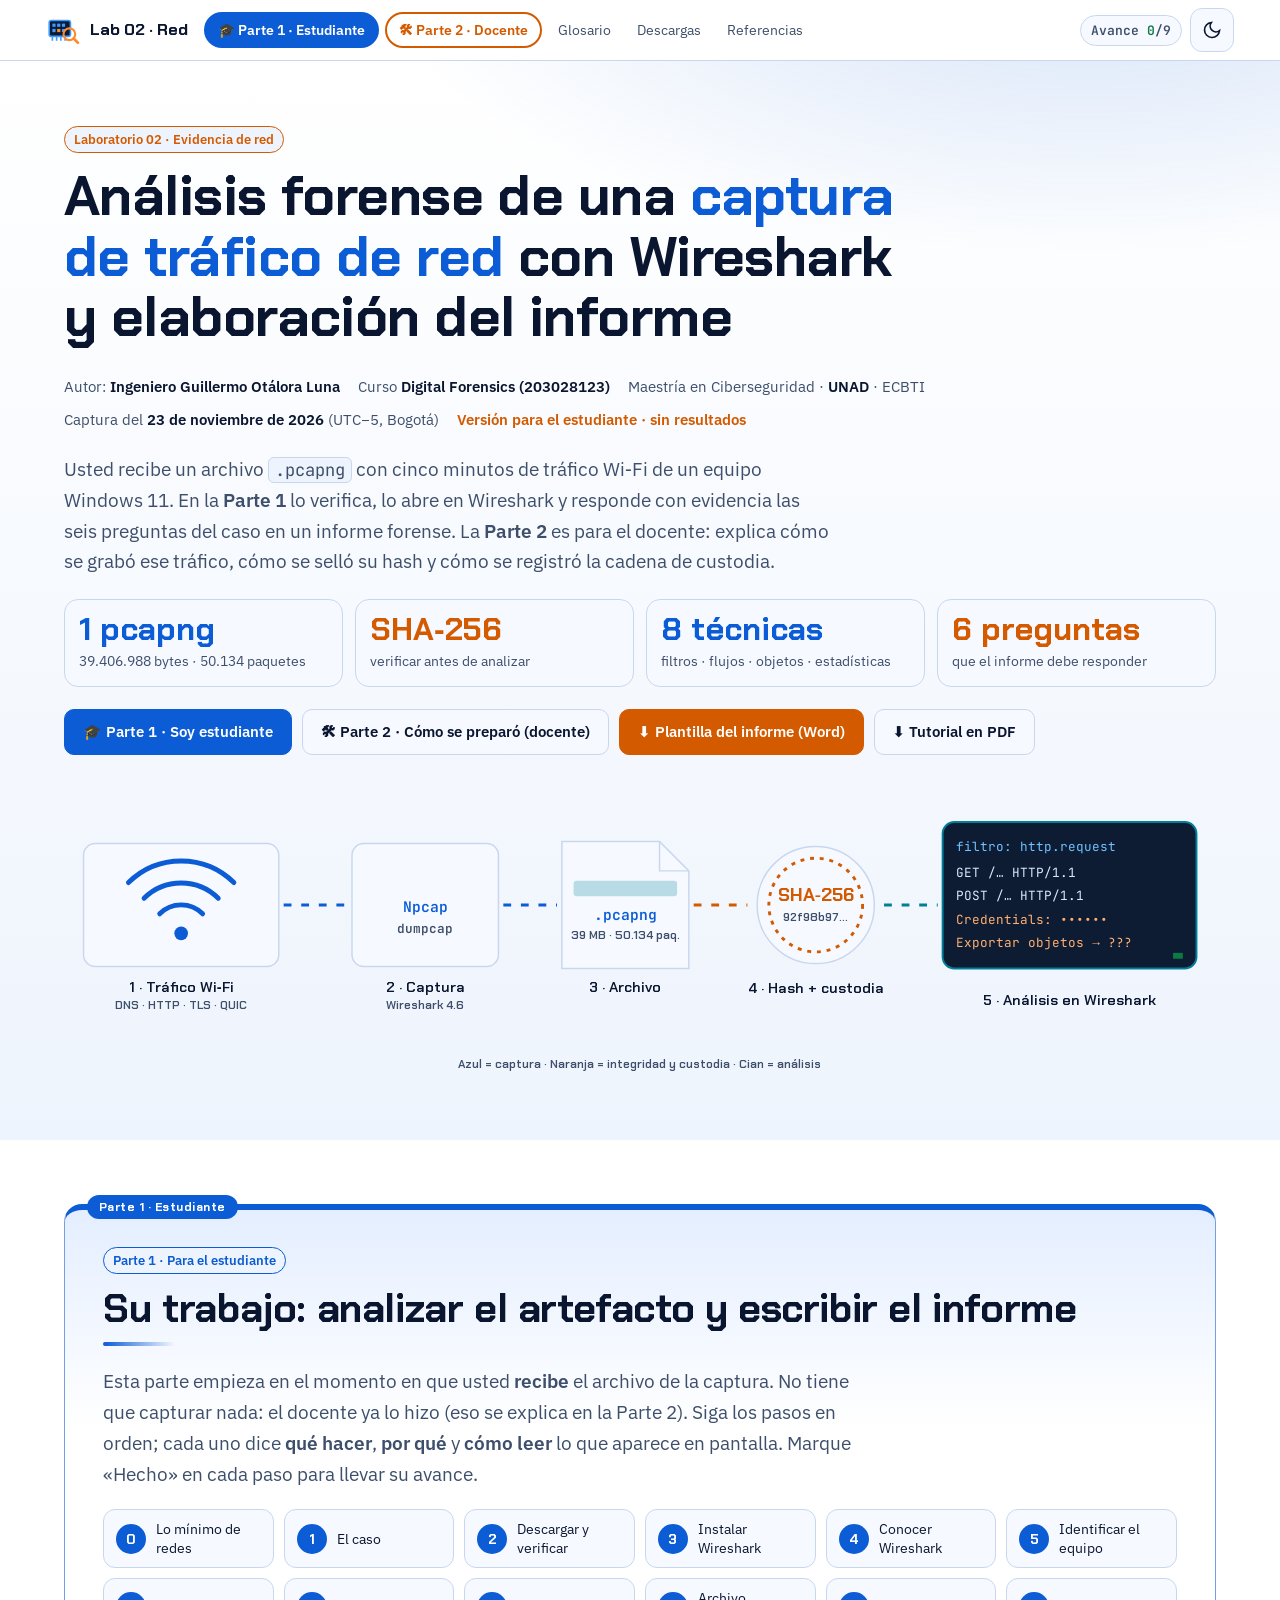
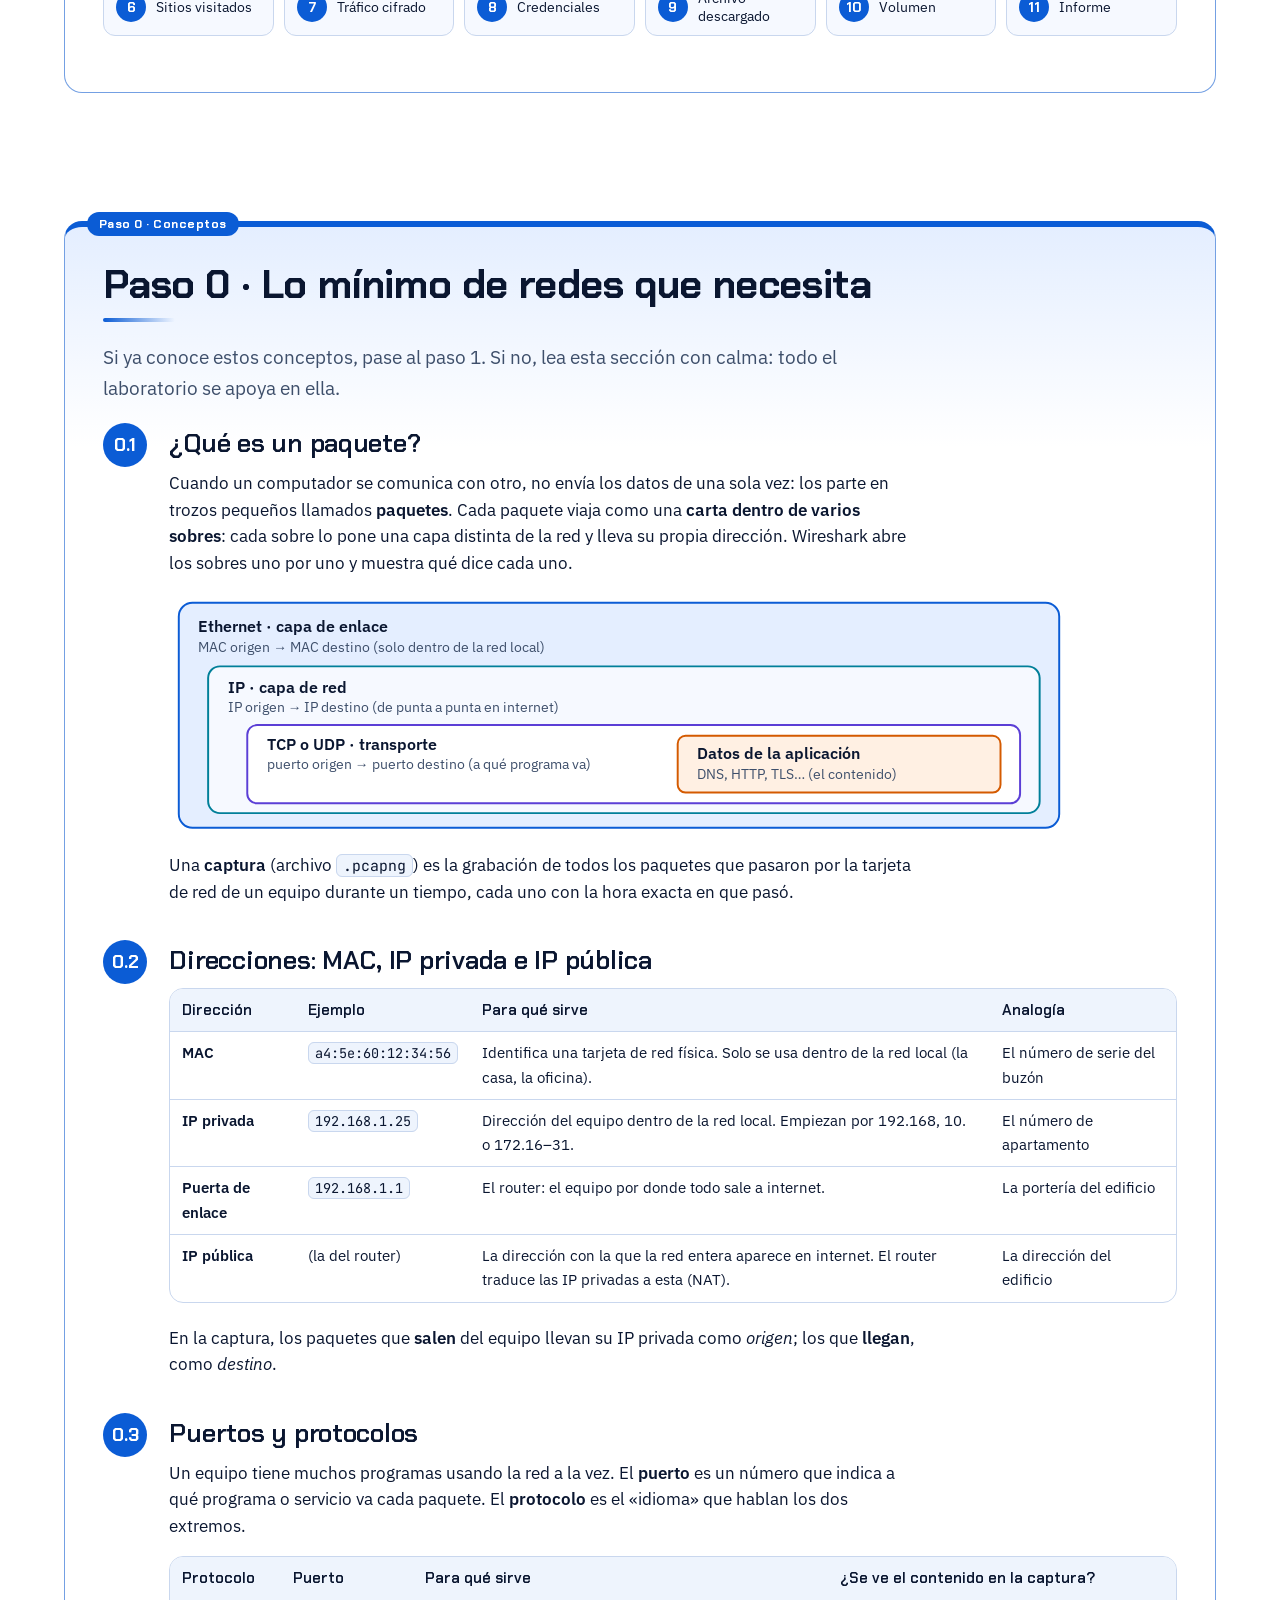
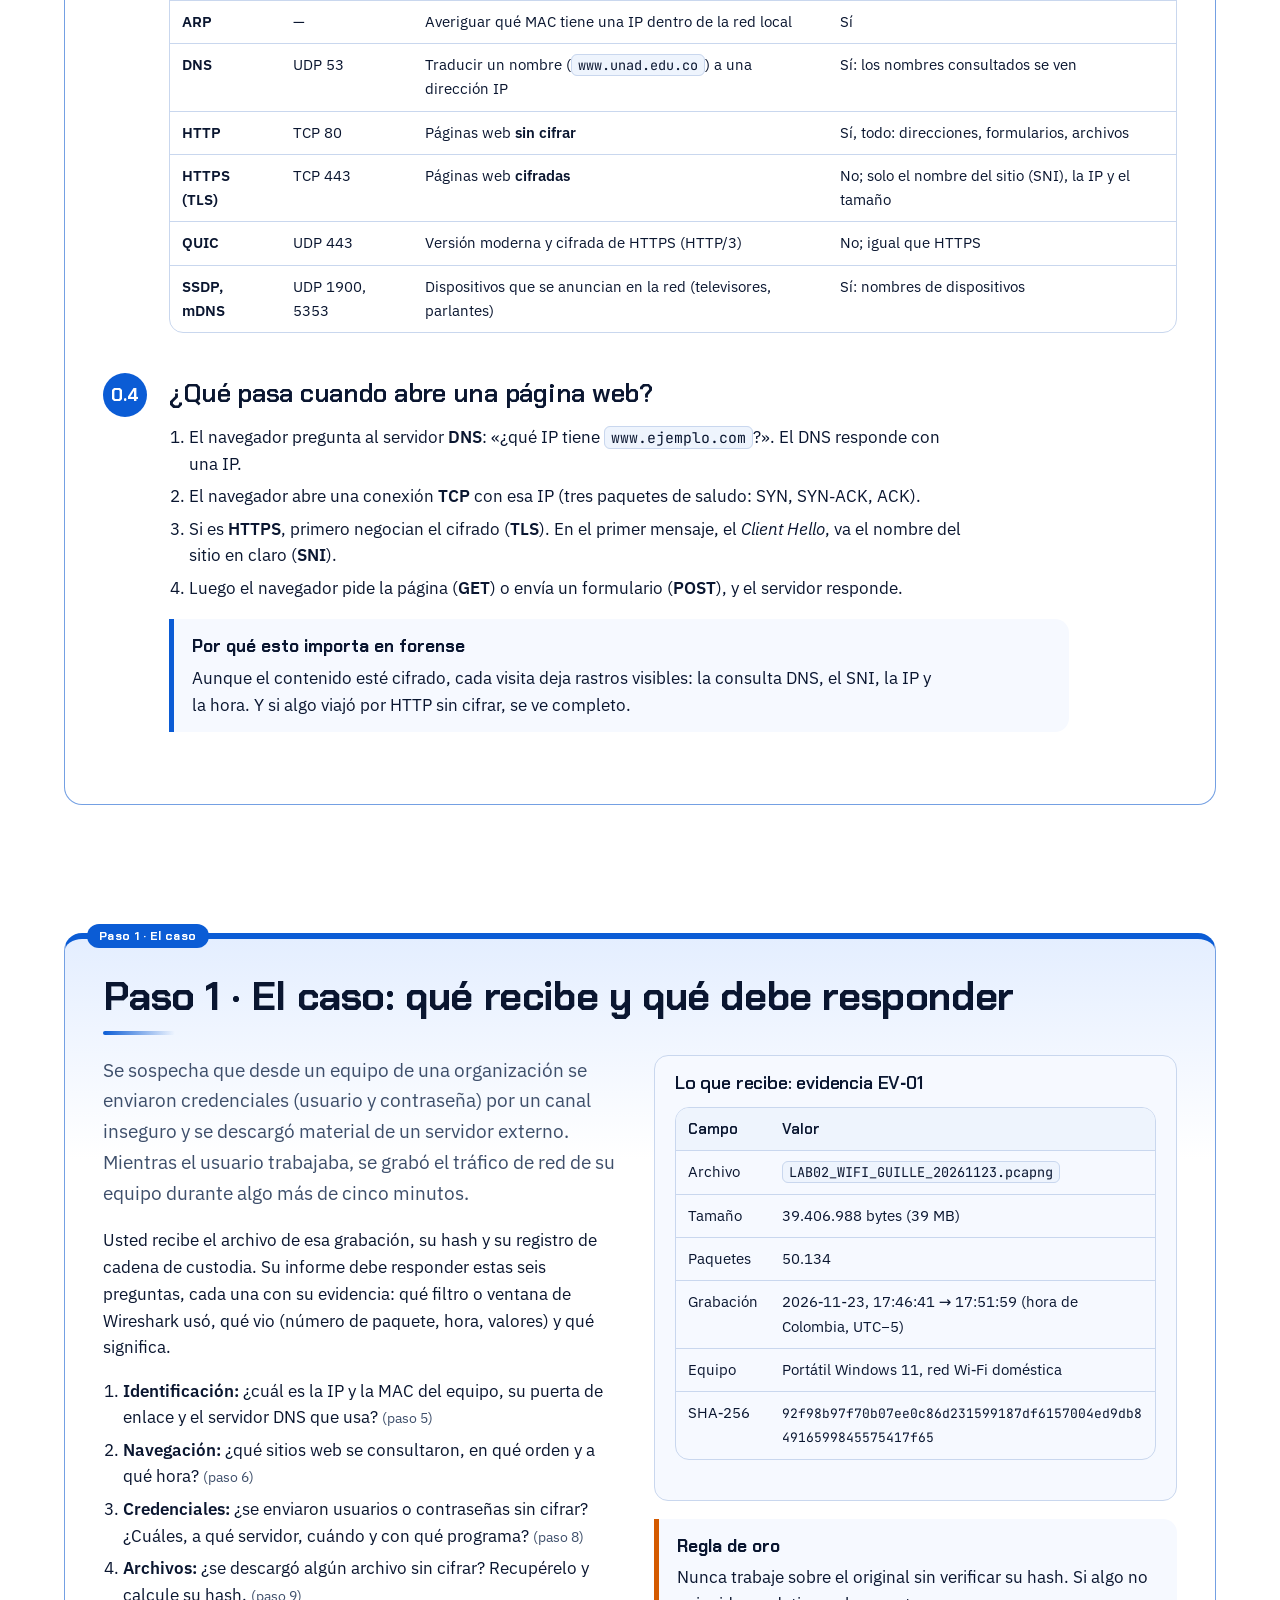
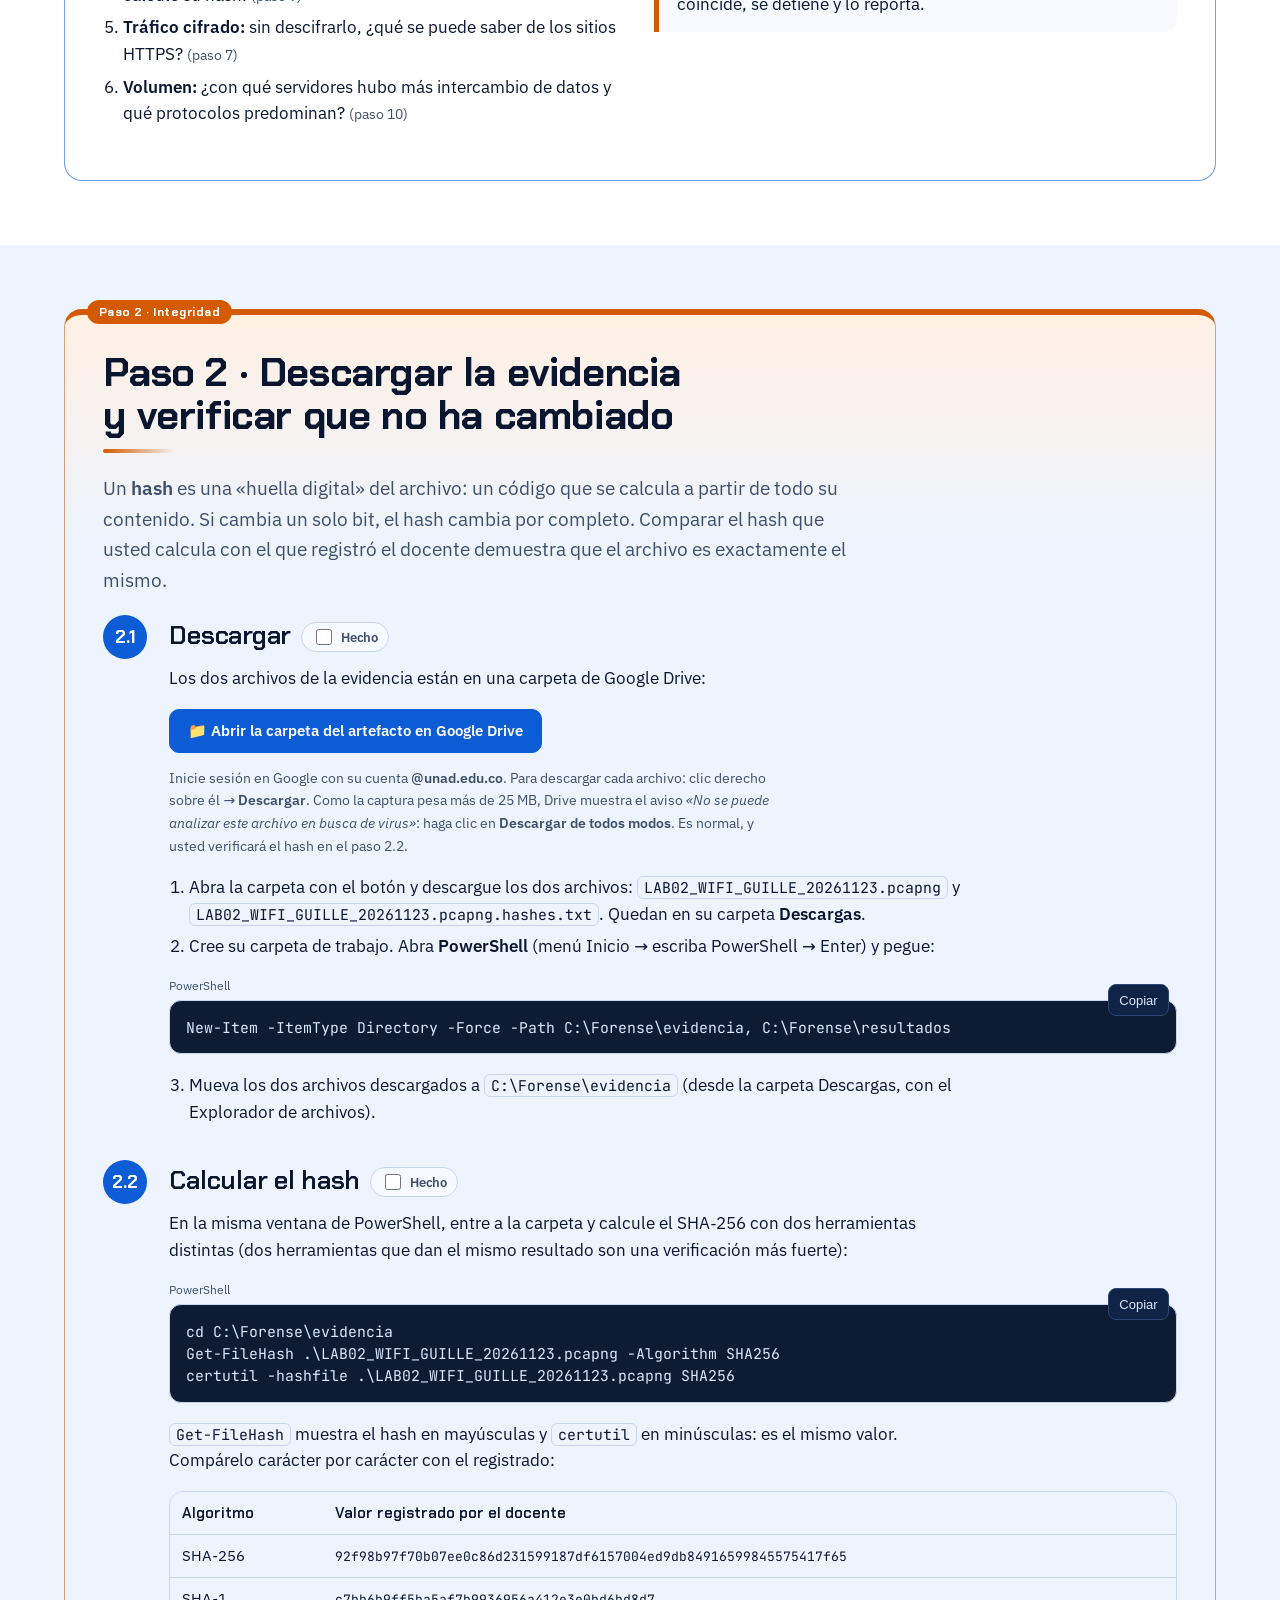
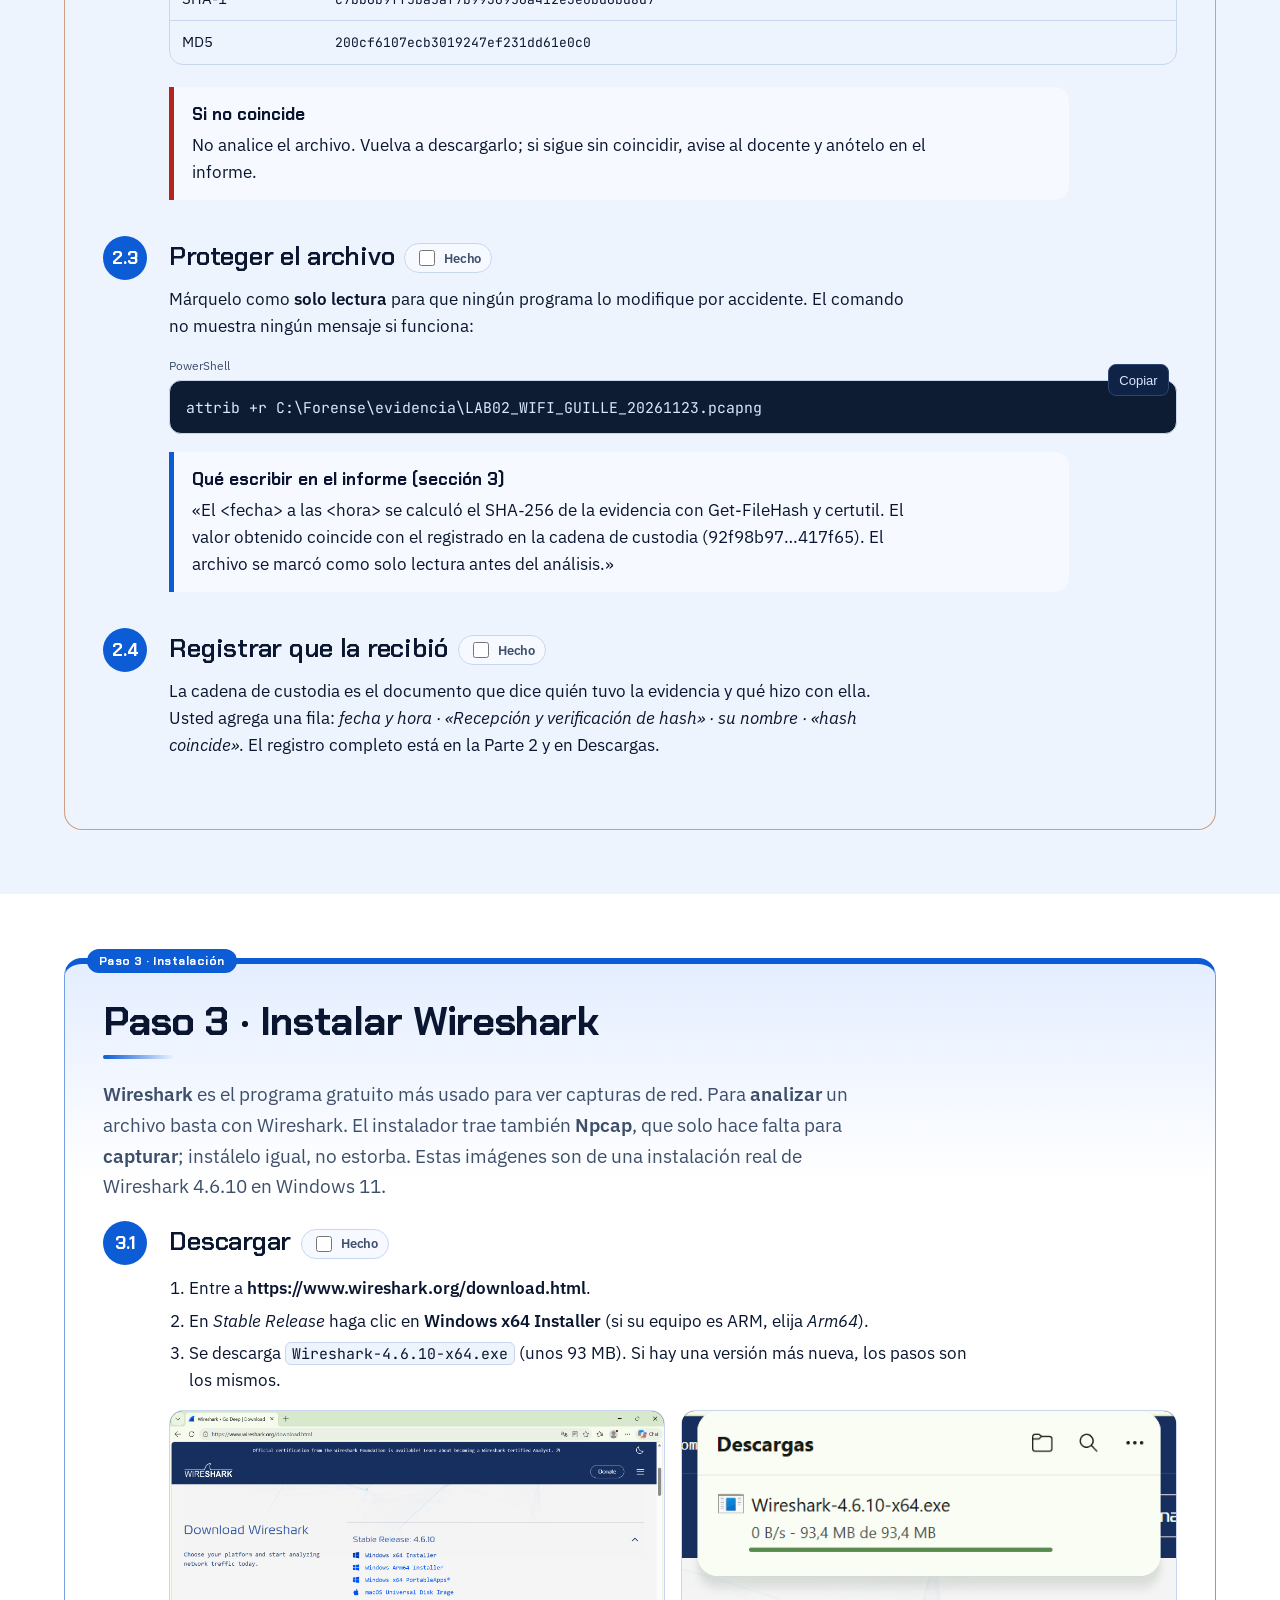
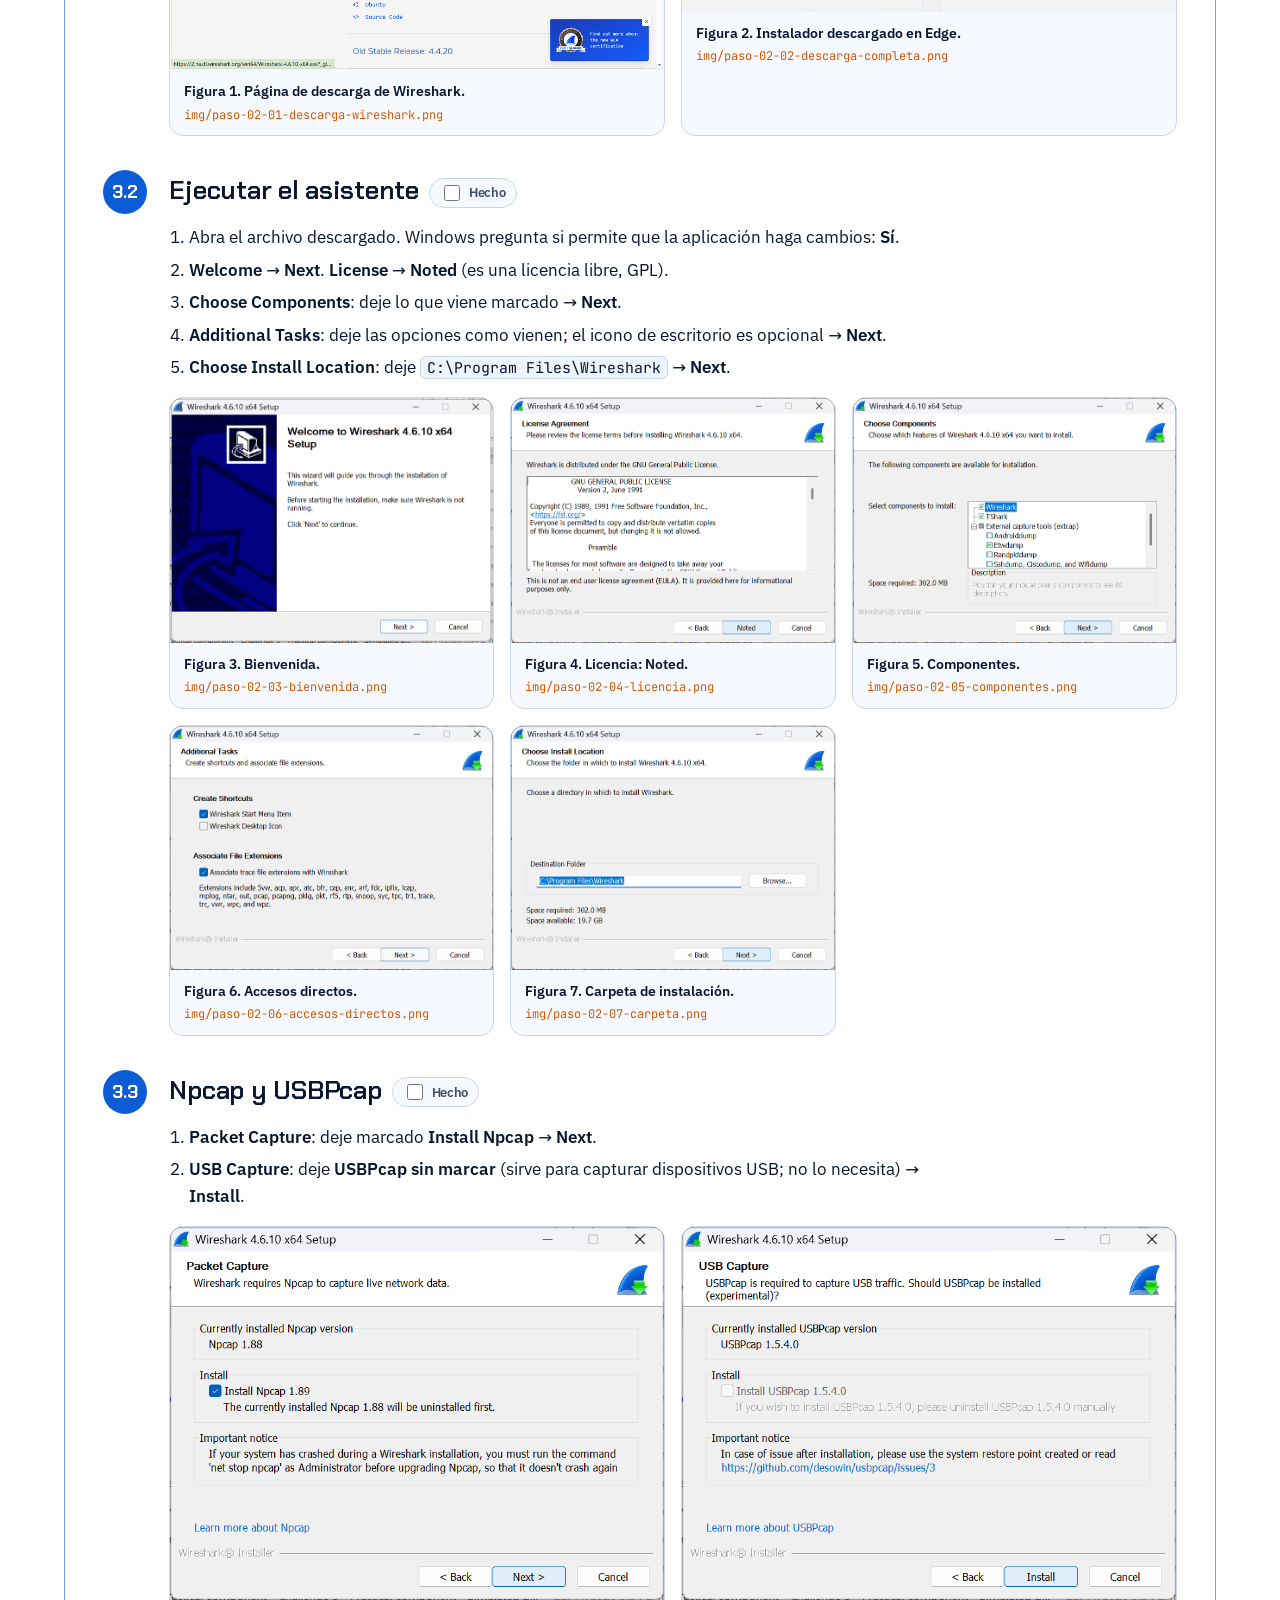
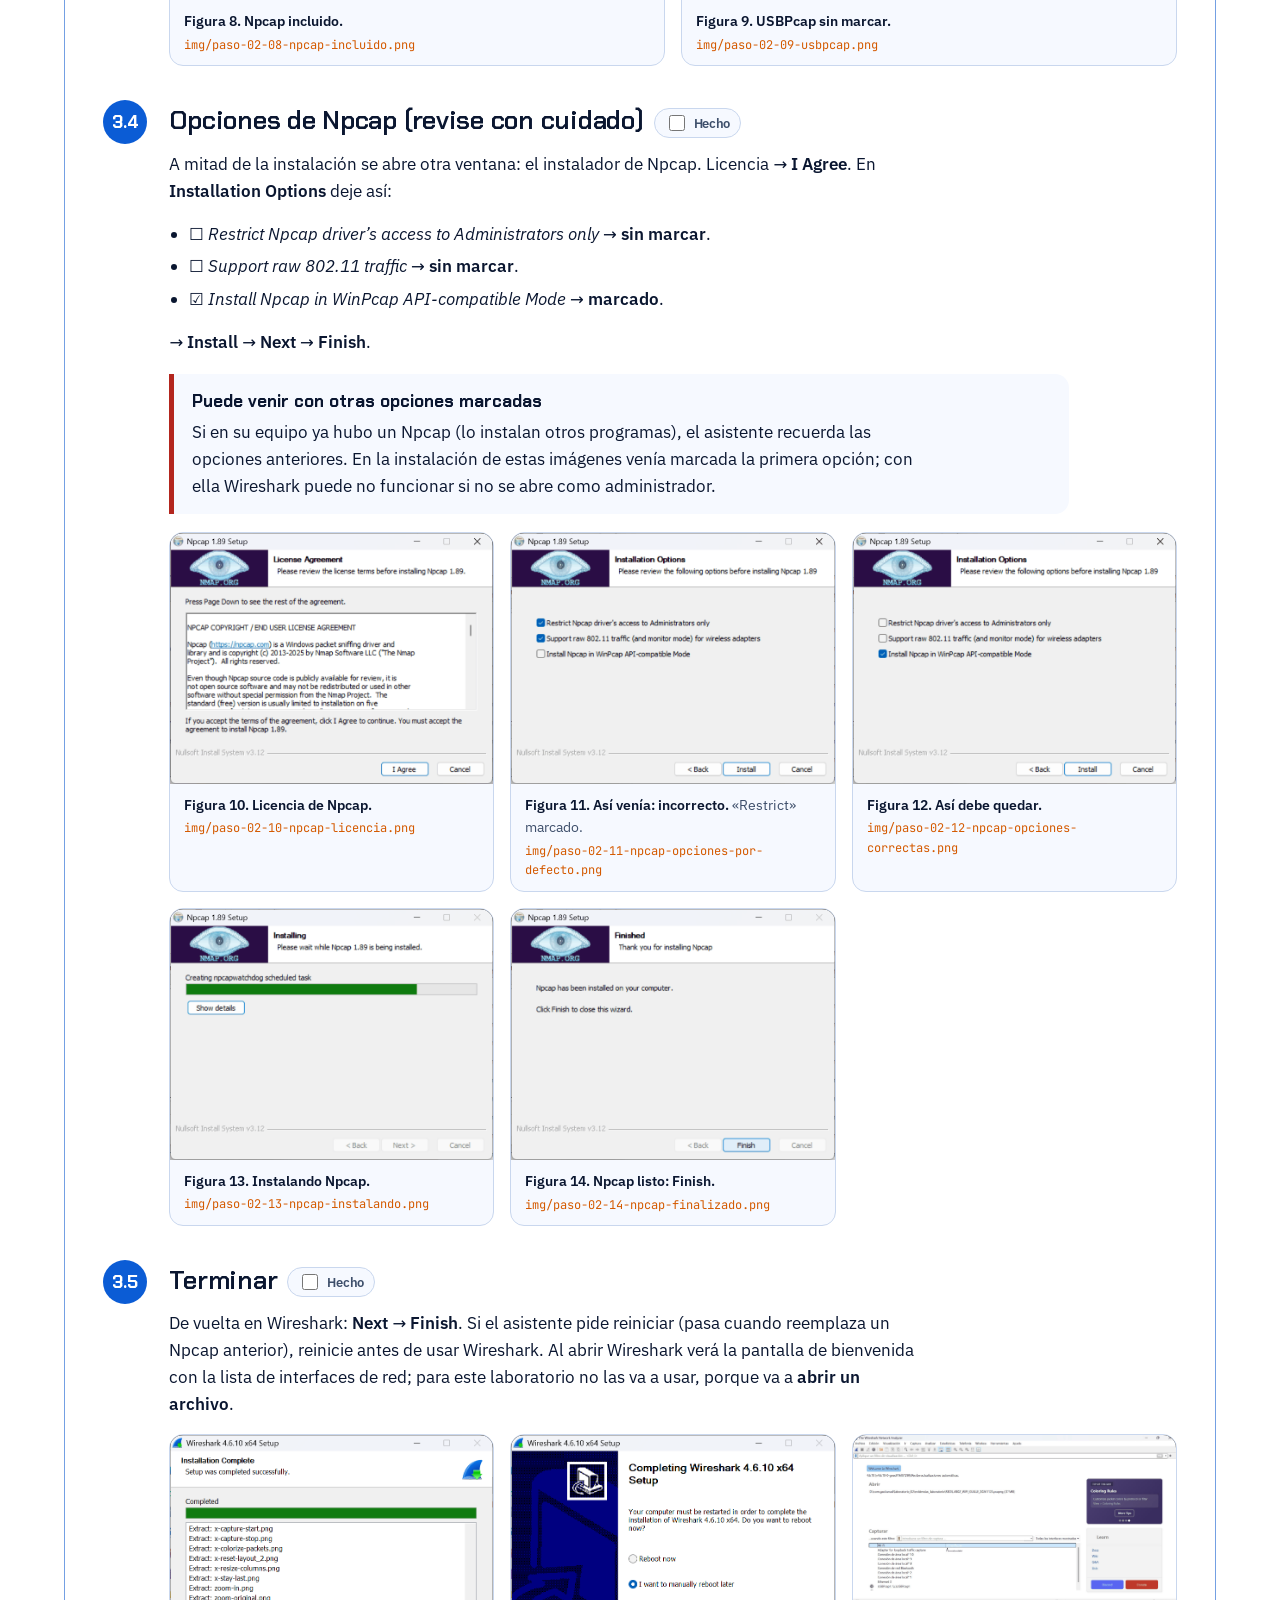
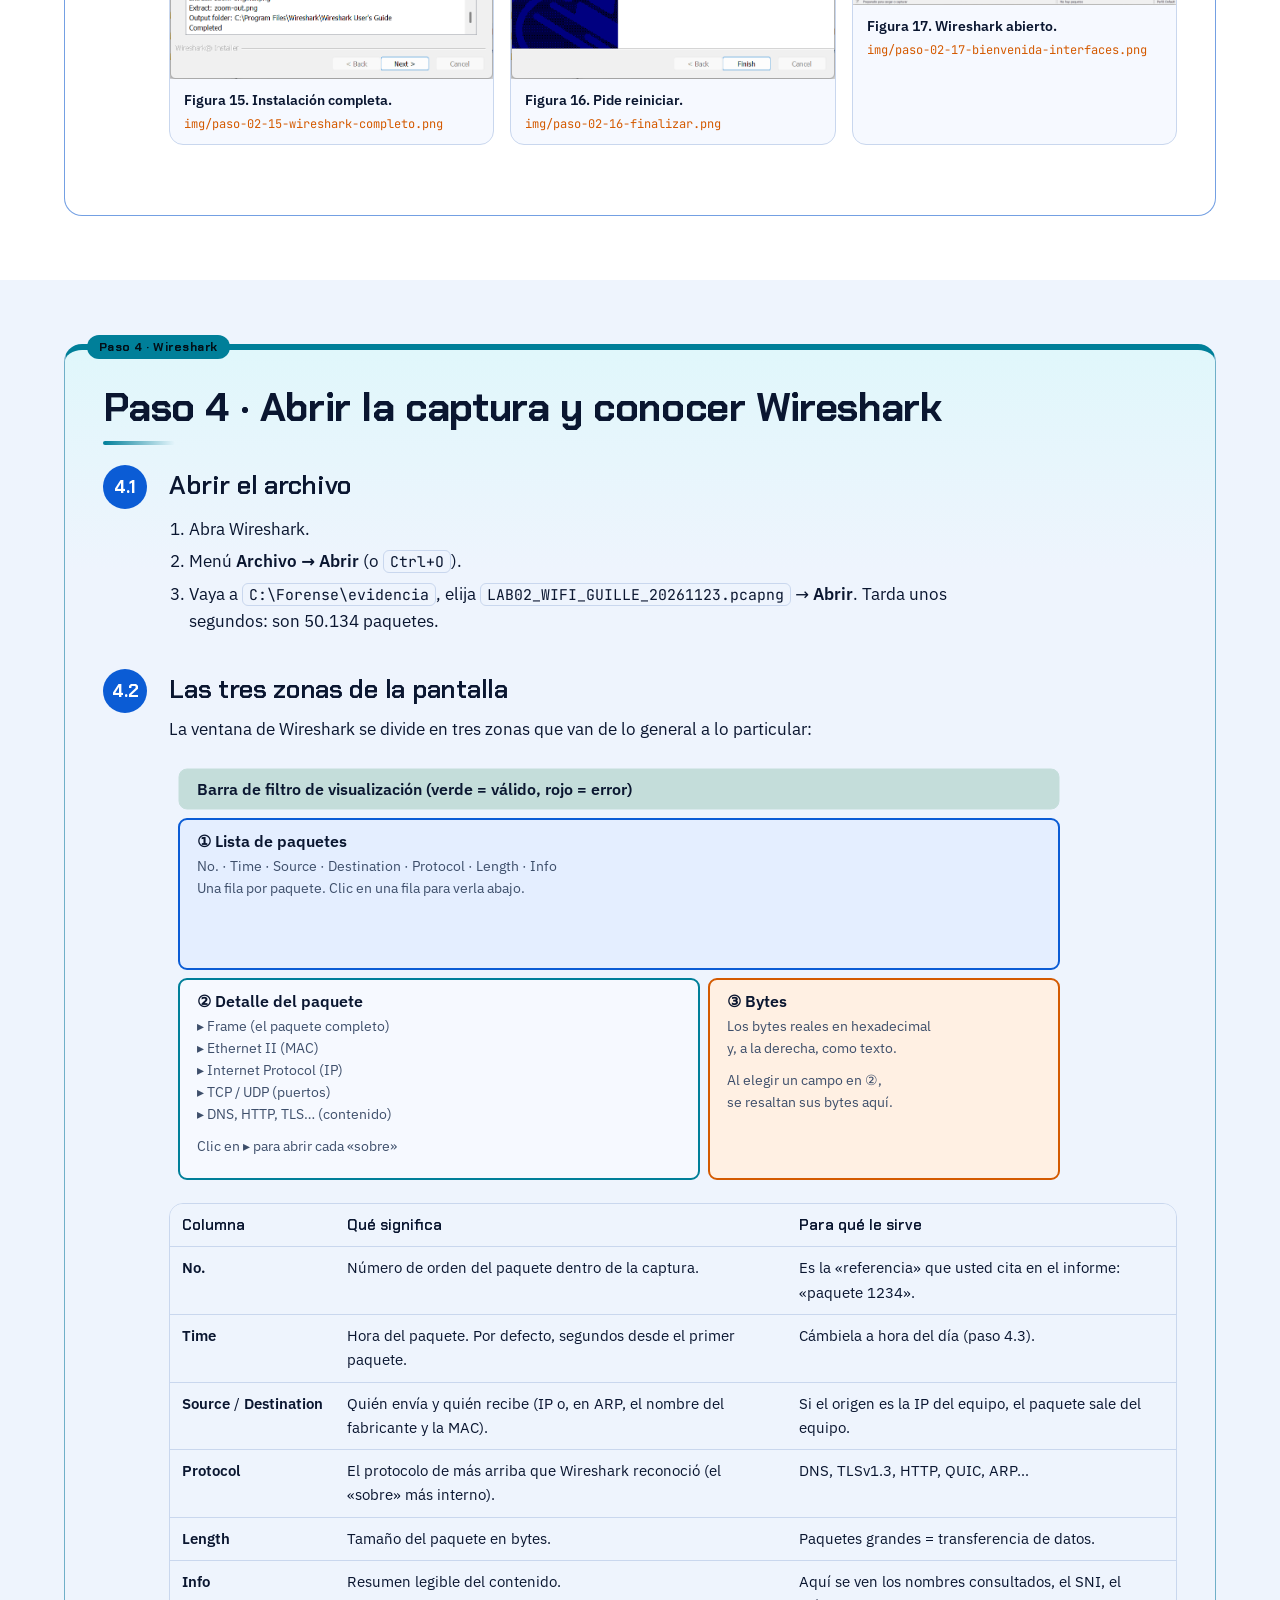
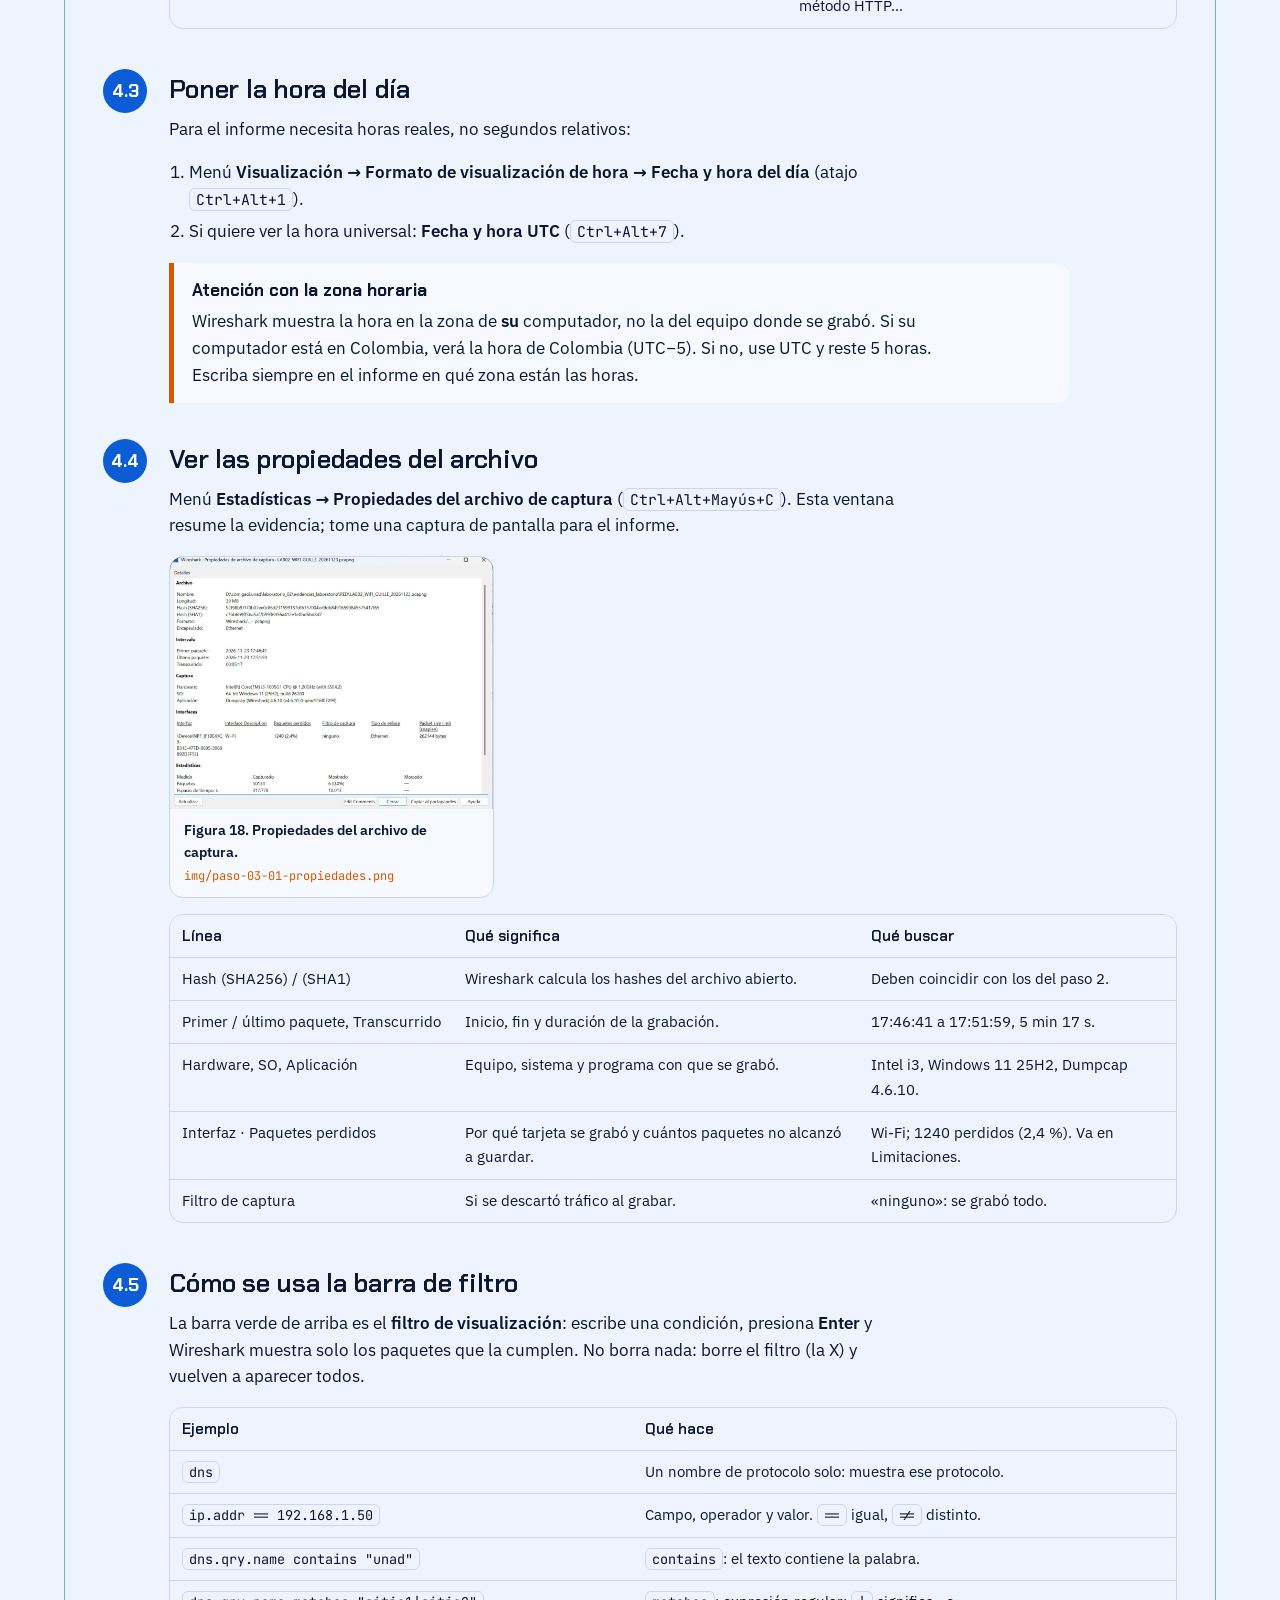
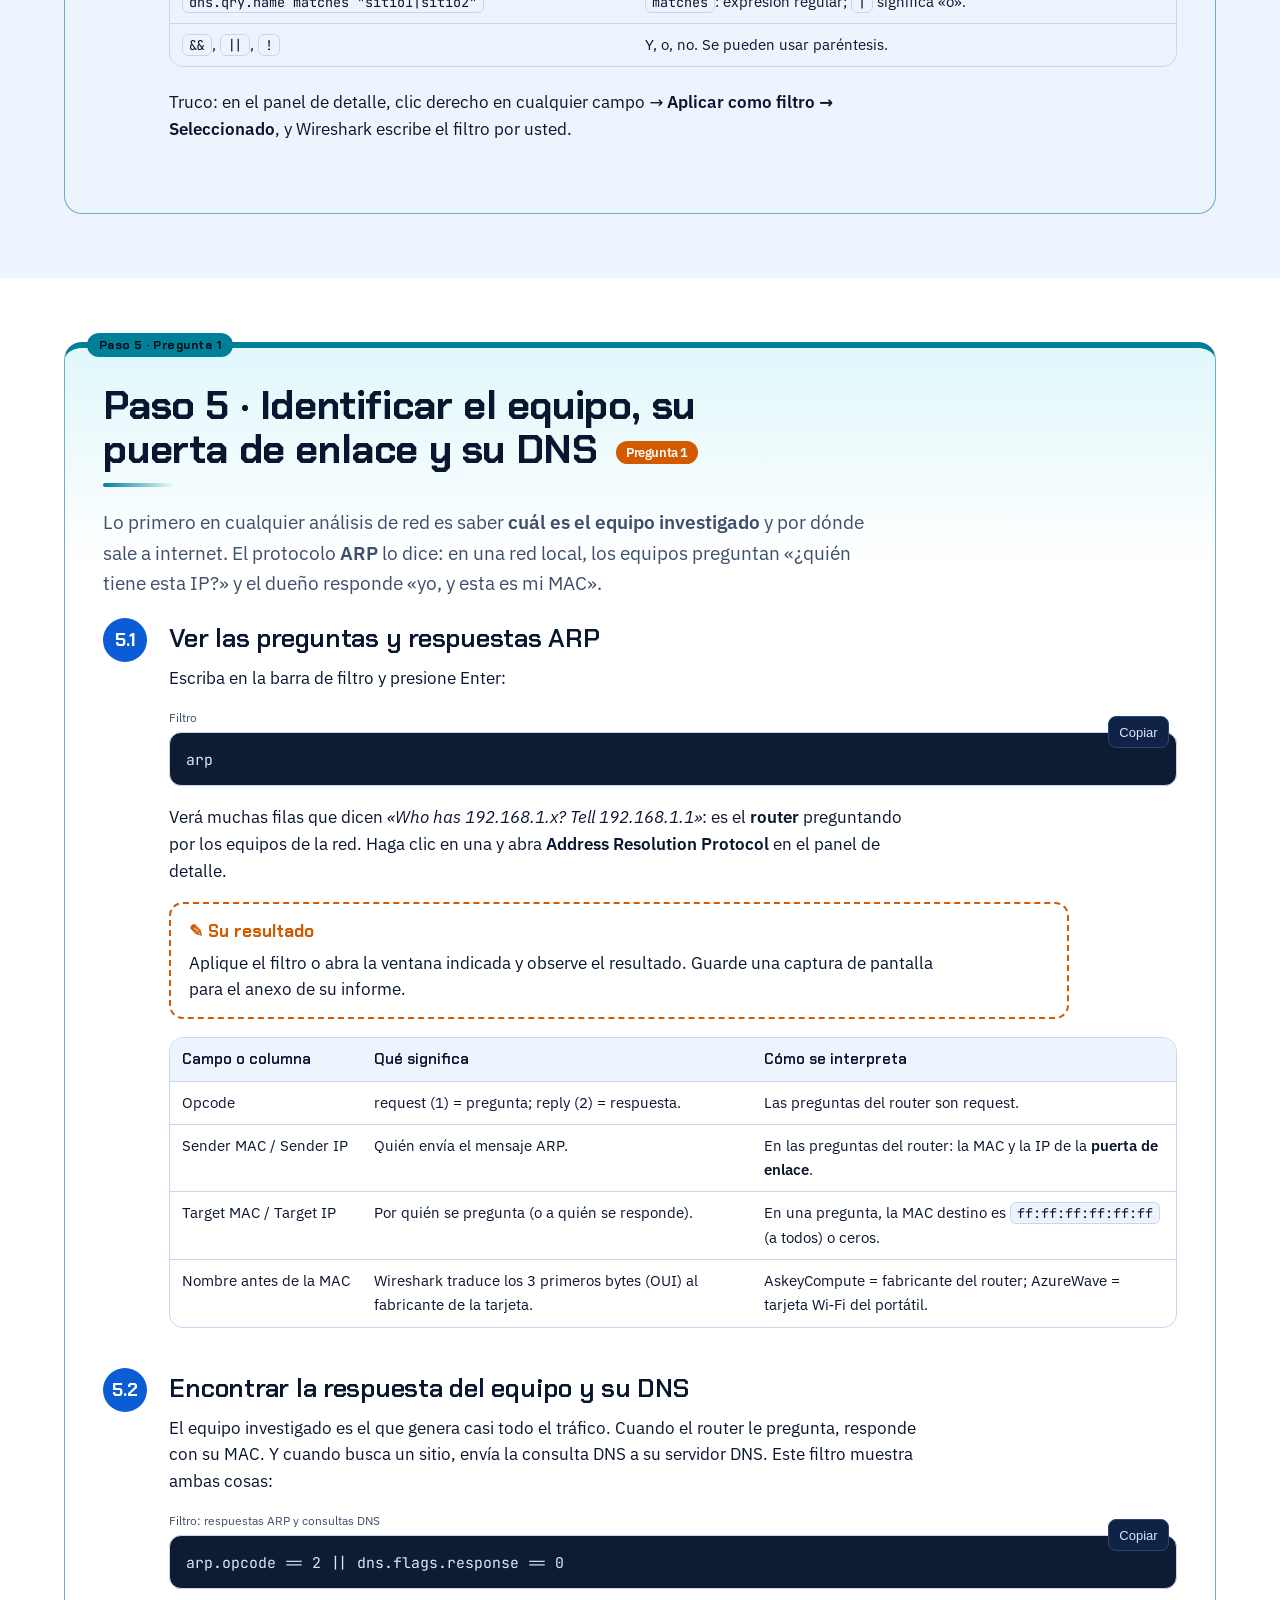
==== commit 5c52d30a: "Lab02: enlace a la carpeta del artefacto en Drive" ====
--- a/index.html
+++ b/index.html
@@ -152,7 +152,7 @@
 <section data-tab="est" class="band alt" id="verificar"><div class="wrap frame t-orange" data-label="Paso 2 · Integridad">
  <h2>Paso 2 · Descargar la evidencia y verificar que no ha cambiado</h2>
  <p class="lead">Un <b>hash</b> es una «huella digital» del archivo: un código que se calcula a partir de todo su contenido. Si cambia un solo bit, el hash cambia por completo. Comparar el hash que usted calcula con el que registró el docente demuestra que el archivo es exactamente el mismo.</p>
- <div class="step "><div class="n">2.1</div><div><h3>Descargar</h3><ol class="do"><li>Entre a la carpeta <b>Artefacto_PCAP</b> de Google Drive (el docente comparte el enlace) con su cuenta <b>@unad.edu.co</b>.</li><li>Descargue los dos archivos: <code>LAB02_WIFI_GUILLE_20261123.pcapng</code> (39 MB) y <code>LAB02_WIFI_GUILLE_20261123.pcapng.hashes.txt</code>.</li><li>Cree su carpeta de trabajo. Abra <b>PowerShell</b> (menú Inicio → escriba PowerShell → Enter) y pegue:</li></ol><div class="code"><span class="t">PowerShell</span><pre><code>New-Item -ItemType Directory -Force -Path C:\Forense\evidencia, C:\Forense\resultados</code></pre></div><ol class="do" start="4"><li>Mueva los dos archivos descargados a <code>C:\Forense\evidencia</code> (desde la carpeta Descargas, con el Explorador de archivos).</li></ol></div></div>
+ <div class="step "><div class="n">2.1</div><div><h3>Descargar</h3><p>Los dos archivos de la evidencia están en una carpeta de Google Drive:</p><div class="dlbox"><a class="btn pri" href="https://drive.google.com/drive/folders/156IenrcgS5y74ahfiI4DmHFQwo8Cdc6u?usp=sharing" target="_blank" rel="noopener">📁 Abrir la carpeta del artefacto en Google Drive</a></div><p class="small">Inicie sesión en Google con su cuenta <b>@unad.edu.co</b>. Para descargar cada archivo: clic derecho sobre él → <b>Descargar</b>. Como la captura pesa más de 25 MB, Drive muestra el aviso <i>«No se puede analizar este archivo en busca de virus»</i>: haga clic en <b>Descargar de todos modos</b>. Es normal, y usted verificará el hash en el paso 2.2.</p><ol class="do"><li>Abra la carpeta con el botón y descargue los dos archivos: <code>LAB02_WIFI_GUILLE_20261123.pcapng</code> y <code>LAB02_WIFI_GUILLE_20261123.pcapng.hashes.txt</code>. Quedan en su carpeta <b>Descargas</b>.</li><li>Cree su carpeta de trabajo. Abra <b>PowerShell</b> (menú Inicio → escriba PowerShell → Enter) y pegue:</li></ol><div class="code"><span class="t">PowerShell</span><pre><code>New-Item -ItemType Directory -Force -Path C:\Forense\evidencia, C:\Forense\resultados</code></pre></div><ol class="do" start="3"><li>Mueva los dos archivos descargados a <code>C:\Forense\evidencia</code> (desde la carpeta Descargas, con el Explorador de archivos).</li></ol></div></div>
  <div class="step "><div class="n">2.2</div><div><h3>Calcular el hash</h3><p>En la misma ventana de PowerShell, entre a la carpeta y calcule el SHA‑256 con dos herramientas distintas (dos herramientas que dan el mismo resultado son una verificación más fuerte):</p><div class="code"><span class="t">PowerShell</span><pre><code>cd C:\Forense\evidencia
 Get-FileHash .\LAB02_WIFI_GUILLE_20261123.pcapng -Algorithm SHA256
 certutil -hashfile .\LAB02_WIFI_GUILLE_20261123.pcapng SHA256</code></pre></div><p><code>Get-FileHash</code> muestra el hash en mayúsculas y <code>certutil</code> en minúsculas: es el mismo valor. Compárelo carácter por carácter con el registrado:</p><div class="scroll"><table class="stack"><thead><tr><th>Algoritmo</th><th>Valor registrado por el docente</th></tr></thead><tbody><tr><td>SHA‑256</td><td><span class="h">92f98b97f70b07ee0c86d231599187df6157004ed9db84916599845575417f65</span></td></tr><tr><td>SHA‑1</td><td><span class="h">c7bb6b9ff5ba5af7b9936956a412e3e0bd6bd8d7</span></td></tr><tr><td>MD5</td><td><span class="h">200cf6107ecb3019247ef231dd61e0c0</span></td></tr></tbody></table></div><div class="call bad"><b>Si no coincide</b><p>No analice el archivo. Vuelva a descargarlo; si sigue sin coincidir, avise al docente y anótelo en el informe.</p></div></div></div>
@@ -333,7 +333,7 @@
 <section class="band alt" id="descargas"><div class="wrap frame t-blue" data-label="Descargas">
  <h2>Descargas</h2>
  <div class="cols">
-  <div class="card"><h4>Captura de red (39 MB)</h4><p>En la carpeta <b>Artefacto_PCAP</b> de Google Drive (el docente comparte el enlace): <code>LAB02_WIFI_GUILLE_20261123.pcapng</code> y <code>LAB02_WIFI_GUILLE_20261123.pcapng.hashes.txt</code>, sin comprimir. Verifique el SHA‑256 antes de analizar (paso 1).</p></div>
+  <div class="card"><h4>Captura de red (39 MB)</h4><div class="dlbox"><a class="btn pri" href="https://drive.google.com/drive/folders/156IenrcgS5y74ahfiI4DmHFQwo8Cdc6u?usp=sharing" target="_blank" rel="noopener">📁 Abrir la carpeta del artefacto en Google Drive</a></div><p class="small">Inicie sesión en Google con su cuenta <b>@unad.edu.co</b>. Para descargar cada archivo: clic derecho sobre él → <b>Descargar</b>. Como la captura pesa más de 25 MB, Drive muestra el aviso <i>«No se puede analizar este archivo en busca de virus»</i>: haga clic en <b>Descargar de todos modos</b>. Es normal, y usted verificará el hash en el paso 2.2.</p><p>Contiene <code>LAB02_WIFI_GUILLE_20261123.pcapng</code> y <code>LAB02_WIFI_GUILLE_20261123.pcapng.hashes.txt</code>, sin comprimir. Verifique el SHA‑256 antes de analizar (paso 1).</p></div>
   <div class="card"><h4>Verificación rápida</h4><div class="code"><pre><code>sha256sum -c SHA256SUMS-LAB02.txt                 # Linux
 Get-FileHash .\LAB02_WIFI_GUILLE_20261123.pcapng -Algorithm SHA256   # Windows</code></pre></div></div>
  </div>
--- a/css/estilos.css
+++ b/css/estilos.css
@@ -412,3 +412,6 @@
 .panes .z3{fill:var(--orange-soft);stroke:var(--orange);stroke-width:2}
 table.expl td:first-child{white-space:nowrap}
 @media (max-width:760px){.ptab{padding:6px 9px;font-size:13px}}
+.dlbox{display:flex;flex-wrap:wrap;gap:12px;margin:14px 0}
+.dlbox .btn{text-align:center;line-height:1.3}
+.dlbox .btn small{font-weight:400;font-size:12px;opacity:.85}
